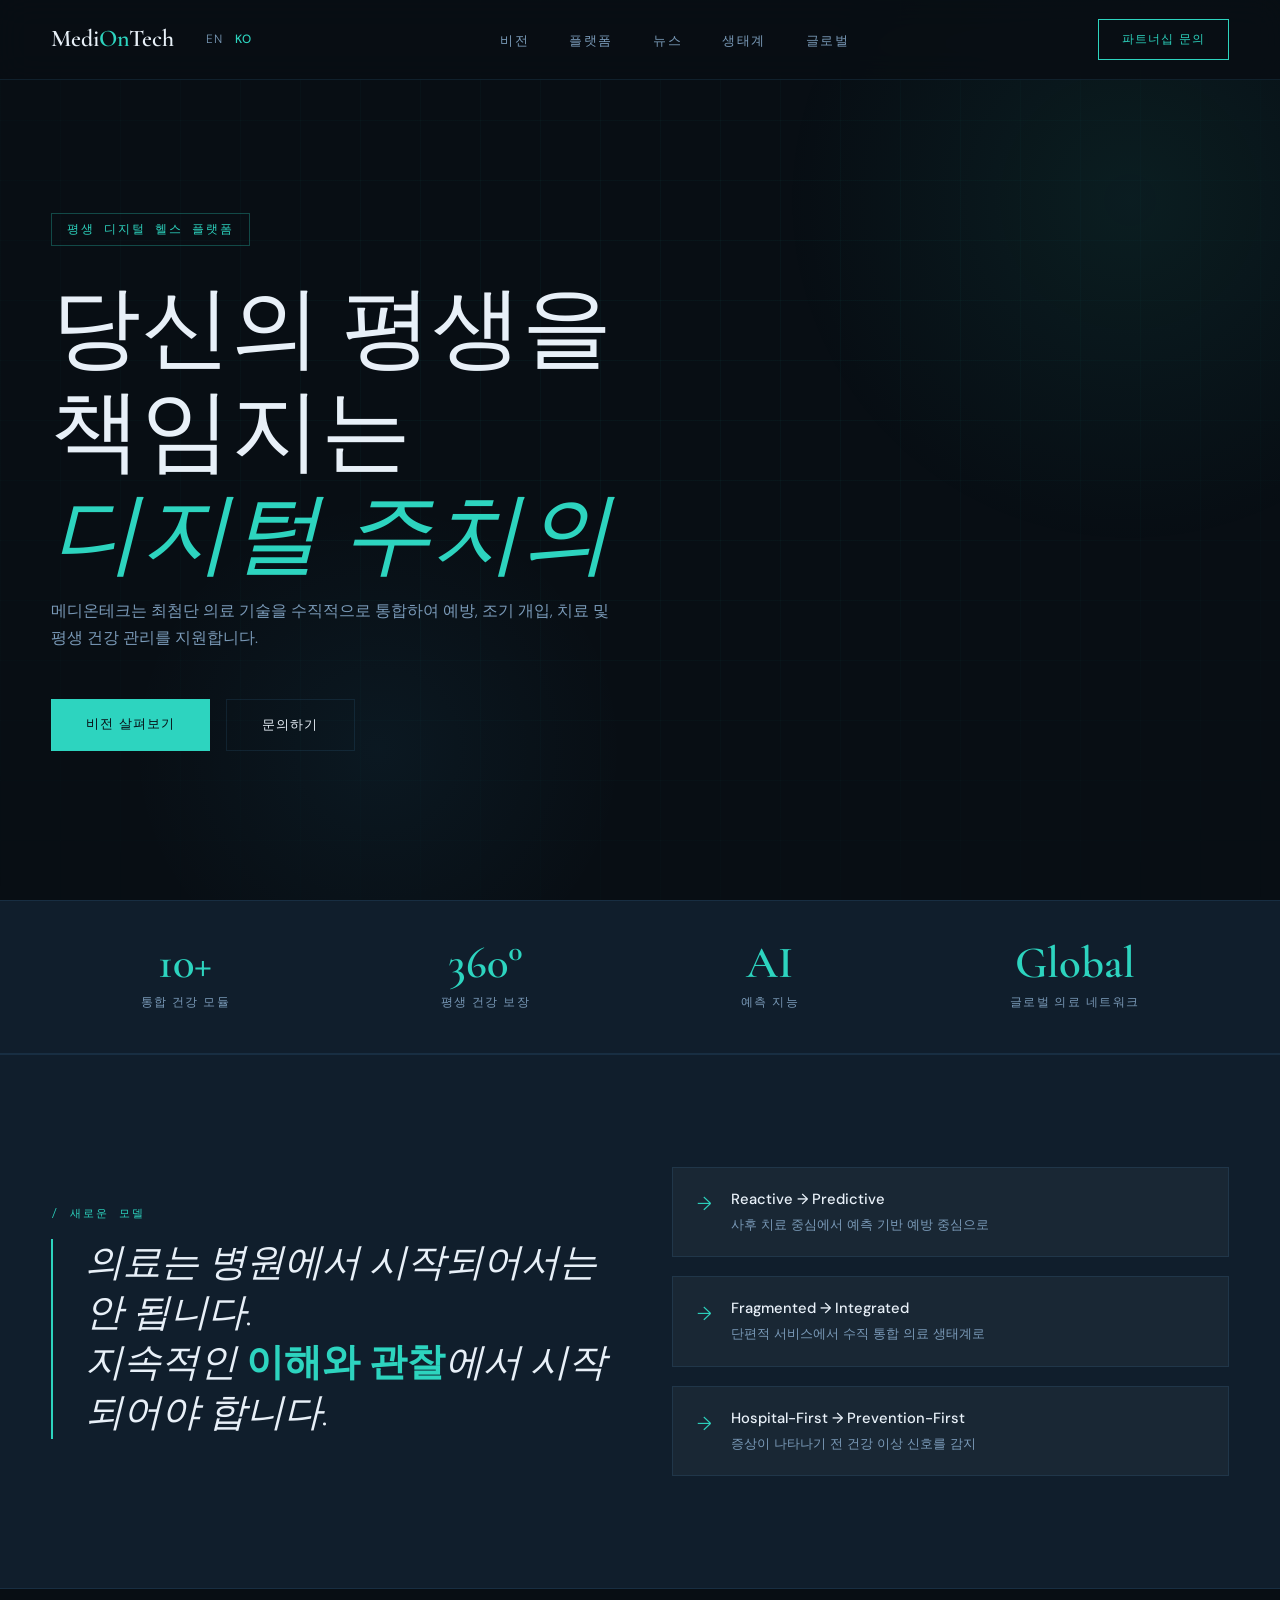
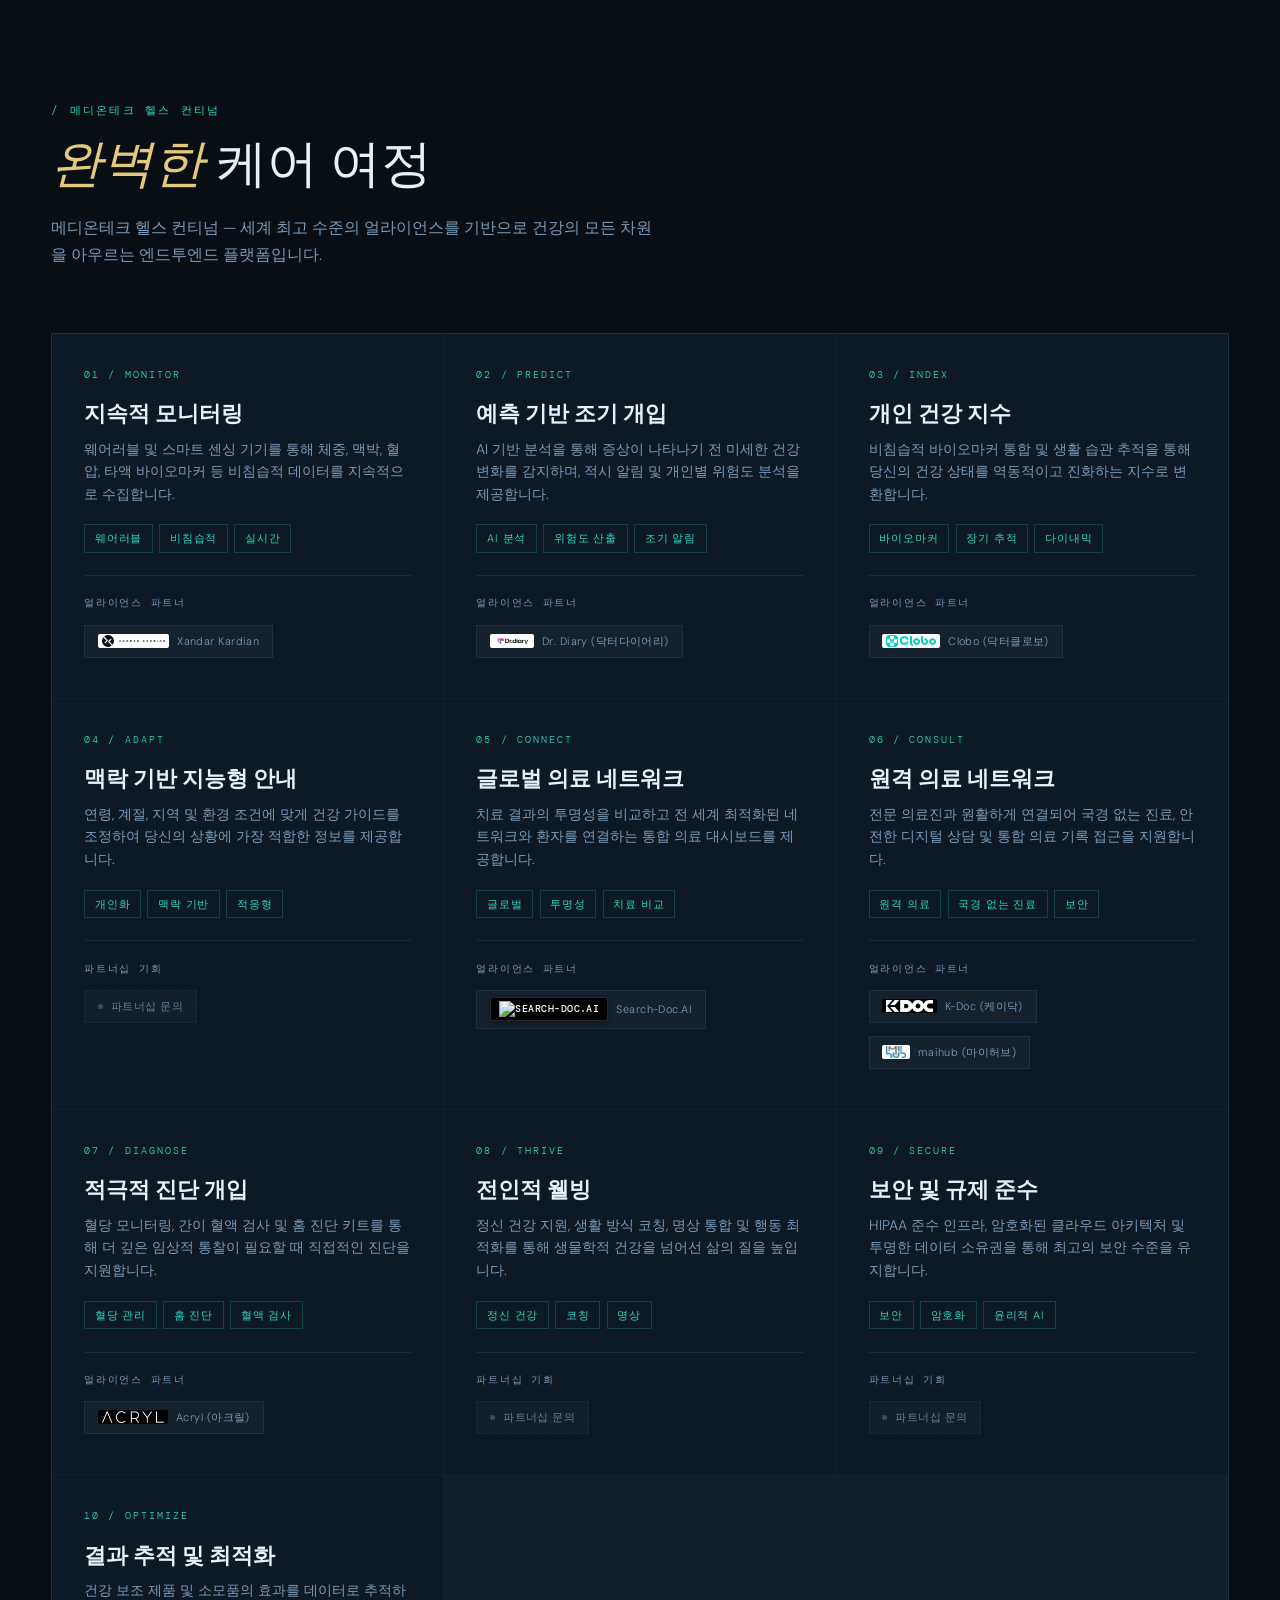
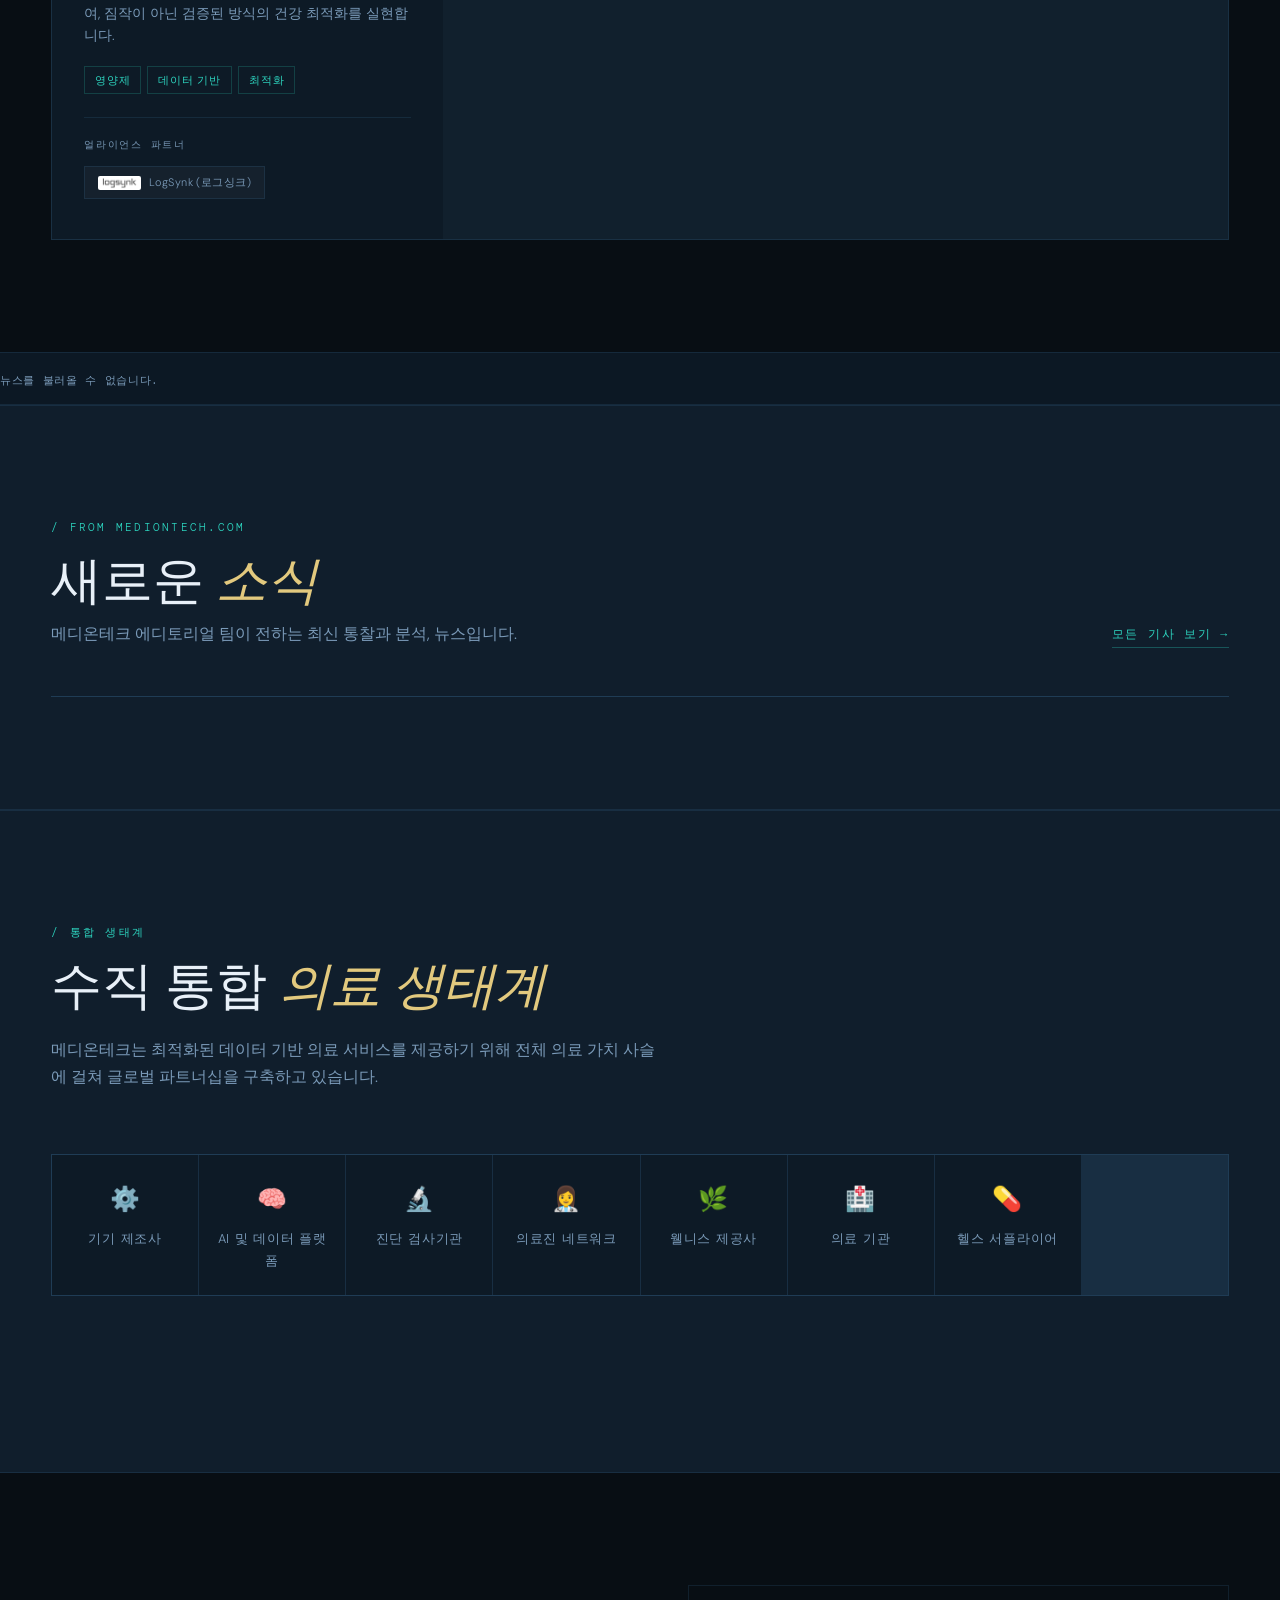
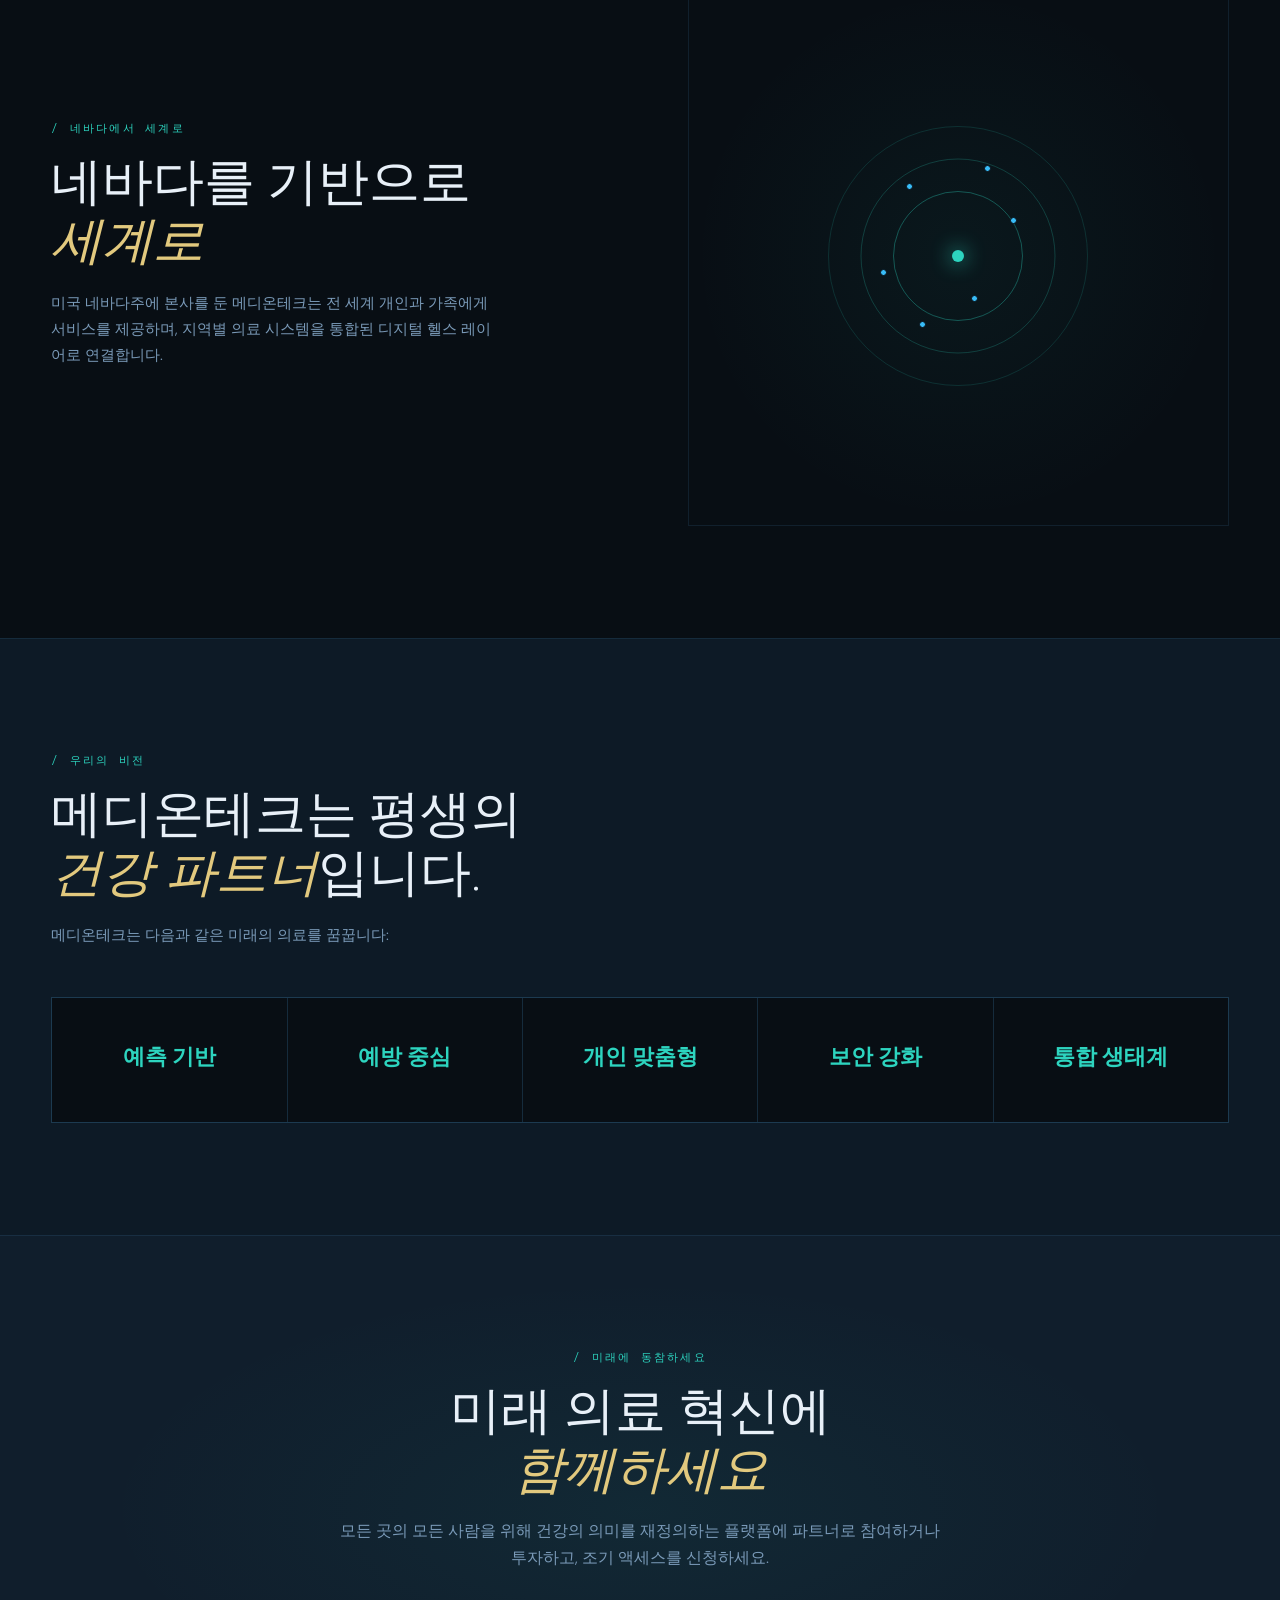
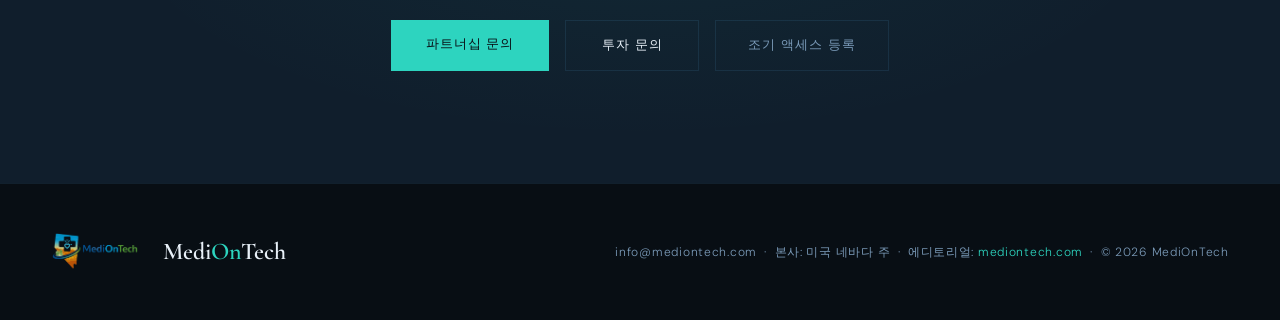
==== ko/index.html @ c4b781fd "major changes for langes and look and feel" ====
<!DOCTYPE html>
<html lang="ko">
<head>
<meta charset="UTF-8">
<meta name="viewport" content="width=device-width, initial-scale=1.0">
<title>메디온테크 — 당신의 평생 디지털 주치의</title>
<link rel="preconnect" href="https://fonts.googleapis.com">
<link href="https://fonts.googleapis.com/css2?family=Cormorant+Garamond:ital,wght@0,300;0,400;0,600;1,300;1,400&family=DM+Sans:wght@300;400;500&family=DM+Mono:wght@300;400&display=swap" rel="stylesheet">
<link rel="stylesheet" href="../style.css">
</head>
<body>

<!-- NAV -->
<nav>
  <div class="nav-left">
    <a href="/" class="nav-logo">Medi<span>On</span>Tech</a>
    <div class="nav-lang">
      <a href="/">EN</a>
      <a href="/ko/" class="active">KO</a>
    </div>
  </div>
  <ul class="nav-links">
    <li><a href="#paradigm">비전</a></li>
    <li><a href="#continuum">플랫폼</a></li>
    <li><a href="#news">뉴스</a></li>
    <li><a href="#ecosystem">생태계</a></li>
    <li><a href="#global">글로벌</a></li>
  </ul>
  <div class="nav-right">
    <a href="#cta" class="nav-cta">파트너십 문의</a>
  </div>
</nav>

<!-- HERO -->
<section class="hero">
  <div class="hero-orb2"></div>
  <div class="hero-tag">평생 디지털 헬스 플랫폼</div>
  <h1>당신의 평생을 책임지는<br><em>디지털 주치의</em></h1>
  <p class="hero-desc">메디온테크는 최첨단 의료 기술을 수직적으로 통합하여 예방, 조기 개입, 치료 및 평생 건강 관리를 지원합니다.</p>
  <div class="hero-btns">
    <a href="#continuum" class="btn-primary">비전 살펴보기</a>
    <a href="#cta" class="btn-secondary">문의하기</a>
  </div>
</section>

<!-- STATS -->
<div class="stats-bar">
  <div class="stat reveal"><div class="stat-num">10+</div><div class="stat-label">통합 건강 모듈</div></div>
  <div class="stat reveal"><div class="stat-num">360°</div><div class="stat-label">평생 건강 보장</div></div>
  <div class="stat reveal"><div class="stat-num">AI</div><div class="stat-label">예측 지능</div></div>
  <div class="stat reveal"><div class="stat-num">Global</div><div class="stat-label">글로벌 의료 네트워크</div></div>
</div>

<!-- PARADIGM -->
<section id="paradigm" class="paradigm">
  <div class="paradigm-grid">
    <div>
      <div class="section-tag">/ 새로운 모델</div>
      <blockquote class="paradigm-quote">
        의료는 병원에서 시작되어서는 안 됩니다.<br>
        지속적인 <span>이해와 관찰</span>에서 시작되어야 합니다.
      </blockquote>
    </div>
    <ul class="shift-list reveal">
      <li class="shift-item">
        <span class="shift-arrow">→</span>
        <div class="shift-text"><strong>Reactive → Predictive</strong><span>사후 치료 중심에서 예측 기반 예방 중심으로</span></div>
      </li>
      <li class="shift-item">
        <span class="shift-arrow">→</span>
        <div class="shift-text"><strong>Fragmented → Integrated</strong><span>단편적 서비스에서 수직 통합 의료 생태계로</span></div>
      </li>
      <li class="shift-item">
        <span class="shift-arrow">→</span>
        <div class="shift-text"><strong>Hospital-First → Prevention-First</strong><span>증상이 나타나기 전 건강 이상 신호를 감지</span></div>
      </li>
    </ul>
  </div>
</section>

<!-- CONTINUUM -->
<section id="continuum">
  <div class="section-tag">/ 메디온테크 헬스 컨티넘</div>
  <h2 class="section-title"><em>완벽한</em> 케어 여정</h2>
  <p class="section-sub">메디온테크 헬스 컨티넘 — 세계 최고 수준의 얼라이언스를 기반으로 건강의 모든 차원을 아우르는 엔드투엔드 플랫폼입니다.</p>

  <div class="continuum-grid">

    <div class="cont-card reveal">
      <div class="cont-num">01 / MONITOR</div>
      <div class="cont-title">지속적 모니터링</div>
      <div class="cont-desc">웨어러블 및 스마트 센싱 기기를 통해 체중, 맥박, 혈압, 타액 바이오마커 등 비침습적 데이터를 지속적으로 수집합니다.</div>
      <div class="cont-tags"><span class="cont-tag">웨어러블</span><span class="cont-tag">비침습적</span><span class="cont-tag">실시간</span></div>
      <div class="cont-alliance">
        <div class="cont-alliance-label">얼라이언스 파트너</div>
        <div class="alliance-logos">
          <a href="https://xkcorp.com/" target="_blank" class="alliance-link">
            <span class="alliance-badge"><img src="../images/xandar-kardian.svg" alt="Xandar Kardian">Xandar Kardian</span>
          </a>
        </div>
      </div>
    </div>

    <div class="cont-card reveal">
      <div class="cont-num">02 / PREDICT</div>
      <div class="cont-title">예측 기반 조기 개입</div>
      <div class="cont-desc">AI 기반 분석을 통해 증상이 나타나기 전 미세한 건강 변화를 감지하며, 적시 알림 및 개인별 위험도 분석을 제공합니다.</div>
      <div class="cont-tags"><span class="cont-tag">AI 분석</span><span class="cont-tag">위험도 산출</span><span class="cont-tag">조기 알림</span></div>
      <div class="cont-alliance">
        <div class="cont-alliance-label">얼라이언스 파트너</div>
        <div class="alliance-logos">
          <a href="https://drdiary.co.kr/" target="_blank" class="alliance-link">
            <span class="alliance-badge"><img src="../images/dr-diary.png" alt="Dr.Diary">Dr. Diary (닥터다이어리)</span>
          </a>
        </div>
      </div>
    </div>

    <div class="cont-card reveal">
      <div class="cont-num">03 / INDEX</div>
      <div class="cont-title">개인 건강 지수</div>
      <div class="cont-desc">비침습적 바이오마커 통합 및 생활 습관 추적을 통해 당신의 건강 상태를 역동적이고 진화하는 지수로 변환합니다.</div>
      <div class="cont-tags"><span class="cont-tag">바이오마커</span><span class="cont-tag">장기 추적</span><span class="cont-tag">다이내믹</span></div>
      <div class="cont-alliance">
        <div class="cont-alliance-label">얼라이언스 파트너</div>
        <div class="alliance-logos">
          <a href="https://www.drclobo.com/" target="_blank" class="alliance-link">
            <span class="alliance-badge"><img src="../images/dr-clobo.png" alt="Clobo">Clobo (닥터클로보)</span>
          </a>
        </div>
      </div>
    </div>

    <div class="cont-card reveal">
      <div class="cont-num">04 / ADAPT</div>
      <div class="cont-title">맥락 기반 지능형 안내</div>
      <div class="cont-desc">연령, 계절, 지역 및 환경 조건에 맞게 건강 가이드를 조정하여 당신의 상황에 가장 적합한 정보를 제공합니다.</div>
      <div class="cont-tags"><span class="cont-tag">개인화</span><span class="cont-tag">맥락 기반</span><span class="cont-tag">적응형</span></div>
      <div class="cont-alliance">
        <div class="cont-alliance-label">파트너십 기회</div>
        <div class="alliance-logos">
          <a href="#cta" class="alliance-link">
            <span class="alliance-badge" style="border-style: dashed; opacity: 0.8;"><span class="dot"></span>파트너십 문의</span>
          </a>
        </div>
      </div>
    </div>

    <div class="cont-card reveal">
      <div class="cont-num">05 / CONNECT</div>
      <div class="cont-title">글로벌 의료 네트워크</div>
      <div class="cont-desc">치료 결과의 투명성을 비교하고 전 세계 최적화된 네트워크와 환자를 연결하는 통합 의료 대시보드를 제공합니다.</div>
      <div class="cont-tags"><span class="cont-tag">글로벌</span><span class="cont-tag">투명성</span><span class="cont-tag">치료 비교</span></div>
      <div class="cont-alliance">
        <div class="cont-alliance-label">얼라이언스 파트너</div>
        <div class="alliance-logos">
          <a href="https://search-doc.ai" target="_blank" class="alliance-link">
            <span class="alliance-badge"><img src="../images/search-doc.png" alt="Search-Doc.AI">Search-Doc.AI</span>
          </a>
        </div>
      </div>
    </div>

    <div class="cont-card reveal">
      <div class="cont-num">06 / CONSULT</div>
      <div class="cont-title">원격 의료 네트워크</div>
      <div class="cont-desc">전문 의료진과 원활하게 연결되어 국경 없는 진료, 안전한 디지털 상담 및 통합 의료 기록 접근을 지원합니다.</div>
      <div class="cont-tags"><span class="cont-tag">원격 의료</span><span class="cont-tag">국경 없는 진료</span><span class="cont-tag">보안</span></div>
      <div class="cont-alliance">
        <div class="cont-alliance-label">얼라이언스 파트너</div>
        <div class="alliance-logos">
          <a href="https://us.kdocinc.com/" target="_blank" class="alliance-link">
            <span class="alliance-badge"><img src="../images/k-doc_b.png" alt="K-Doc">K-Doc (케이닥)</span>
          </a>
          <a href="https://maihub.ai" target="_blank" class="alliance-link">
            <span class="alliance-badge"><img src="../images/maihub.png" alt="maihub">maihub (마이허브)</span>
          </a>
        </div>
      </div>
    </div>

    <div class="cont-card reveal">
      <div class="cont-num">07 / DIAGNOSE</div>
      <div class="cont-title">적극적 진단 개입</div>
      <div class="cont-desc">혈당 모니터링, 간이 혈액 검사 및 홈 진단 키트를 통해 더 깊은 임상적 통찰이 필요할 때 직접적인 진단을 지원합니다.</div>
      <div class="cont-tags"><span class="cont-tag">혈당 관리</span><span class="cont-tag">홈 진단</span><span class="cont-tag">혈액 검사</span></div>
      <div class="cont-alliance">
        <div class="cont-alliance-label">얼라이언스 파트너</div>
        <div class="alliance-logos">
          <a href="https://www.acryl.ai" target="_blank" class="alliance-link">
            <span class="alliance-badge"><img src="../images/acryl_b.png" alt="Acryl">Acryl (아크릴)</span>
          </a>
        </div>
      </div>
    </div>

    <div class="cont-card reveal">
      <div class="cont-num">08 / THRIVE</div>
      <div class="cont-title">전인적 웰빙</div>
      <div class="cont-desc">정신 건강 지원, 생활 방식 코칭, 명상 통합 및 행동 최적화를 통해 생물학적 건강을 넘어선 삶의 질을 높입니다.</div>
      <div class="cont-tags"><span class="cont-tag">정신 건강</span><span class="cont-tag">코칭</span><span class="cont-tag">명상</span></div>
      <div class="cont-alliance">
        <div class="cont-alliance-label">파트너십 기회</div>
        <div class="alliance-logos">
          <a href="#cta" class="alliance-link">
            <span class="alliance-badge" style="border-style: dashed; opacity: 0.8;"><span class="dot"></span>파트너십 문의</span>
          </a>
        </div>
      </div>
    </div>

    <div class="cont-card reveal">
      <div class="cont-num">09 / SECURE</div>
      <div class="cont-title">보안 및 규제 준수</div>
      <div class="cont-desc">HIPAA 준수 인프라, 암호화된 클라우드 아키텍처 및 투명한 데이터 소유권을 통해 최고의 보안 수준을 유지합니다.</div>
      <div class="cont-tags"><span class="cont-tag">보안</span><span class="cont-tag">암호화</span><span class="cont-tag">윤리적 AI</span></div>
      <div class="cont-alliance">
        <div class="cont-alliance-label">파트너십 기회</div>
        <div class="alliance-logos">
          <a href="#cta" class="alliance-link">
            <span class="alliance-badge" style="border-style: dashed; opacity: 0.8;"><span class="dot"></span>파트너십 문의</span>
          </a>
        </div>
      </div>
    </div>

    <div class="cont-card reveal">
      <div class="cont-num">10 / OPTIMIZE</div>
      <div class="cont-title">결과 추적 및 최적화</div>
      <div class="cont-desc">건강 보조 제품 및 소모품의 효과를 데이터로 추적하여, 짐작이 아닌 검증된 방식의 건강 최적화를 실현합니다.</div>
      <div class="cont-tags"><span class="cont-tag">영양제</span><span class="cont-tag">데이터 기반</span><span class="cont-tag">최적화</span></div>
      <div class="cont-alliance">
        <div class="cont-alliance-label">얼라이언스 파트너</div>
        <div class="alliance-logos">
          <a href="http://logsynk.com" target="_blank" class="alliance-link">
            <span class="alliance-badge"><img src="../images/logsynk.png" alt="LogSynk">LogSynk (로그싱크)</span>
          </a>
        </div>
      </div>
    </div>

  </div>
</section>

<!-- NEWS TICKER -->
<div class="news-ticker">
  <div class="ticker-inner" id="ticker-content">
    <span class="ticker-item">최신 뉴스를 불러오는 중...</span>
  </div>
</div>

<!-- WHAT'S NEW -->
<section id="news" class="news-section">
  <div class="news-header">
    <div class="news-header-left">
      <div class="section-tag">/ From mediontech.com</div>
      <h2 class="section-title" style="margin-bottom:0.5rem;">새로운 <em>소식</em></h2>
      <p class="section-sub" style="margin-bottom:0;">메디온테크 에디토리얼 팀이 전하는 최신 통찰과 분석, 뉴스입니다.</p>
    </div>
    <a href="https://www.mediontech.com" target="_blank" class="news-view-all">모든 기사 보기 →</a>
  </div>

  <div id="featured-news-container"></div>
  <div class="news-grid reveal" id="news-grid-container"></div>
</section>

<!-- ECOSYSTEM -->
<section id="ecosystem" class="ecosystem">
  <div class="section-tag">/ 통합 생태계</div>
  <h2 class="section-title reveal">수직 통합 <em>의료 생태계</em></h2>
  <p class="section-sub reveal">메디온테크는 최적화된 데이터 기반 의료 서비스를 제공하기 위해 전체 의료 가치 사슬에 걸쳐 글로벌 파트너십을 구축하고 있습니다.</p>
  <div class="eco-grid reveal">
    <div class="eco-item"><span class="eco-icon">⚙️</span>기기 제조사</div>
    <div class="eco-item"><span class="eco-icon">🧠</span>AI 및 데이터 플랫폼</div>
    <div class="eco-item"><span class="eco-icon">🔬</span>진단 검사기관</div>
    <div class="eco-item"><span class="eco-icon">👩‍⚕️</span>의료진 네트워크</div>
    <div class="eco-item"><span class="eco-icon">🌿</span>웰니스 제공사</div>
    <div class="eco-item"><span class="eco-icon">🏥</span>의료 기관</div>
    <div class="eco-item"><span class="eco-icon">💊</span>헬스 서플라이어</div>
  </div>
</section>

<!-- GLOBAL -->
<section id="global">
  <div class="global-inner">
    <div>
      <div class="section-tag">/ 네바다에서 세계로</div>
      <h2 class="section-title reveal">네바다를 기반으로<br><em>세계로</em></h2>
      <p class="reveal" style="color:var(--muted);font-size:0.95rem;max-width:44ch;margin-bottom:1.5rem;">미국 네바다주에 본사를 둔 메디온테크는 전 세계 개인과 가족에게 서비스를 제공하며, 지역별 의료 시스템을 통합된 디지털 헬스 레이어로 연결합니다.</p>
    </div>
    <div class="global-visual reveal">
      <div class="globe-rings">
        <div class="ring ring-1"></div>
        <div class="ring ring-2"></div>
        <div class="ring ring-3"></div>
        <div class="globe-dot"></div>
        <div class="globe-node" style="top:22%;left:30%;"></div>
        <div class="globe-node" style="top:35%;left:70%;"></div>
        <div class="globe-node" style="top:65%;left:55%;"></div>
        <div class="globe-node" style="top:55%;left:20%;"></div>
        <div class="globe-node" style="top:15%;left:60%;"></div>
        <div class="globe-node" style="top:75%;left:35%;"></div>
      </div>
    </div>
  </div>
</section>

<!-- VISION -->
<section class="vision" id="vision">
  <div class="section-tag">/ 우리의 비전</div>
  <h2 class="section-title reveal">메디온테크는 평생의<br><em>건강 파트너</em>입니다.</h2>
  <p class="reveal" style="color:var(--muted);font-size:0.95rem;max-width:55ch;margin-bottom:1rem;">메디온테크는 다음과 같은 미래의 의료를 꿈꿉니다:</p>
  <div class="vision-pillars reveal">
    <div class="pillar"><span class="pillar-word">예측 기반</span></div>
    <div class="pillar"><span class="pillar-word">예방 중심</span></div>
    <div class="pillar"><span class="pillar-word">개인 맞춤형</span></div>
    <div class="pillar"><span class="pillar-word">보안 강화</span></div>
    <div class="pillar"><span class="pillar-word">통합 생태계</span></div>
  </div>
</section>

<!-- CTA -->
<section id="cta" class="cta-section">
  <div class="section-tag" style="justify-content:center;display:flex;">/ 미래에 동참하세요</div>
  <h2 class="section-title reveal">미래 의료 혁신에<br><em>함께하세요</em></h2>
  <p class="section-sub reveal">모든 곳의 모든 사람을 위해 건강의 의미를 재정의하는 플랫폼에 파트너로 참여하거나 투자하고, 조기 액세스를 신청하세요.</p>
  <div class="cta-btns reveal">
    <a href="#" class="btn-primary">파트너십 문의</a>
    <a href="#" class="btn-secondary">투자 문의</a>
    <a href="#" class="btn-outline">조기 액세스 등록</a>
  </div>
</section>

<!-- FOOTER -->
<footer>
  <div class="footer-logo" style="display: flex; align-items: center; gap: 1.5rem;">
    <img src="../images/mediontech-nv-logo.png" alt="메디온테크 로고" style="height: 40px; width: auto; opacity: 0.9;">
    <div style="font-family: 'Cormorant Garamond', serif; font-size: 1.5rem; font-weight: 600; color: var(--text); line-height: 1;">Medi<span style="color: var(--teal);">On</span>Tech</div>
  </div>
  <div class="footer-note">
    info@mediontech.com &nbsp;·&nbsp; 본사: 미국 네바다 주 &nbsp;·&nbsp; 에디토리얼: <a href="https://www.mediontech.com" target="_blank" style="color:var(--teal);text-decoration:none;">mediontech.com</a> &nbsp;·&nbsp; © 2026 MediOnTech
  </div>
</footer>

<script src="../script.js"></script>
<script>
  MediOnTech.init({
    locale: 'ko-KR',
    errorMsg: '뉴스를 불러올 수 없습니다.',
    defaultCatFeatured: '인사이트',
    defaultCatGrid: '뉴스',
    freeTag: '무료'
  });
</script>
</body>
</html>
---- style.css ----
:root {
  --deep: #080e14;
  --ink: #0d1a26;
  --surface: #101e2c;
  --card: #132236;
  --border: rgba(80,160,220,0.12);
  --teal: #2dd4bf;
  --sky: #38bdf8;
  --gold: #e2c97e;
  --text: #e8f0f8;
  --muted: #7a9ab8;
  --faint: rgba(255,255,255,0.04);
}

*, *::before, *::after { box-sizing: border-box; margin: 0; padding: 0; }
html { scroll-behavior: smooth; }
body {
  background: var(--deep);
  color: var(--text);
  font-family: 'DM Sans', sans-serif;
  font-weight: 300;
  line-height: 1.7;
  overflow-x: hidden;
}

.nav-lang { display: flex; gap: 0.8rem; font-size: 0.75rem; letter-spacing: 0.05em; text-transform: uppercase; margin-left: 2rem; }
.nav-lang a { color: var(--muted); text-decoration: none; transition: color 0.2s; }
.nav-lang a.active { color: var(--teal); font-weight: 500; }
.nav-lang a:hover { color: var(--text); }

/* NAV */
nav {
  position: fixed; top: 0; left: 0; right: 0; z-index: 100;
  display: flex; align-items: center; justify-content: space-between;
  padding: 1.2rem 4vw;
  background: rgba(8,14,20,0.88);
  backdrop-filter: blur(16px);
  border-bottom: 1px solid var(--border);
}
.nav-logo { font-family: 'Cormorant Garamond', serif; font-size: 1.5rem; font-weight: 600; color: var(--text); text-decoration: none; }
.nav-logo span { color: var(--teal); }

.nav-left { display: flex; align-items: center; }
.nav-links { display: flex; gap: 2.5rem; list-style: none; }
.nav-links a { font-size: 0.8rem; letter-spacing: 0.12em; text-transform: uppercase; color: var(--muted); text-decoration: none; transition: color 0.2s; }
.nav-links a:hover { color: var(--text); }
.nav-right { display: flex; align-items: center; gap: 2rem; }
.nav-cta { padding: 0.55rem 1.4rem; background: transparent; border: 1px solid var(--teal); color: var(--teal); font-family: 'DM Sans', sans-serif; font-size: 0.78rem; letter-spacing: 0.1em; text-transform: uppercase; cursor: pointer; transition: all 0.25s; text-decoration: none; }
.nav-cta:hover { background: var(--teal); color: var(--deep); }

/* HERO */
.hero { min-height: 100vh; display: flex; flex-direction: column; justify-content: center; align-items: flex-start; padding: 10rem 4vw 6rem; position: relative; overflow: hidden; }
.hero::before { content: ''; position: absolute; inset: 0; background-image: linear-gradient(rgba(45,212,191,0.04) 1px, transparent 1px), linear-gradient(90deg, rgba(45,212,191,0.04) 1px, transparent 1px); background-size: 60px 60px; mask-image: radial-gradient(ellipse 80% 80% at 50% 40%, black 20%, transparent 100%); }
.hero::after { content: ''; position: absolute; width: 700px; height: 700px; top: -150px; right: -200px; background: radial-gradient(circle, rgba(45,212,191,0.08) 0%, transparent 70%); pointer-events: none; }
.hero-orb2 { position: absolute; width: 500px; height: 500px; bottom: -100px; left: 10%; background: radial-gradient(circle, rgba(56,189,248,0.06) 0%, transparent 70%); pointer-events: none; }
.hero-tag { font-family: 'DM Mono', monospace; font-size: 0.72rem; letter-spacing: 0.18em; text-transform: uppercase; color: var(--teal); border: 1px solid rgba(45,212,191,0.3); padding: 0.35rem 0.9rem; margin-bottom: 2rem; opacity: 0; animation: fadeUp 0.8s 0.2s forwards; }
.hero h1 { font-family: 'Cormorant Garamond', serif; font-size: clamp(3rem, 7vw, 7rem); font-weight: 300; line-height: 1.05; max-width: 14ch; margin-bottom: 0.6rem; opacity: 0; animation: fadeUp 0.9s 0.4s forwards; }
.hero h1 em { font-style: italic; color: var(--teal); }
.hero-desc { max-width: 52ch; font-size: 1rem; color: var(--muted); margin-bottom: 3rem; opacity: 0; animation: fadeUp 0.9s 0.7s forwards; }
.hero-btns { display: flex; gap: 1rem; flex-wrap: wrap; opacity: 0; animation: fadeUp 0.9s 0.85s forwards; }

.btn-primary { padding: 0.85rem 2.2rem; background: var(--teal); color: var(--deep); font-family: 'DM Sans', sans-serif; font-size: 0.82rem; font-weight: 500; letter-spacing: 0.08em; text-transform: uppercase; border: none; cursor: pointer; text-decoration: none; transition: all 0.25s; position: relative; overflow: hidden; }
.btn-primary::after { content: ''; position: absolute; inset: 0; background: rgba(255,255,255,0.15); transform: translateX(-100%); transition: transform 0.3s; }
.btn-primary:hover::after { transform: translateX(0); }
.btn-secondary { padding: 0.85rem 2.2rem; background: transparent; color: var(--text); font-family: 'DM Sans', sans-serif; font-size: 0.82rem; font-weight: 400; letter-spacing: 0.08em; text-transform: uppercase; border: 1px solid var(--border); cursor: pointer; text-decoration: none; transition: all 0.25s; }
.btn-secondary:hover { border-color: var(--muted); }
.btn-outline { padding: 0.85rem 2rem; background: transparent; color: var(--muted); font-family: 'DM Sans', sans-serif; font-size: 0.82rem; letter-spacing: 0.08em; text-transform: uppercase; border: 1px solid var(--border); cursor: pointer; text-decoration: none; transition: all 0.25s; }
.btn-outline:hover { color: var(--text); border-color: var(--muted); }

/* STATS */
.stats-bar { background: var(--surface); border-top: 1px solid var(--border); border-bottom: 1px solid var(--border); padding: 2.5rem 4vw; display: flex; justify-content: space-around; flex-wrap: wrap; gap: 2rem; }
.stat { text-align: center; }
.stat-num { font-family: 'Cormorant Garamond', serif; font-size: 2.8rem; font-weight: 600; color: var(--teal); line-height: 1; }
.stat-label { font-size: 0.75rem; letter-spacing: 0.12em; text-transform: uppercase; color: var(--muted); margin-top: 0.4rem; }

/* SECTIONS */
section { padding: 7rem 4vw; }
.section-tag { font-family: 'DM Mono', monospace; font-size: 0.7rem; letter-spacing: 0.2em; text-transform: uppercase; color: var(--teal); margin-bottom: 1rem; }
.section-title { font-family: 'Cormorant Garamond', serif; font-size: clamp(2rem, 4vw, 3.5rem); font-weight: 300; line-height: 1.15; margin-bottom: 1.2rem; }
.section-title em { font-style: italic; color: var(--gold); }
.section-sub { max-width: 55ch; color: var(--muted); font-size: 1rem; margin-bottom: 4rem; }

/* PARADIGM */
.paradigm { background: var(--surface); border-top: 1px solid var(--border); border-bottom: 1px solid var(--border); }
.paradigm-grid { display: grid; grid-template-columns: 1fr 1fr; gap: 4rem; align-items: center; }
.paradigm-quote { font-family: 'Cormorant Garamond', serif; font-size: clamp(1.6rem, 3vw, 2.4rem); font-weight: 300; line-height: 1.3; font-style: italic; border-left: 2px solid var(--teal); padding-left: 2rem; color: var(--text); }
.paradigm-quote span { color: var(--teal); font-style: normal; font-weight: 600; }
.shift-list { list-style: none; display: flex; flex-direction: column; gap: 1.2rem; }
.shift-item { display: flex; gap: 1.2rem; align-items: flex-start; padding: 1.2rem 1.5rem; background: var(--faint); border: 1px solid var(--border); }
.shift-arrow { font-size: 1.2rem; color: var(--teal); margin-top: 0.1rem; flex-shrink: 0; }
.shift-text { font-size: 0.92rem; }
.shift-text strong { color: var(--text); font-weight: 500; display: block; }
.shift-text span { color: var(--muted); font-size: 0.82rem; }

/* CONTINUUM */
.continuum-grid { display: grid; grid-template-columns: repeat(auto-fill, minmax(320px, 1fr)); gap: 1px; background: var(--border); border: 1px solid var(--border); }
.cont-card { background: var(--ink); padding: 2rem 2rem 2.5rem; position: relative; overflow: hidden; transition: background 0.3s; }
.cont-card:hover { background: var(--card); }
.cont-card::before { content: ''; position: absolute; top: 0; left: 0; right: 0; height: 2px; background: linear-gradient(90deg, transparent, var(--teal), transparent); opacity: 0; transition: opacity 0.3s; }
.cont-card:hover::before { opacity: 1; }
.cont-num { font-family: 'DM Mono', monospace; font-size: 0.65rem; letter-spacing: 0.2em; color: var(--teal); margin-bottom: 0.8rem; }
.cont-title { font-family: 'Cormorant Garamond', serif; font-size: 1.35rem; font-weight: 600; color: var(--text); margin-bottom: 0.3rem; }
.cont-desc { font-size: 0.88rem; color: var(--muted); line-height: 1.6; }
.cont-tags { display: flex; flex-wrap: wrap; gap: 0.4rem; margin-top: 1.2rem; }
.cont-tag { font-size: 0.68rem; letter-spacing: 0.08em; padding: 0.25rem 0.6rem; border: 1px solid rgba(45,212,191,0.2); color: var(--teal); }

/* ALLIANCE BADGES */
.cont-alliance { margin-top: 1.4rem; padding-top: 1.2rem; border-top: 1px solid var(--border); }
.cont-alliance-label { font-family: 'DM Mono', monospace; font-size: 0.6rem; letter-spacing: 0.18em; text-transform: uppercase; color: var(--muted); margin-bottom: 0.8rem; }
.alliance-logos { display: flex; flex-wrap: wrap; gap: 0.8rem; align-items: center; }
.alliance-link { text-decoration: none; display: inline-flex; }
.alliance-badge { display: inline-flex; align-items: center; gap: 0.5rem; padding: 0.4rem 0.8rem; background: rgba(255,255,255,0.03); border: 1px solid var(--border); font-size: 0.68rem; color: var(--muted); letter-spacing: 0.04em; transition: all 0.2s; cursor: pointer; }
.alliance-badge:hover { border-color: rgba(45,212,191,0.4); color: var(--teal); background: rgba(45,212,191,0.05); }
.alliance-badge img { height: 14px; width: auto; background: #ffffff; padding: 1px 4px; border-radius: 2px; filter: none; transition: all 0.2s; }
.alliance-badge img[src*="_b."] { background: #000000; }
.alliance-badge img.img-error {
  background: #000000 !important;
  color: #ffffff !important;
  font-family: 'DM Mono', monospace;
  font-size: 0.6rem;
  font-weight: 500;
  letter-spacing: 0.05em;
  text-transform: uppercase;
  display: inline-flex;
  align-items: center;
  justify-content: center;
  padding: 3px 8px;
  min-width: fit-content;
  height: auto;
  border-radius: 3px;
  border: 1px solid rgba(255,255,255,0.15);
  box-shadow: 0 2px 4px rgba(0,0,0,0.3);
}
.alliance-badge .dot { width: 5px; height: 5px; border-radius: 50%; background: currentColor; opacity: 0.5; flex-shrink: 0; }

/* NEWS TICKER */
.news-ticker { background: rgba(13,26,38,0.9); border-top: 1px solid var(--border); border-bottom: 1px solid var(--border); padding: 0.75rem 0; overflow: hidden; white-space: nowrap; }
.ticker-inner { display: inline-flex; gap: 3rem; animation: tickerScroll 40s linear infinite; }
.ticker-item { font-family: 'DM Mono', monospace; font-size: 0.7rem; letter-spacing: 0.06em; color: var(--muted); text-decoration: none; transition: color 0.2s; flex-shrink: 0; }
.ticker-item:hover { color: var(--teal); }
.ticker-sep { color: rgba(45,212,191,0.35); font-size: 0.6rem; }
@keyframes tickerScroll { 0% { transform: translateX(0); } 100% { transform: translateX(-50%); } }

/* NEWS SECTION */
.news-section { background: var(--surface); border-top: 1px solid var(--border); border-bottom: 1px solid var(--border); }
.news-header { display: flex; justify-content: space-between; align-items: flex-end; margin-bottom: 3rem; flex-wrap: wrap; gap: 1rem; }
.news-view-all { font-family: 'DM Mono', monospace; font-size: 0.72rem; letter-spacing: 0.15em; text-transform: uppercase; color: var(--teal); text-decoration: none; border-bottom: 1px solid rgba(45,212,191,0.3); padding-bottom: 2px; white-space: nowrap; transition: border-color 0.2s; }
.news-view-all:hover { border-color: var(--teal); }

/* Featured */
.news-featured { display: grid; grid-template-columns: 1fr 1fr; gap: 1px; background: var(--border); border: 1px solid var(--border); margin-bottom: 1px; }
.news-featured-img { position: relative; overflow: hidden; aspect-ratio: 16/10; }
.news-featured-img img { width: 100%; height: 100%; object-fit: cover; transition: transform 0.5s ease; display: block; }
.news-featured:hover .news-featured-img img { transform: scale(1.03); }
.news-featured-body { background: var(--ink); padding: 3rem; display: flex; flex-direction: column; justify-content: space-between; transition: background 0.3s; }
.news-featured:hover .news-featured-body { background: var(--card); }
.news-cat { font-family: 'DM Mono', monospace; font-size: 0.65rem; letter-spacing: 0.18em; text-transform: uppercase; color: var(--teal); margin-bottom: 1rem; }
.news-featured-title { font-family: 'Cormorant Garamond', serif; font-size: clamp(1.4rem, 2.5vw, 2rem); font-weight: 400; line-height: 1.25; color: var(--text); margin-bottom: 1rem; text-decoration: none; display: block; transition: color 0.2s; }
.news-featured-title:hover { color: var(--teal); }
.news-featured-excerpt { font-size: 0.88rem; color: var(--muted); line-height: 1.65; margin-bottom: 2rem; flex: 1; }
.news-meta { display: flex; gap: 1.2rem; align-items: center; font-family: 'DM Mono', monospace; font-size: 0.65rem; letter-spacing: 0.1em; color: var(--muted); }
.news-meta-dot { width: 3px; height: 3px; border-radius: 50%; background: var(--muted); }

/* Grid */
.news-grid { display: grid; grid-template-columns: repeat(3, 1fr); gap: 1px; background: var(--border); border: 1px solid var(--border); border-top: none; }
.news-card { background: var(--ink); text-decoration: none; display: flex; flex-direction: column; overflow: hidden; transition: background 0.3s; }
.news-card:hover { background: var(--card); }
.news-card-img { width: 100%; aspect-ratio: 16/9; overflow: hidden; }
.news-card-img img { width: 100%; height: 100%; object-fit: cover; transition: transform 0.4s ease; display: block; }
.news-card:hover .news-card-img img { transform: scale(1.04); }
.news-card-body { padding: 1.5rem; flex: 1; display: flex; flex-direction: column; }
.news-card-cat { font-family: 'DM Mono', monospace; font-size: 0.6rem; letter-spacing: 0.18em; text-transform: uppercase; color: var(--teal); margin-bottom: 0.6rem; }
.news-card-title { font-family: 'Cormorant Garamond', serif; font-size: 1.1rem; font-weight: 400; line-height: 1.35; color: var(--text); margin-bottom: 0.8rem; flex: 1; }
.news-card-date { font-family: 'DM Mono', monospace; font-size: 0.6rem; letter-spacing: 0.1em; color: var(--muted); margin-top: auto; }

/* ECOSYSTEM */
.ecosystem { background: var(--surface); border-top: 1px solid var(--border); border-bottom: 1px solid var(--border); }
.eco-grid { display: grid; grid-template-columns: repeat(auto-fill, minmax(140px, 1fr)); gap: 1px; background: var(--border); border: 1px solid var(--border); margin-bottom: 4rem; }
.eco-item { background: var(--ink); padding: 1.5rem 1rem; text-align: center; font-size: 0.8rem; color: var(--muted); letter-spacing: 0.06em; transition: all 0.25s; }
.eco-item:hover { background: var(--card); color: var(--text); }
.eco-icon { font-size: 1.5rem; margin-bottom: 0.5rem; display: block; }

/* GLOBAL */
.global-inner { display: grid; grid-template-columns: 1fr 1fr; gap: 6rem; align-items: center; }
.global-visual { position: relative; aspect-ratio: 1; border: 1px solid var(--border); display: flex; align-items: center; justify-content: center; overflow: hidden; }
.globe-rings { position: relative; width: 260px; height: 260px; }
.ring { position: absolute; border-radius: 50%; border: 1px solid rgba(45,212,191,0.15); top: 50%; left: 50%; transform: translate(-50%, -50%); }
.ring-1 { width: 100%; height: 100%; animation: pulse 3s ease-in-out infinite; }
.ring-2 { width: 75%; height: 75%; animation: pulse 3s ease-in-out 0.5s infinite; border-color: rgba(45,212,191,0.22); }
.ring-3 { width: 50%; height: 50%; animation: pulse 3s ease-in-out 1s infinite; border-color: rgba(45,212,191,0.35); }
.globe-dot { position: absolute; top: 50%; left: 50%; transform: translate(-50%, -50%); width: 12px; height: 12px; border-radius: 50%; background: var(--teal); box-shadow: 0 0 20px var(--teal); }
.globe-node { position: absolute; width: 7px; height: 7px; border-radius: 50%; background: var(--sky); border: 1px solid var(--deep); }
.global-visual::before { content: ''; position: absolute; inset: 0; background: radial-gradient(circle at 50% 50%, rgba(45,212,191,0.05) 0%, transparent 70%); }

/* VISION */
.vision { background: var(--ink); border-top: 1px solid var(--border); }
.vision-pillars { display: flex; gap: 1px; flex-wrap: wrap; background: var(--border); border: 1px solid var(--border); margin-top: 3rem; }
.pillar { flex: 1; min-width: 140px; background: var(--deep); padding: 2.5rem 1.5rem; text-align: center; transition: background 0.3s; }
.pillar:hover { background: var(--card); }
.pillar-word { font-family: 'Cormorant Garamond', serif; font-size: 1.6rem; font-weight: 300; font-style: italic; color: var(--teal); display: block; margin-bottom: 0.4rem; }

/* CTA */
.cta-section { text-align: center; background: var(--surface); border-top: 1px solid var(--border); position: relative; overflow: hidden; }
.cta-section::before { content: ''; position: absolute; inset: 0; background: radial-gradient(ellipse 60% 60% at 50% 50%, rgba(45,212,191,0.06) 0%, transparent 70%); }
.cta-section .section-title { margin: 0 auto 1rem; }
.cta-section .section-sub { margin: 0 auto 3rem; }
.cta-btns { display: flex; gap: 1rem; justify-content: center; flex-wrap: wrap; position: relative; }

/* FOOTER */
footer { padding: 3rem 4vw; border-top: 1px solid var(--border); display: flex; justify-content: space-between; align-items: center; flex-wrap: wrap; gap: 1rem; }
.footer-logo { font-family: 'Cormorant Garamond', serif; font-size: 1.2rem; color: var(--muted); }
.footer-logo span { color: var(--teal); }
.footer-note { font-size: 0.75rem; color: var(--muted); letter-spacing: 0.06em; }

/* ANIMATIONS */
@keyframes fadeUp { from { opacity: 0; transform: translateY(24px); } to { opacity: 1; transform: translateY(0); } }
@keyframes pulse { 0%, 100% { transform: translate(-50%, -50%) scale(1); opacity: 1; } 50% { transform: translate(-50%, -50%) scale(1.06); opacity: 0.6; } }
.reveal { opacity: 0; transform: translateY(28px); transition: opacity 0.7s ease, transform 0.7s ease; }
.reveal.visible { opacity: 1; transform: translateY(0); }

/* RESPONSIVE */
@media (max-width: 900px) {
  .nav-links { display: none; }
  .paradigm-grid, .global-inner, .news-featured { grid-template-columns: 1fr; }
  .news-grid { grid-template-columns: 1fr 1fr; }
}
@media (max-width: 600px) {
  .news-grid { grid-template-columns: 1fr; }
  .hero h1 { font-size: 2.8rem; }
}

/* Language specific overrides */
[lang="ko"] .pillar-word { font-style: normal; font-weight: 600; font-size: 1.4rem; }
[lang="ko"] .hero h1 { line-height: 1.15; }
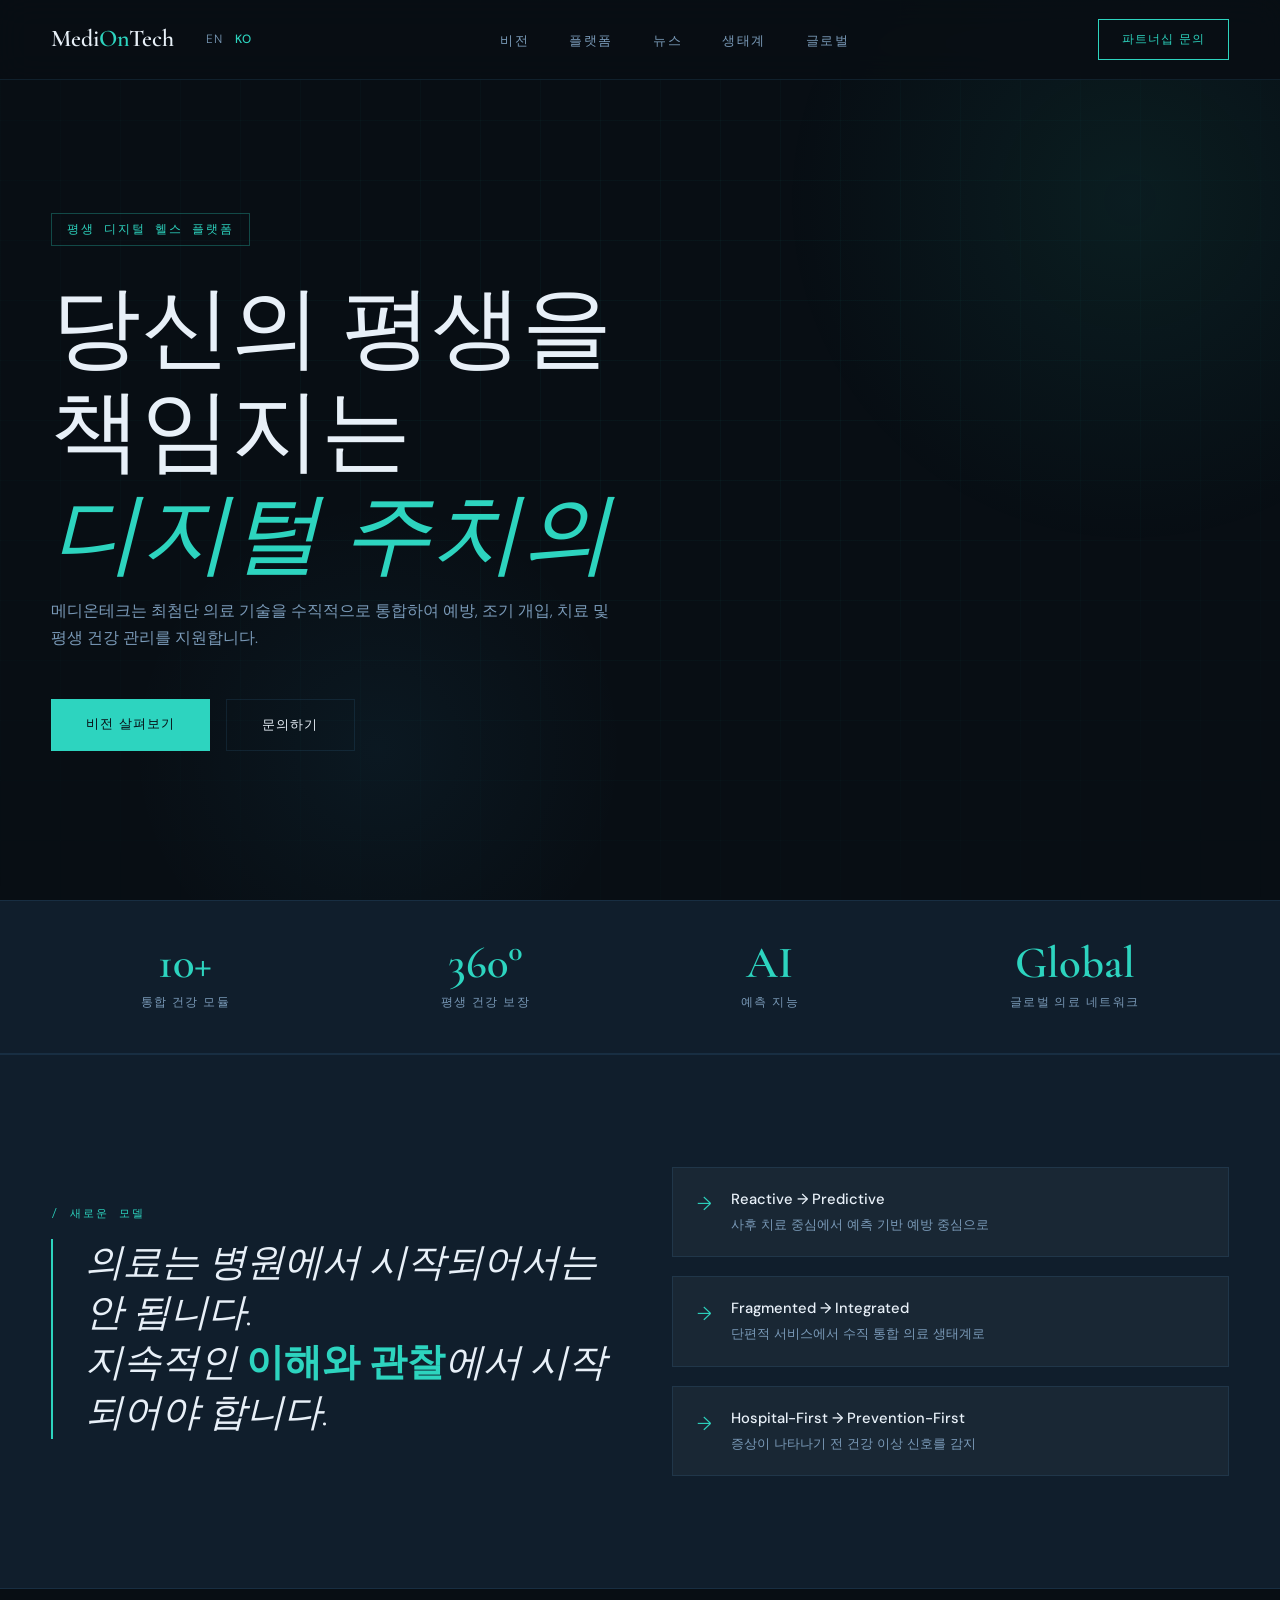
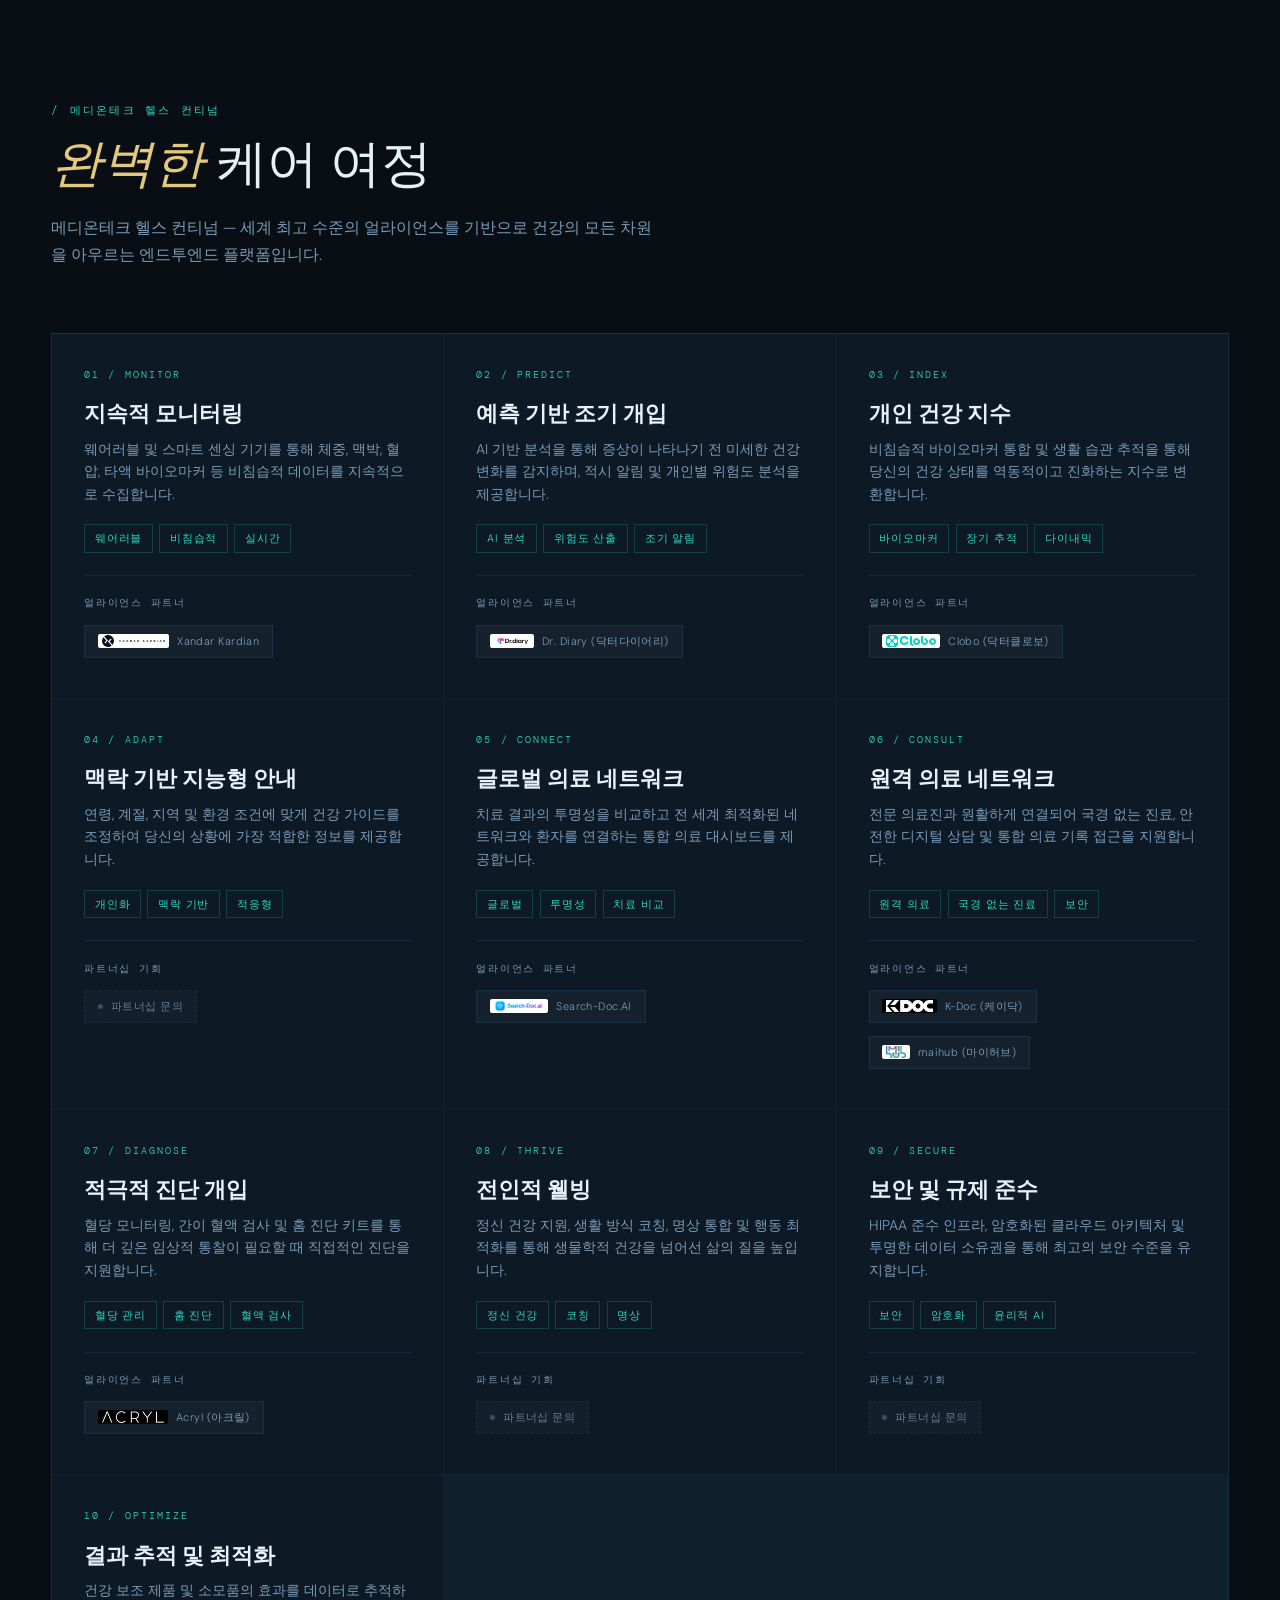
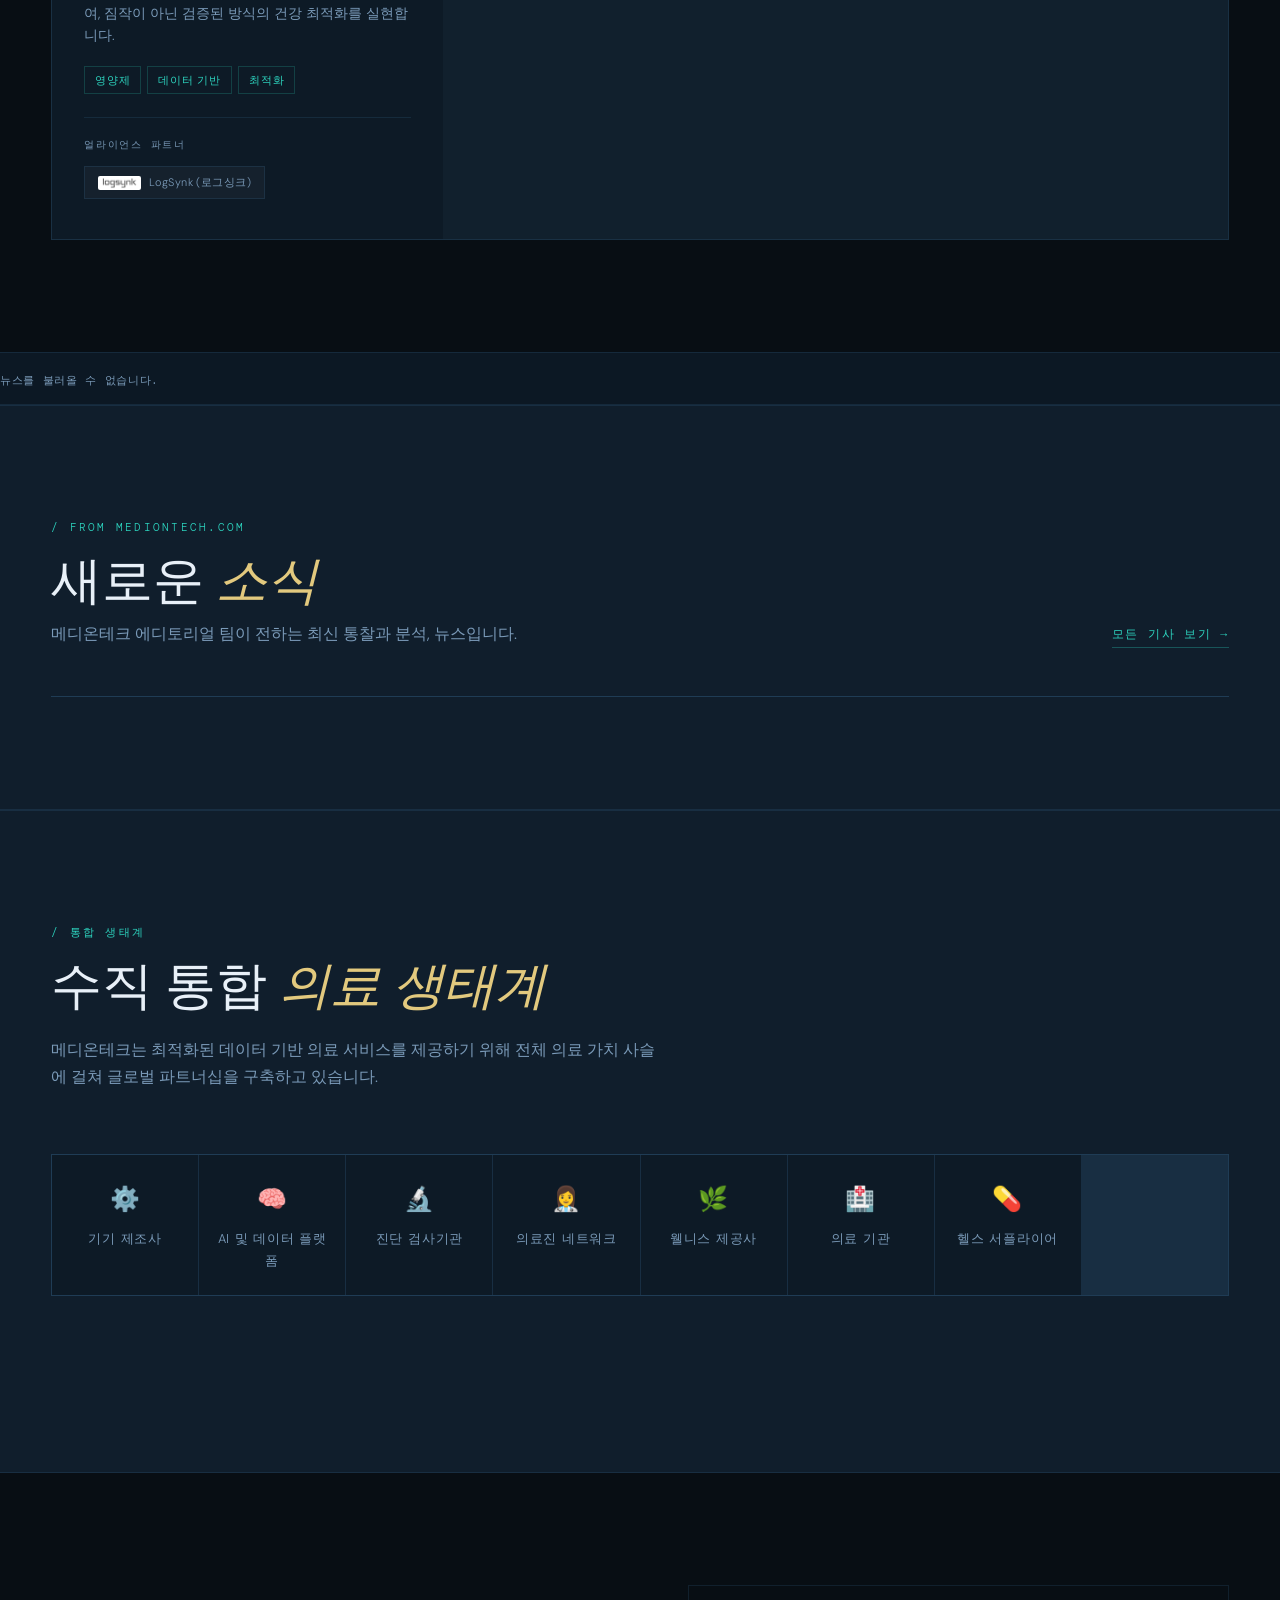
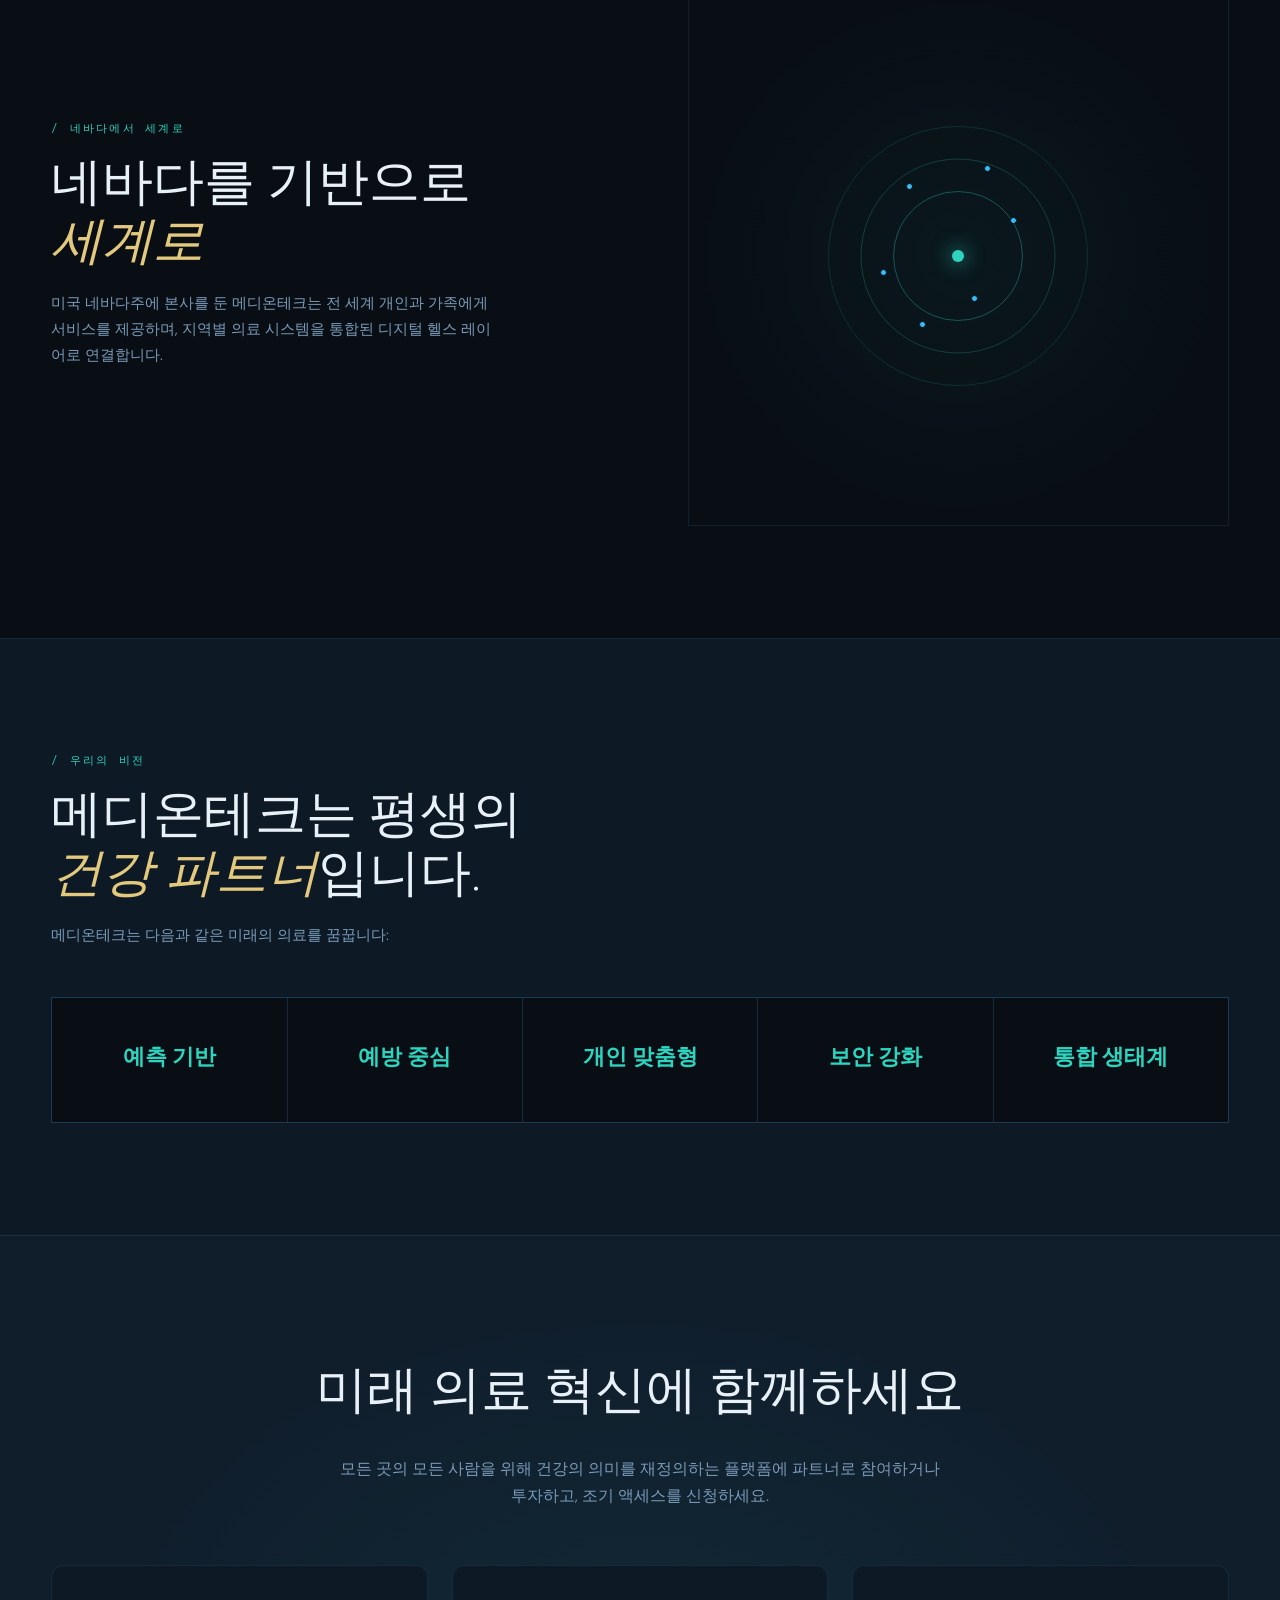
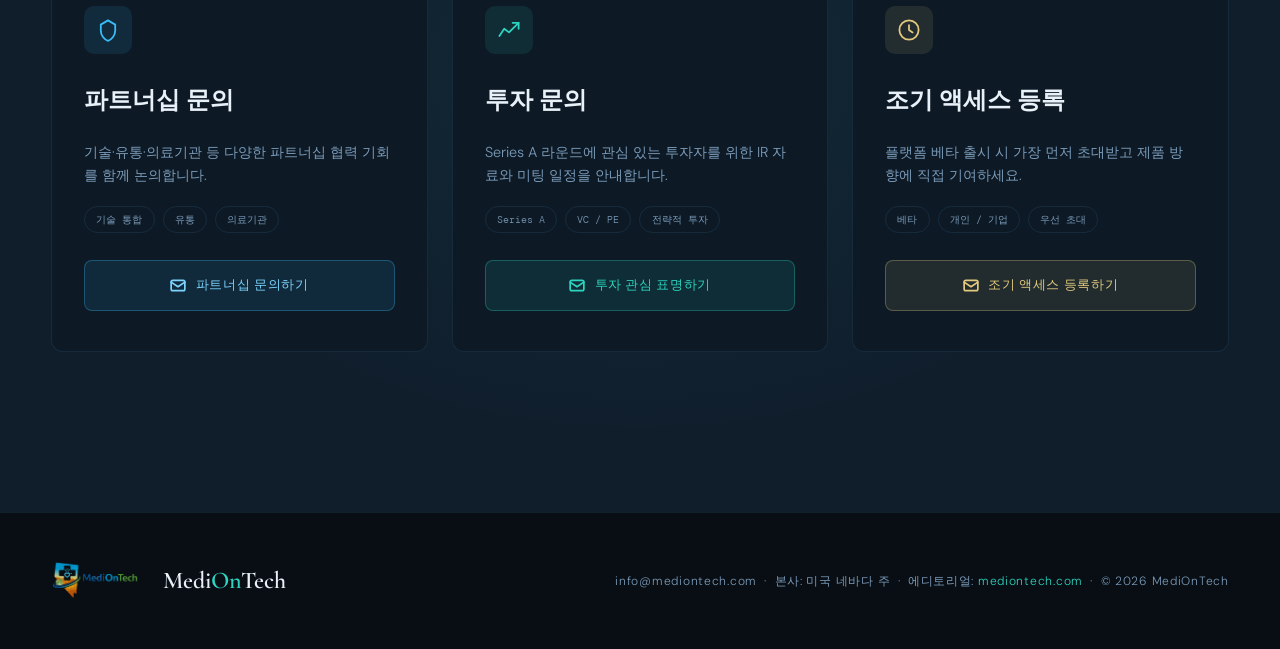
==== commit adae1dbc: "update actionable bottom buttons" ====
--- a/ko/index.html
+++ b/ko/index.html
@@ -321,13 +321,82 @@
 
 <!-- CTA -->
 <section id="cta" class="cta-section">
-  <div class="section-tag" style="justify-content:center;display:flex;">/ 미래에 동참하세요</div>
-  <h2 class="section-title reveal">미래 의료 혁신에<br><em>함께하세요</em></h2>
-  <p class="section-sub reveal">모든 곳의 모든 사람을 위해 건강의 의미를 재정의하는 플랫폼에 파트너로 참여하거나 투자하고, 조기 액세스를 신청하세요.</p>
-  <div class="cta-btns reveal">
-    <a href="#" class="btn-primary">파트너십 문의</a>
-    <a href="#" class="btn-secondary">투자 문의</a>
-    <a href="#" class="btn-outline">조기 액세스 등록</a>
+  <div class="cta">
+    <div class="cta-header">
+      <h2 class="reveal">미래 의료 혁신에 함께하세요</h2>
+      <p class="reveal">모든 곳의 모든 사람을 위해 건강의 의미를 재정의하는 플랫폼에 파트너로 참여하거나 투자하고, 조기 액세스를 신청하세요.</p>
+    </div>
+
+    <div class="cta-cards reveal">
+      <div class="cta-card">
+        <div class="cta-card-icon" style="background:rgba(56, 189, 248, 0.1);">
+          <svg viewBox="0 0 20 20" fill="none" stroke="#38bdf8" stroke-width="1.5" stroke-linecap="round" stroke-linejoin="round">
+            <path d="M10 2L4 5.5v5c0 4 2.8 7.5 6 8.5 3.2-1 6-4.5 6-8.5v-5L10 2z"/>
+          </svg>
+        </div>
+        <h3>파트너십 문의</h3>
+        <p>기술·유통·의료기관 등 다양한 파트너십 협력 기회를 함께 논의합니다.</p>
+        <div class="cta-card-tags">
+          <span class="cta-tag">기술 통합</span>
+          <span class="cta-tag">유통</span>
+          <span class="cta-tag">의료기관</span>
+        </div>
+        <a class="mailto-btn btn-blue" href="#" onclick="openMail('partner'); return false;">
+          <svg viewBox="0 0 14 14" fill="none" stroke="currentColor" stroke-width="1.5" stroke-linecap="round" stroke-linejoin="round">
+            <rect x="1" y="3" width="12" height="9" rx="1.5"/>
+            <path d="M1 4.5l6 4 6-4"/>
+          </svg>
+          파트너십 문의하기
+        </a>
+      </div>
+
+      <div class="cta-card">
+        <div class="cta-card-icon" style="background:rgba(45, 212, 191, 0.1);">
+          <svg viewBox="0 0 20 20" fill="none" stroke="#2dd4bf" stroke-width="1.5" stroke-linecap="round" stroke-linejoin="round">
+            <polyline points="2,15 6,9 10,12 18,4"/>
+            <polyline points="13,4 18,4 18,9"/>
+          </svg>
+        </div>
+        <h3>투자 문의</h3>
+        <p>Series A 라운드에 관심 있는 투자자를 위한 IR 자료와 미팅 일정을 안내합니다.</p>
+        <div class="cta-card-tags">
+          <span class="cta-tag">Series A</span>
+          <span class="cta-tag">VC / PE</span>
+          <span class="cta-tag">전략적 투자</span>
+        </div>
+        <a class="mailto-btn btn-green" href="#" onclick="openMail('investor'); return false;">
+          <svg viewBox="0 0 14 14" fill="none" stroke="currentColor" stroke-width="1.5" stroke-linecap="round" stroke-linejoin="round">
+            <rect x="1" y="3" width="12" height="9" rx="1.5"/>
+            <path d="M1 4.5l6 4 6-4"/>
+          </svg>
+          투자 관심 표명하기
+        </a>
+      </div>
+
+      <div class="cta-card">
+        <div class="cta-card-icon" style="background:rgba(226, 201, 126, 0.1);">
+          <svg viewBox="0 0 20 20" fill="none" stroke="#e2c97e" stroke-width="1.5" stroke-linecap="round" stroke-linejoin="round">
+            <circle cx="10" cy="10" r="8"/>
+            <polyline points="10,6 10,10 13,12"/>
+          </svg>
+        </div>
+        <h3>조기 액세스 등록</h3>
+        <p>플랫폼 베타 출시 시 가장 먼저 초대받고 제품 방향에 직접 기여하세요.</p>
+        <div class="cta-card-tags">
+          <span class="cta-tag">베타</span>
+          <span class="cta-tag">개인 / 기업</span>
+          <span class="cta-tag">우선 초대</span>
+        </div>
+        <a class="mailto-btn btn-amber" href="#" onclick="openMail('early'); return false;">
+          <svg viewBox="0 0 14 14" fill="none" stroke="currentColor" stroke-width="1.5" stroke-linecap="round" stroke-linejoin="round">
+            <rect x="1" y="3" width="12" height="9" rx="1.5"/>
+            <path d="M1 4.5l6 4 6-4"/>
+          </svg>
+          조기 액세스 등록하기
+        </a>
+      </div>
+    </div>
+
   </div>
 </section>
 
@@ -349,7 +418,60 @@
     errorMsg: '뉴스를 불러올 수 없습니다.',
     defaultCatFeatured: '인사이트',
     defaultCatGrid: '뉴스',
-    freeTag: '무료'
+    freeTag: '무료',
+    mailConfigs: {
+      partner: {
+        subject: '[파트너십 문의] MediOnTech 파트너십에 관심이 있습니다',
+        body: [
+          '안녕하세요, MediOnTech 팀,',
+          '',
+          '귀사의 플랫폼에 관심을 갖고 파트너십 문의를 드립니다.',
+          '',
+          '■ 회사명:',
+          '■ 담당자 이름:',
+          '■ 파트너십 유형 (기술 통합 / 유통 / 의료기관 / 기타):',
+          '■ 제안하시는 협력 아이디어:',
+          '',
+          '검토 후 연락 주시면 감사하겠습니다.',
+          '',
+          '감사합니다.'
+        ].join('\n')
+      },
+      investor: {
+        subject: '[투자 문의] MediOnTech Series A 투자 관심 표명',
+        body: [
+          '안녕하세요, MediOnTech 팀,',
+          '',
+          'Series A 라운드와 관련하여 투자 관심을 표명하고자 연락드립니다.',
+          '',
+          '■ 소속 기관명:',
+          '■ 담당자 이름:',
+          '■ 투자자 유형 (VC / PE / 엔젤 / CVC / 패밀리오피스 / 기타):',
+          '■ 예상 투자 규모:',
+          '■ 추가 문의 사항:',
+          '',
+          'IR 자료 및 미팅 일정을 안내해 주시면 감사하겠습니다.',
+          '',
+          '감사합니다.'
+        ].join('\n')
+      },
+      early: {
+        subject: '[조기 액세스] MediOnTech 베타 프로그램 등록 신청',
+        body: [
+          '안녕하세요, MediOnTech 팀,',
+          '',
+          '베타 출시 시 조기 액세스를 신청하고자 합니다.',
+          '',
+          '■ 이름:',
+          '■ 소속 (병원 / 기업 / 개인):',
+          '■ 관심 사용 사례 (개인 건강관리 / 가족 모니터링 / 기업 복지 / 임상 연구 / 원격진료):',
+          '■ 가장 기대되는 기능:',
+          '■ 추가 의견:',
+          '',
+          '감사합니다.'
+        ].join('\n')
+      }
+    }
   });
 </script>
 </body>
--- a/style.css
+++ b/style.css
@@ -200,11 +200,38 @@
 .pillar-word { font-family: 'Cormorant Garamond', serif; font-size: 1.6rem; font-weight: 300; font-style: italic; color: var(--teal); display: block; margin-bottom: 0.4rem; }
 
 /* CTA */
-.cta-section { text-align: center; background: var(--surface); border-top: 1px solid var(--border); position: relative; overflow: hidden; }
+.cta-section { background: var(--surface); border-top: 1px solid var(--border); position: relative; overflow: hidden; padding: 7rem 4vw; }
 .cta-section::before { content: ''; position: absolute; inset: 0; background: radial-gradient(ellipse 60% 60% at 50% 50%, rgba(45,212,191,0.06) 0%, transparent 70%); }
-.cta-section .section-title { margin: 0 auto 1rem; }
-.cta-section .section-sub { margin: 0 auto 3rem; }
-.cta-btns { display: flex; gap: 1rem; justify-content: center; flex-wrap: wrap; position: relative; }
+
+.cta { font-family: 'DM Sans', sans-serif; position: relative; z-index: 1; }
+.cta-header { text-align: center; margin-bottom: 3.5rem; }
+.cta-header h2 { font-family: 'Cormorant Garamond', serif; font-size: clamp(2rem, 4vw, 3.5rem); font-weight: 300; margin-bottom: 1.2rem; }
+.cta-header p { color: var(--muted); font-size: 1rem; max-width: 55ch; margin: 0 auto; line-height: 1.7; }
+
+.cta-cards { display: grid; grid-template-columns: repeat(3, 1fr); gap: 1.5rem; margin-bottom: 3rem; }
+.cta-card { background: var(--ink); border: 1px solid var(--border); border-radius: 12px; padding: 2.5rem 2rem; display: flex; flex-direction: column; gap: 1.2rem; transition: all 0.3s ease; }
+.cta-card:hover { border-color: var(--teal); background: var(--card); transform: translateY(-4px); }
+.cta-card-icon { width: 48px; height: 48px; border-radius: 10px; display: flex; align-items: center; justify-content: center; margin-bottom: 0.5rem; }
+.cta-card-icon svg { width: 24px; height: 24px; }
+.cta-card h3 { font-family: 'Cormorant Garamond', serif; font-size: 1.5rem; font-weight: 600; margin: 0; color: var(--text); }
+.cta-card p { font-size: 0.9rem; color: var(--muted); margin: 0; line-height: 1.6; flex: 1; }
+.cta-card-tags { display: flex; flex-wrap: wrap; gap: 0.5rem; }
+.cta-tag { font-family: 'DM Mono', monospace; font-size: 0.65rem; padding: 0.2rem 0.7rem; border-radius: 99px; border: 1px solid var(--border); color: var(--muted); }
+
+.mailto-btn { display: flex; align-items: center; justify-content: center; gap: 0.6rem; padding: 0.85rem 1.4rem; border-radius: 8px; font-size: 0.82rem; font-weight: 500; text-decoration: none; border: 1px solid; transition: all 0.25s; margin-top: 0.5rem; letter-spacing: 0.05em; text-transform: uppercase; }
+.mailto-btn:hover { opacity: 0.9; transform: scale(1.02); }
+.mailto-btn svg { width: 16px; height: 16px; flex-shrink: 0; }
+
+.btn-blue  { background: rgba(56, 189, 248, 0.1); color: #7dd3fc; border-color: rgba(56, 189, 248, 0.3); }
+.btn-green { background: rgba(45, 212, 191, 0.1); color: #2dd4bf; border-color: rgba(45, 212, 191, 0.3); }
+.btn-amber { background: rgba(226, 201, 126, 0.1); color: #e2c97e; border-color: rgba(226, 201, 126, 0.3); }
+
+@media (max-width: 1024px) {
+  .cta-cards { grid-template-columns: 1fr 1fr; }
+}
+@media (max-width: 768px) {
+  .cta-cards { grid-template-columns: 1fr; }
+}
 
 /* FOOTER */
 footer { padding: 3rem 4vw; border-top: 1px solid var(--border); display: flex; justify-content: space-between; align-items: center; flex-wrap: wrap; gap: 1rem; }
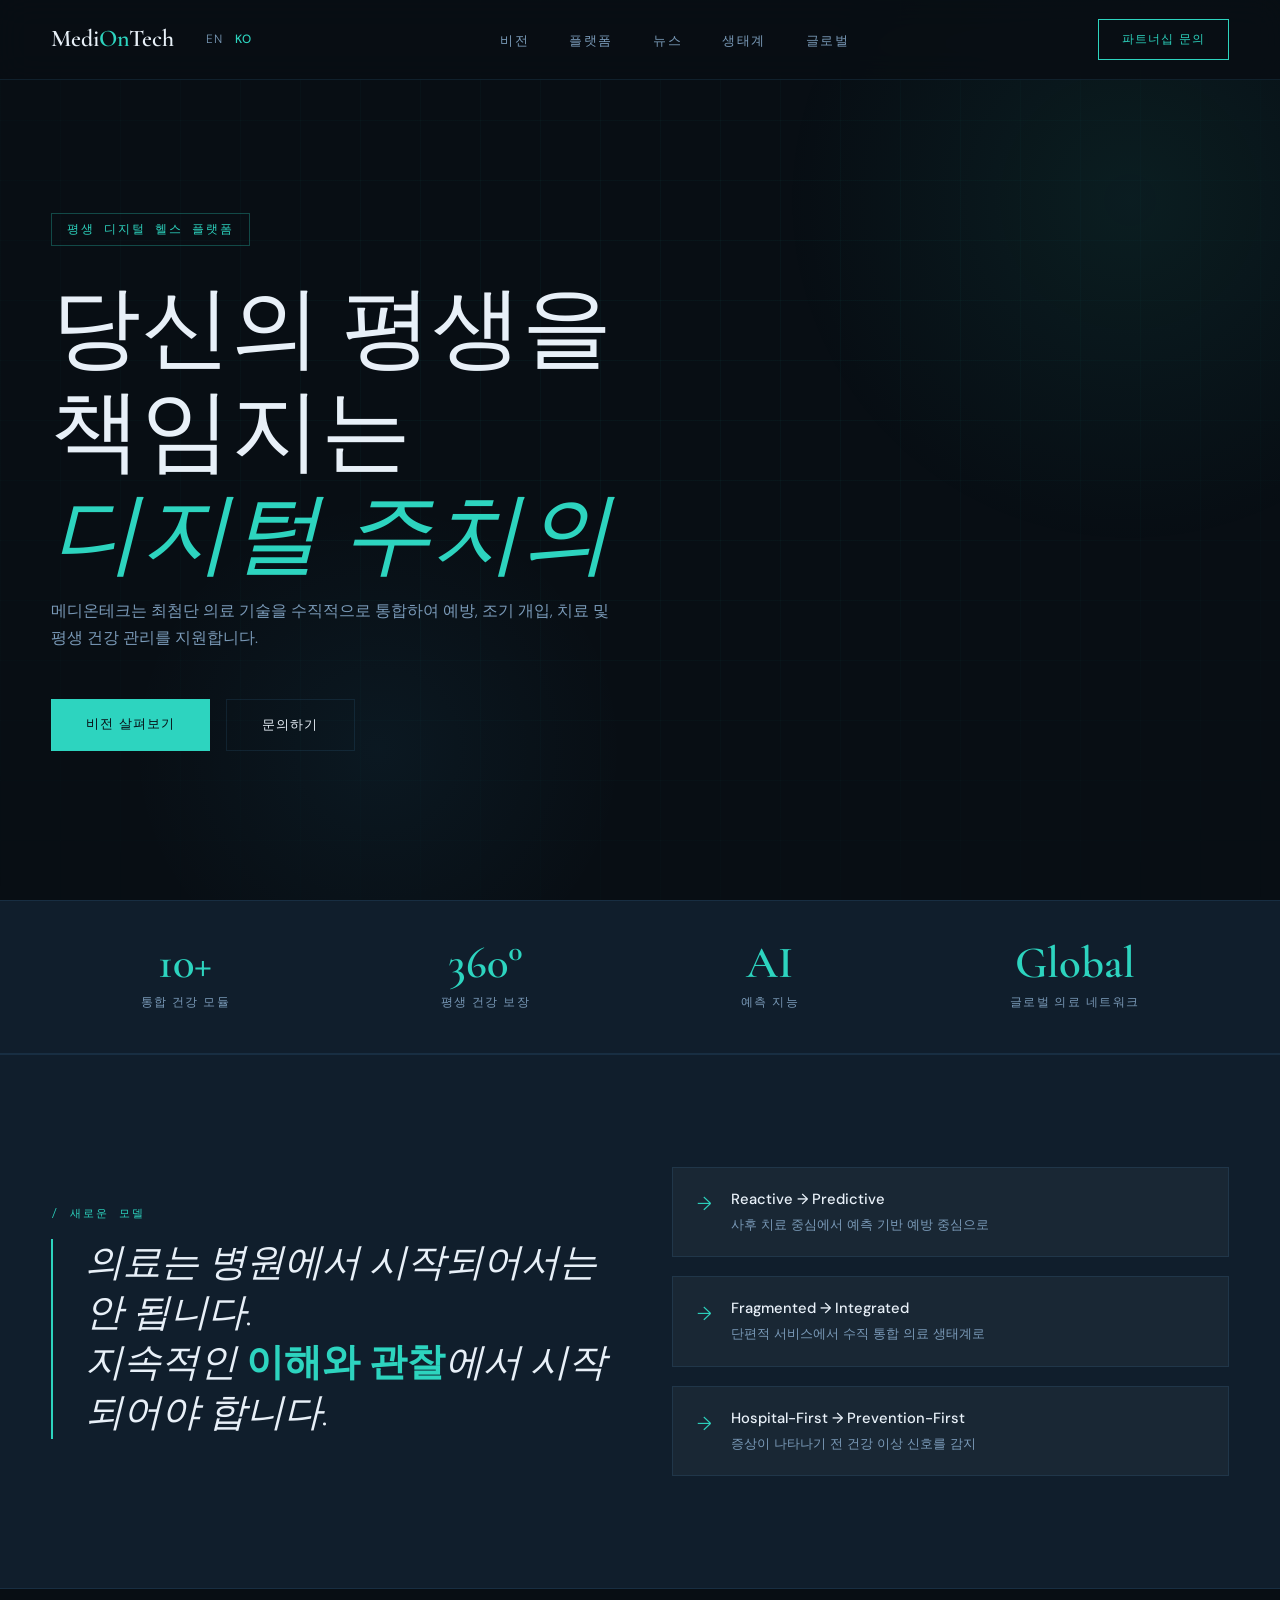
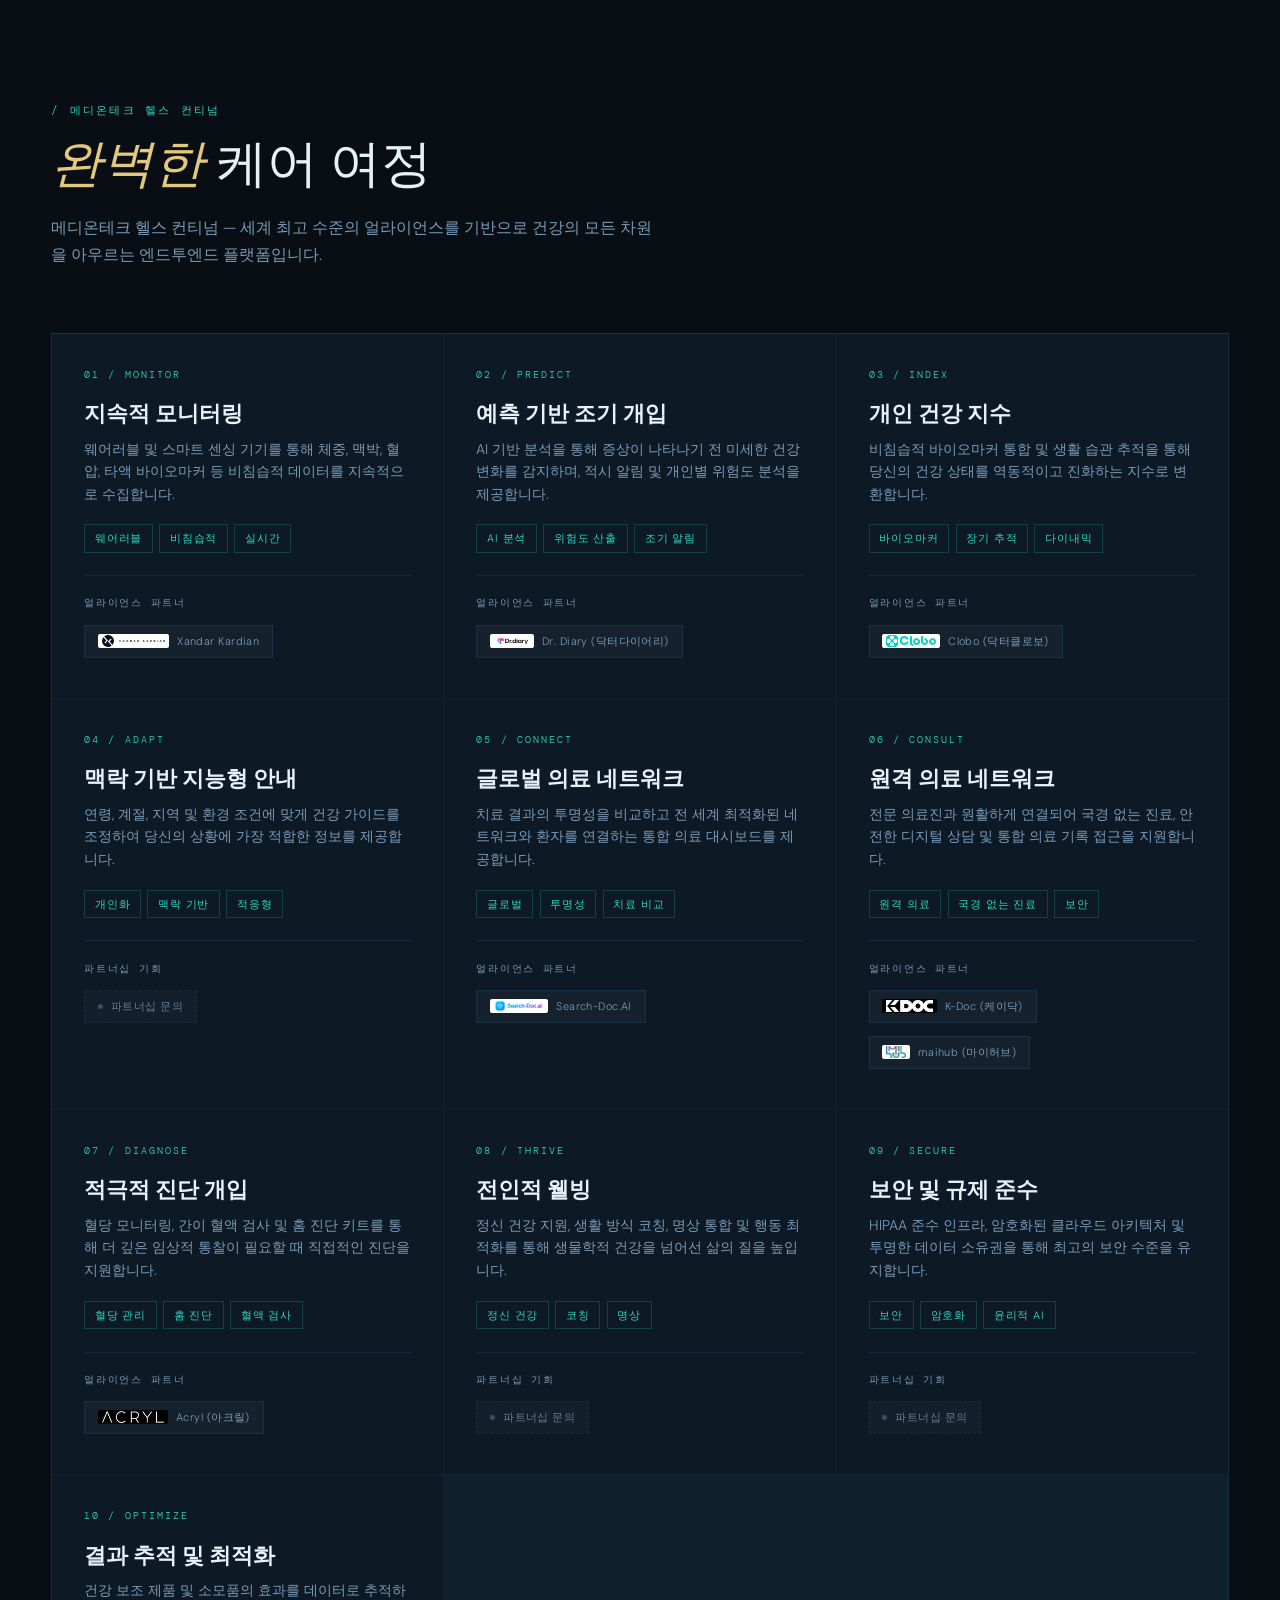
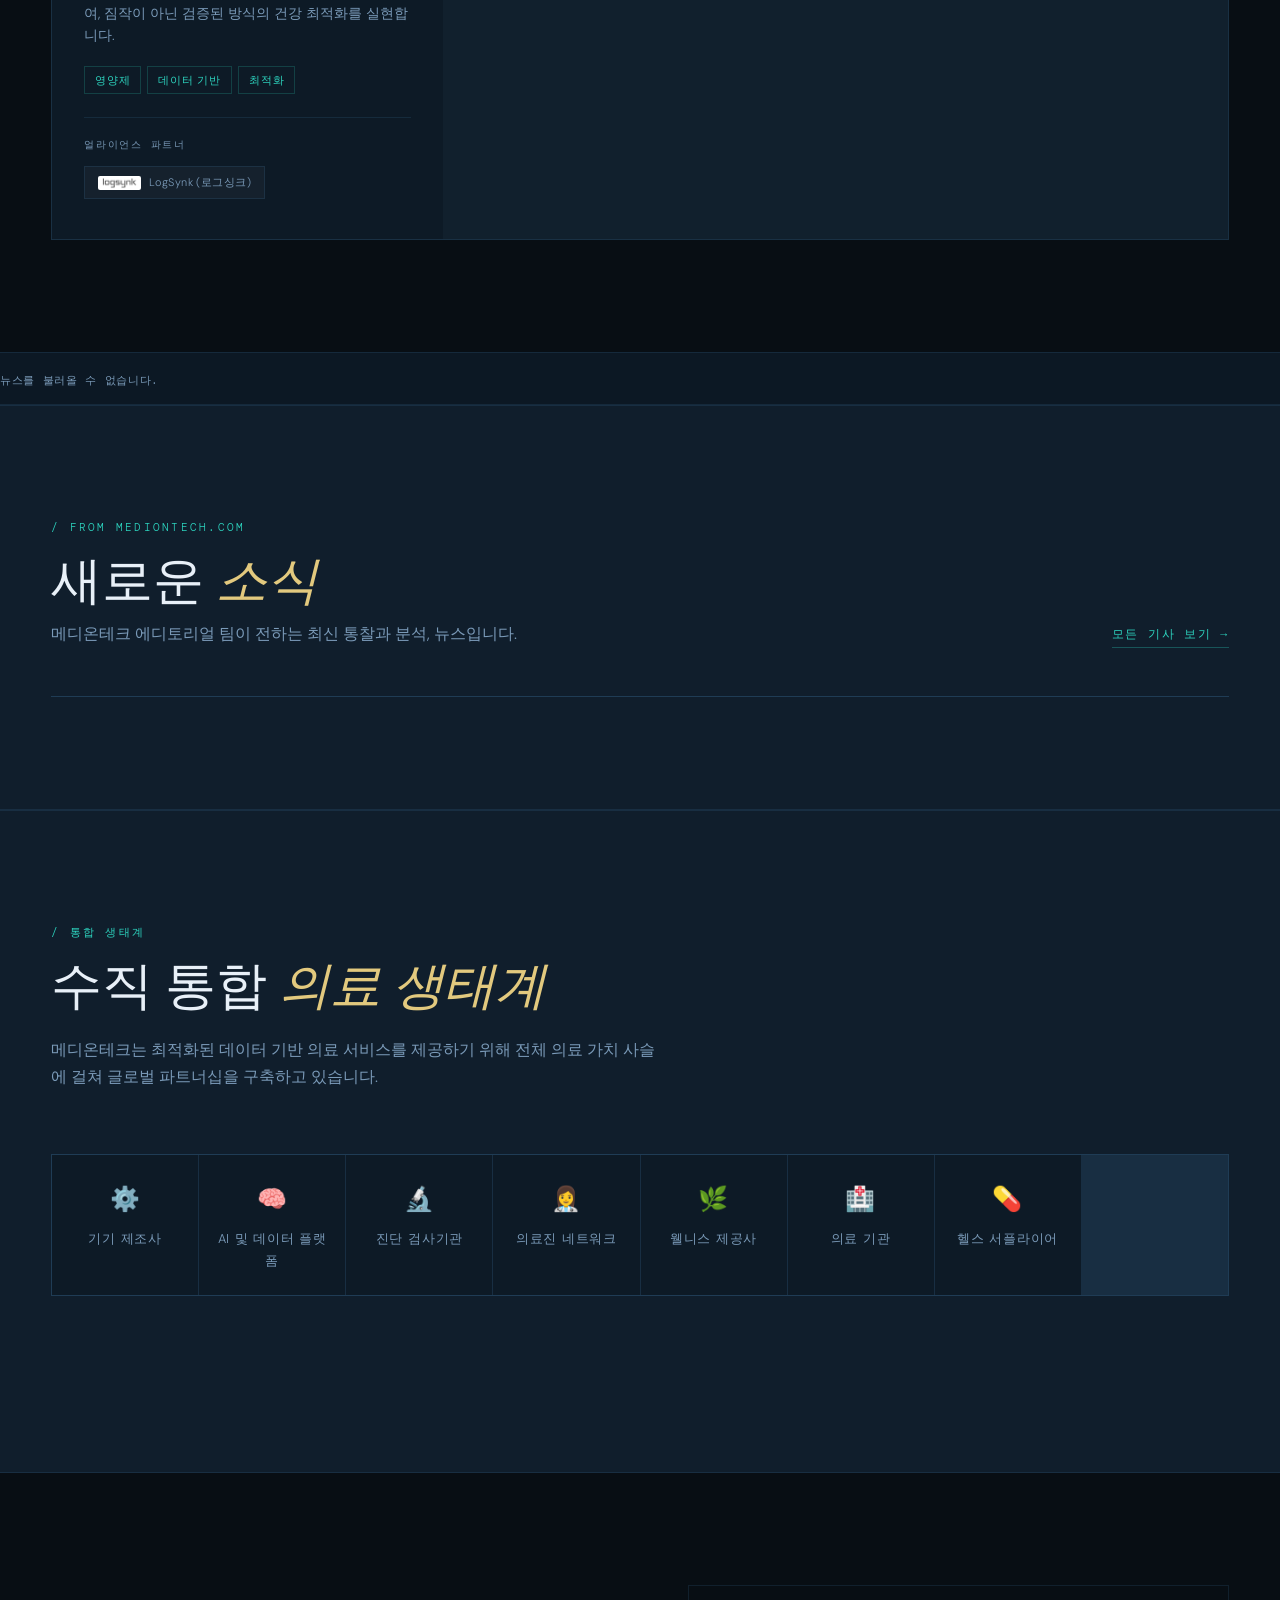
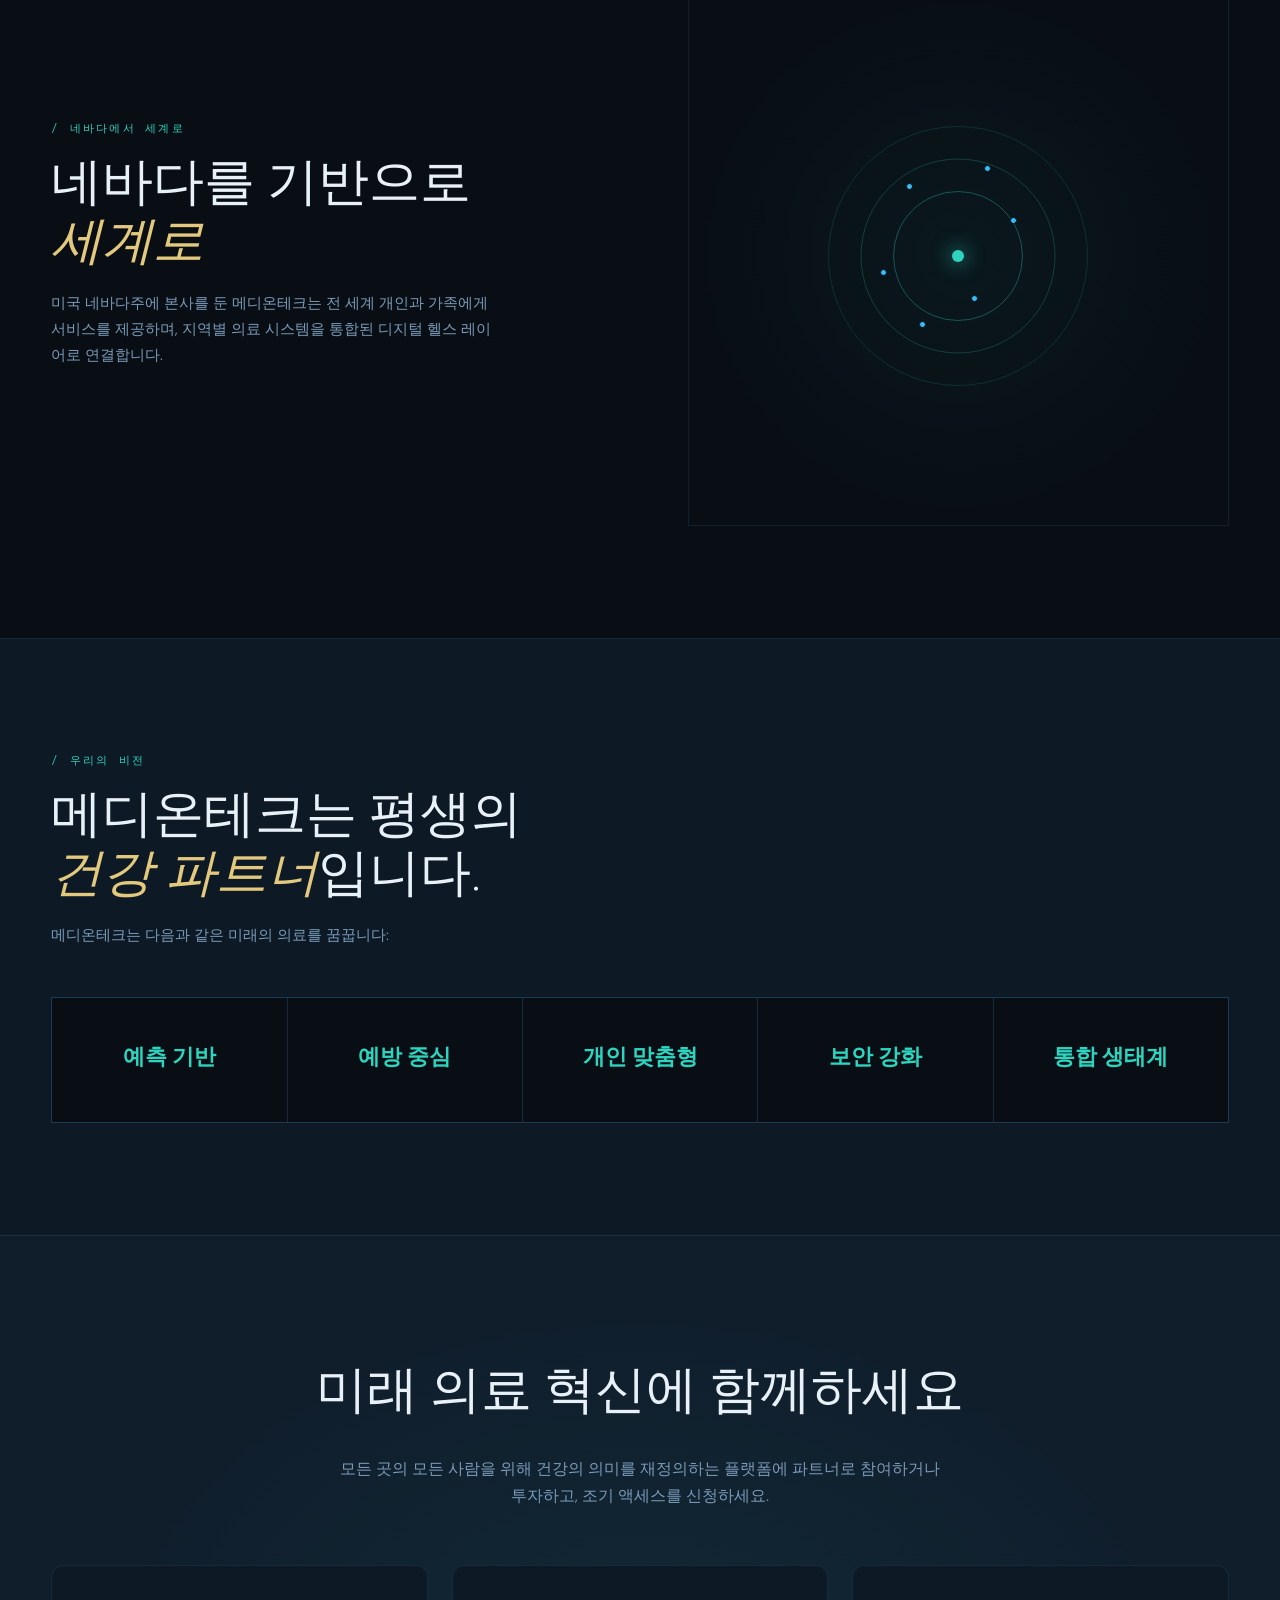
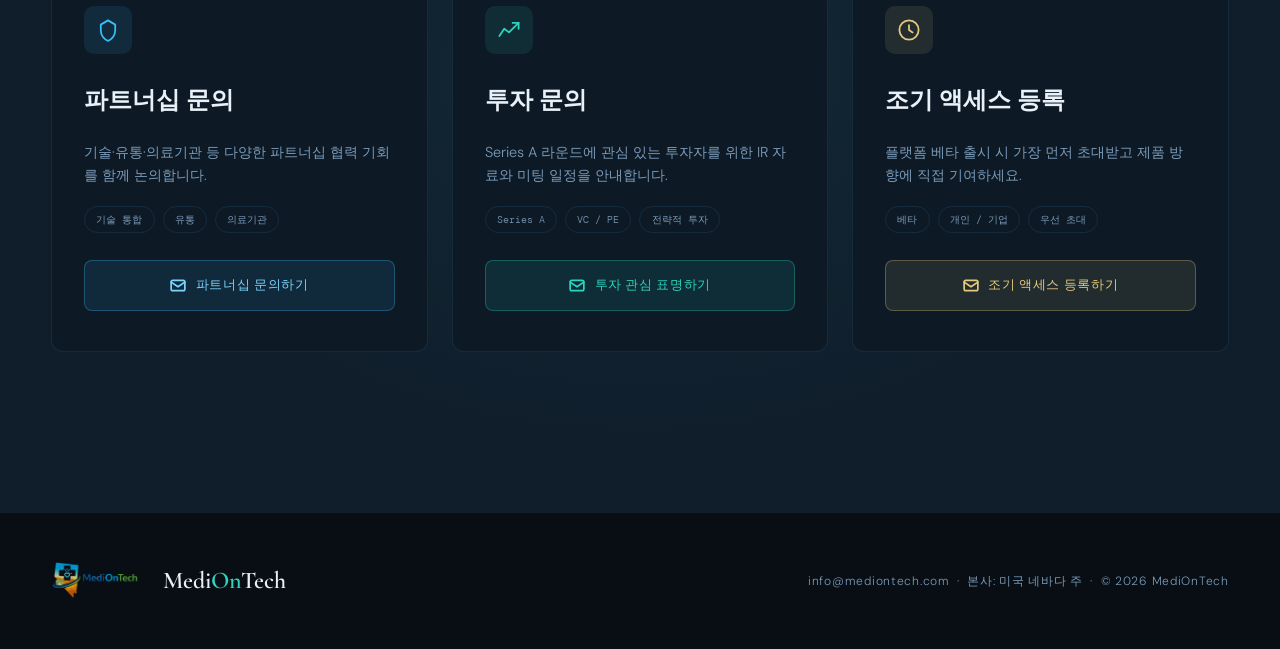
==== commit ad49443a: "I've removed the "Editorial: mediontech.com" link from the footers of both the English and Korean pa" ====
--- a/ko/index.html
+++ b/ko/index.html
@@ -407,7 +407,7 @@
     <div style="font-family: 'Cormorant Garamond', serif; font-size: 1.5rem; font-weight: 600; color: var(--text); line-height: 1;">Medi<span style="color: var(--teal);">On</span>Tech</div>
   </div>
   <div class="footer-note">
-    info@mediontech.com &nbsp;·&nbsp; 본사: 미국 네바다 주 &nbsp;·&nbsp; 에디토리얼: <a href="https://www.mediontech.com" target="_blank" style="color:var(--teal);text-decoration:none;">mediontech.com</a> &nbsp;·&nbsp; © 2026 MediOnTech
+    info@mediontech.com &nbsp;·&nbsp; 본사: 미국 네바다 주 &nbsp;·&nbsp; © 2026 MediOnTech
   </div>
 </footer>
 
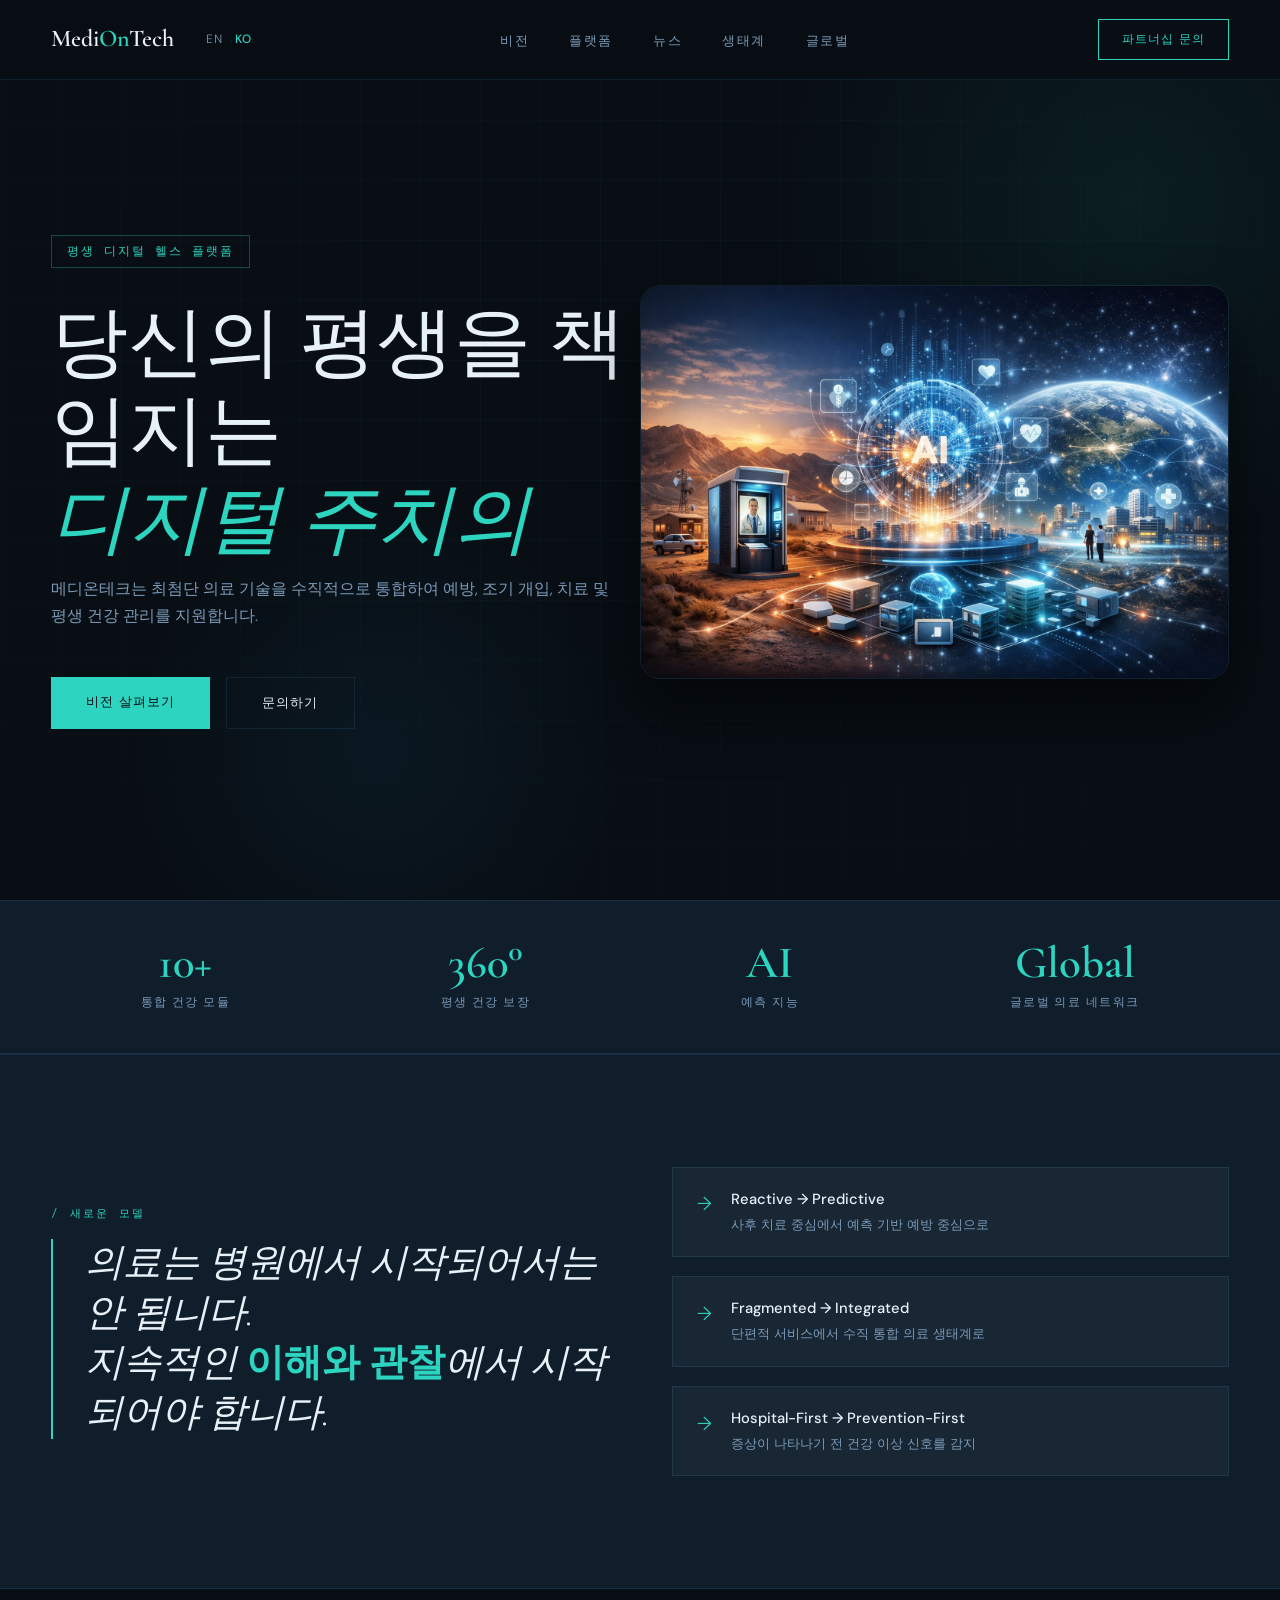
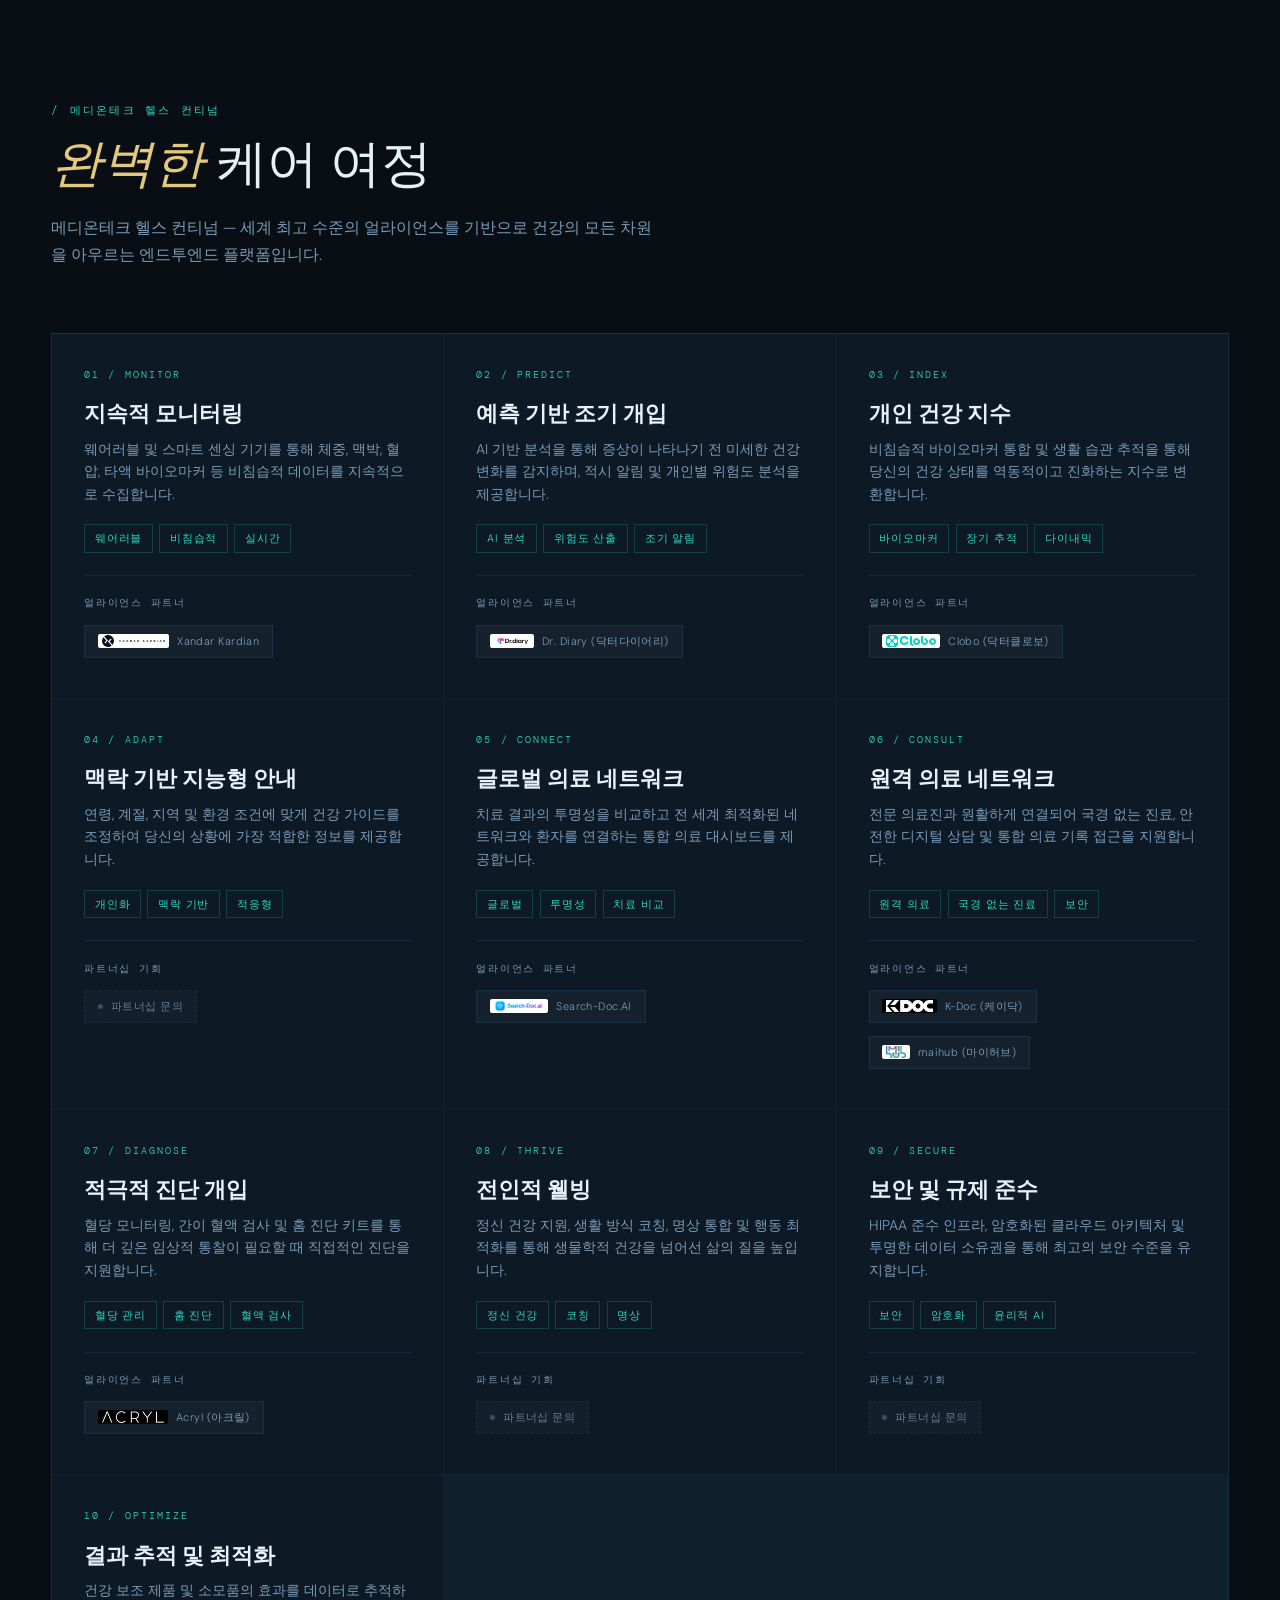
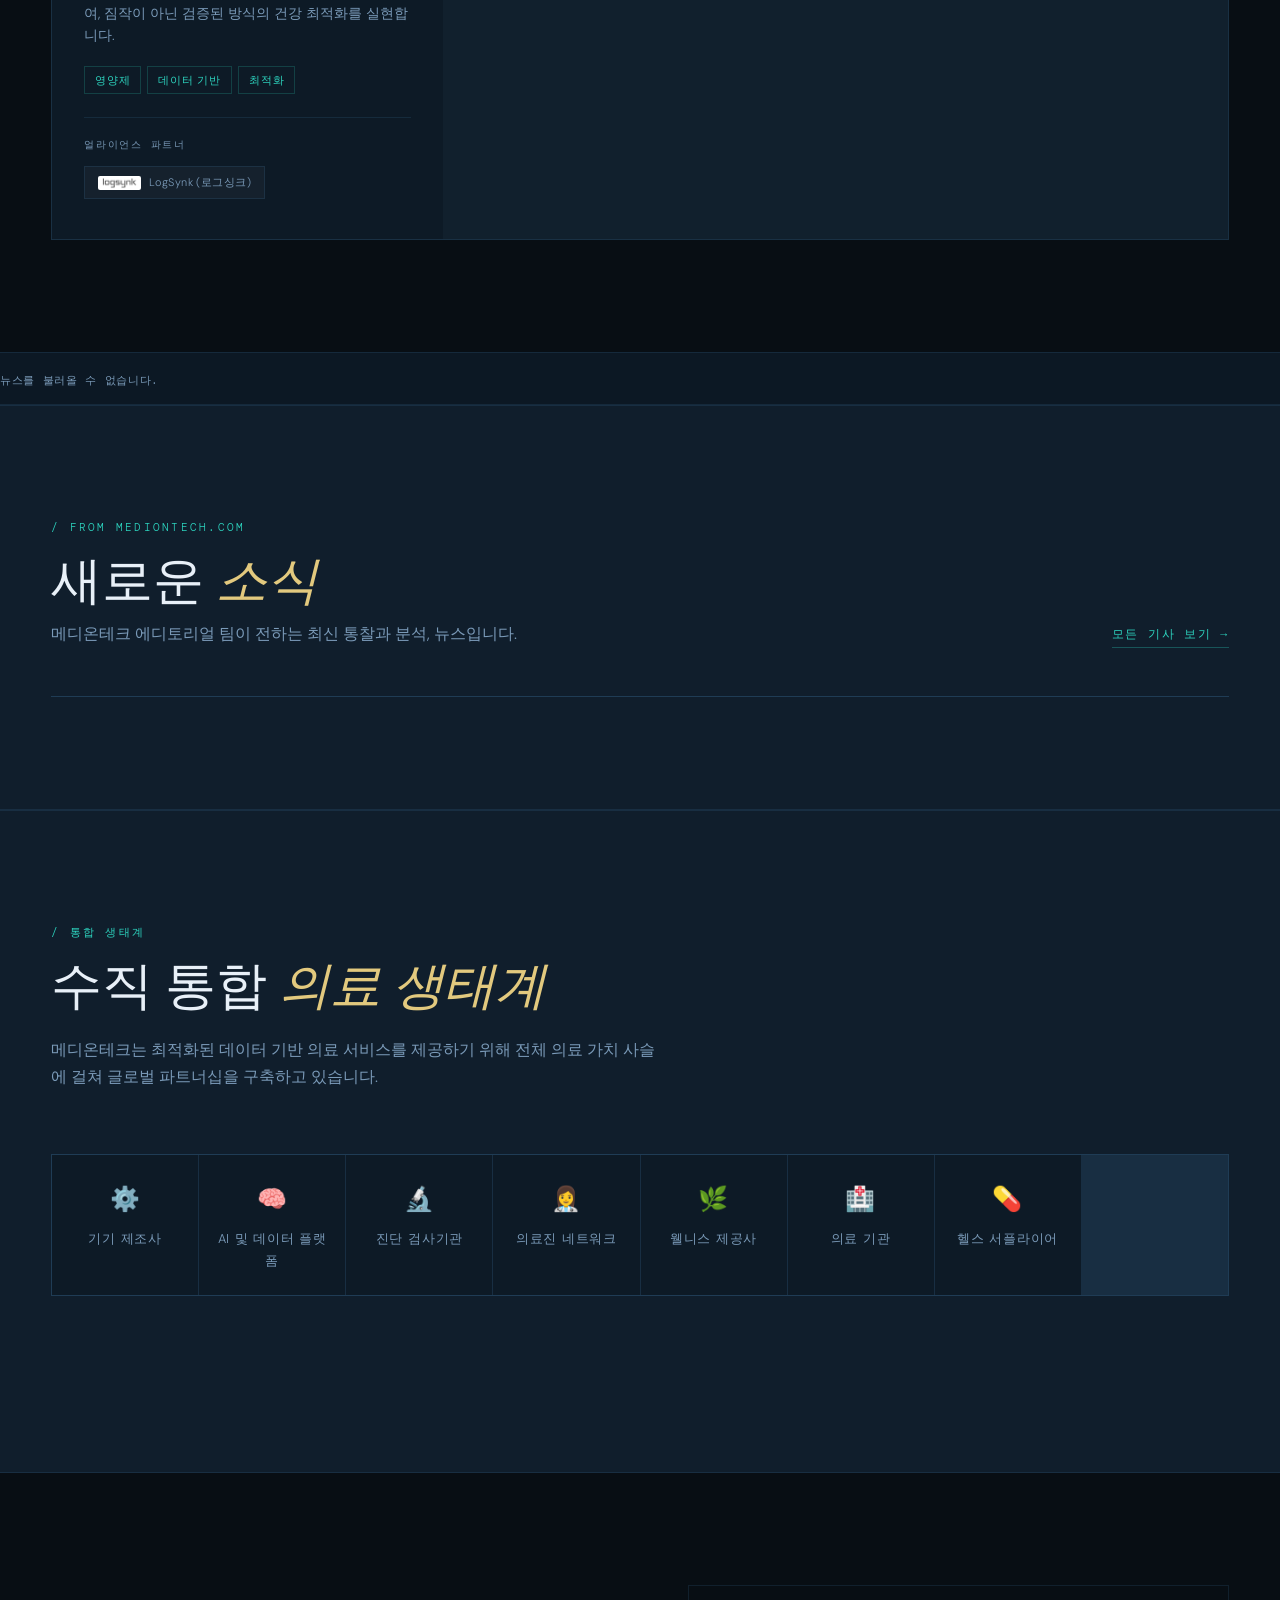
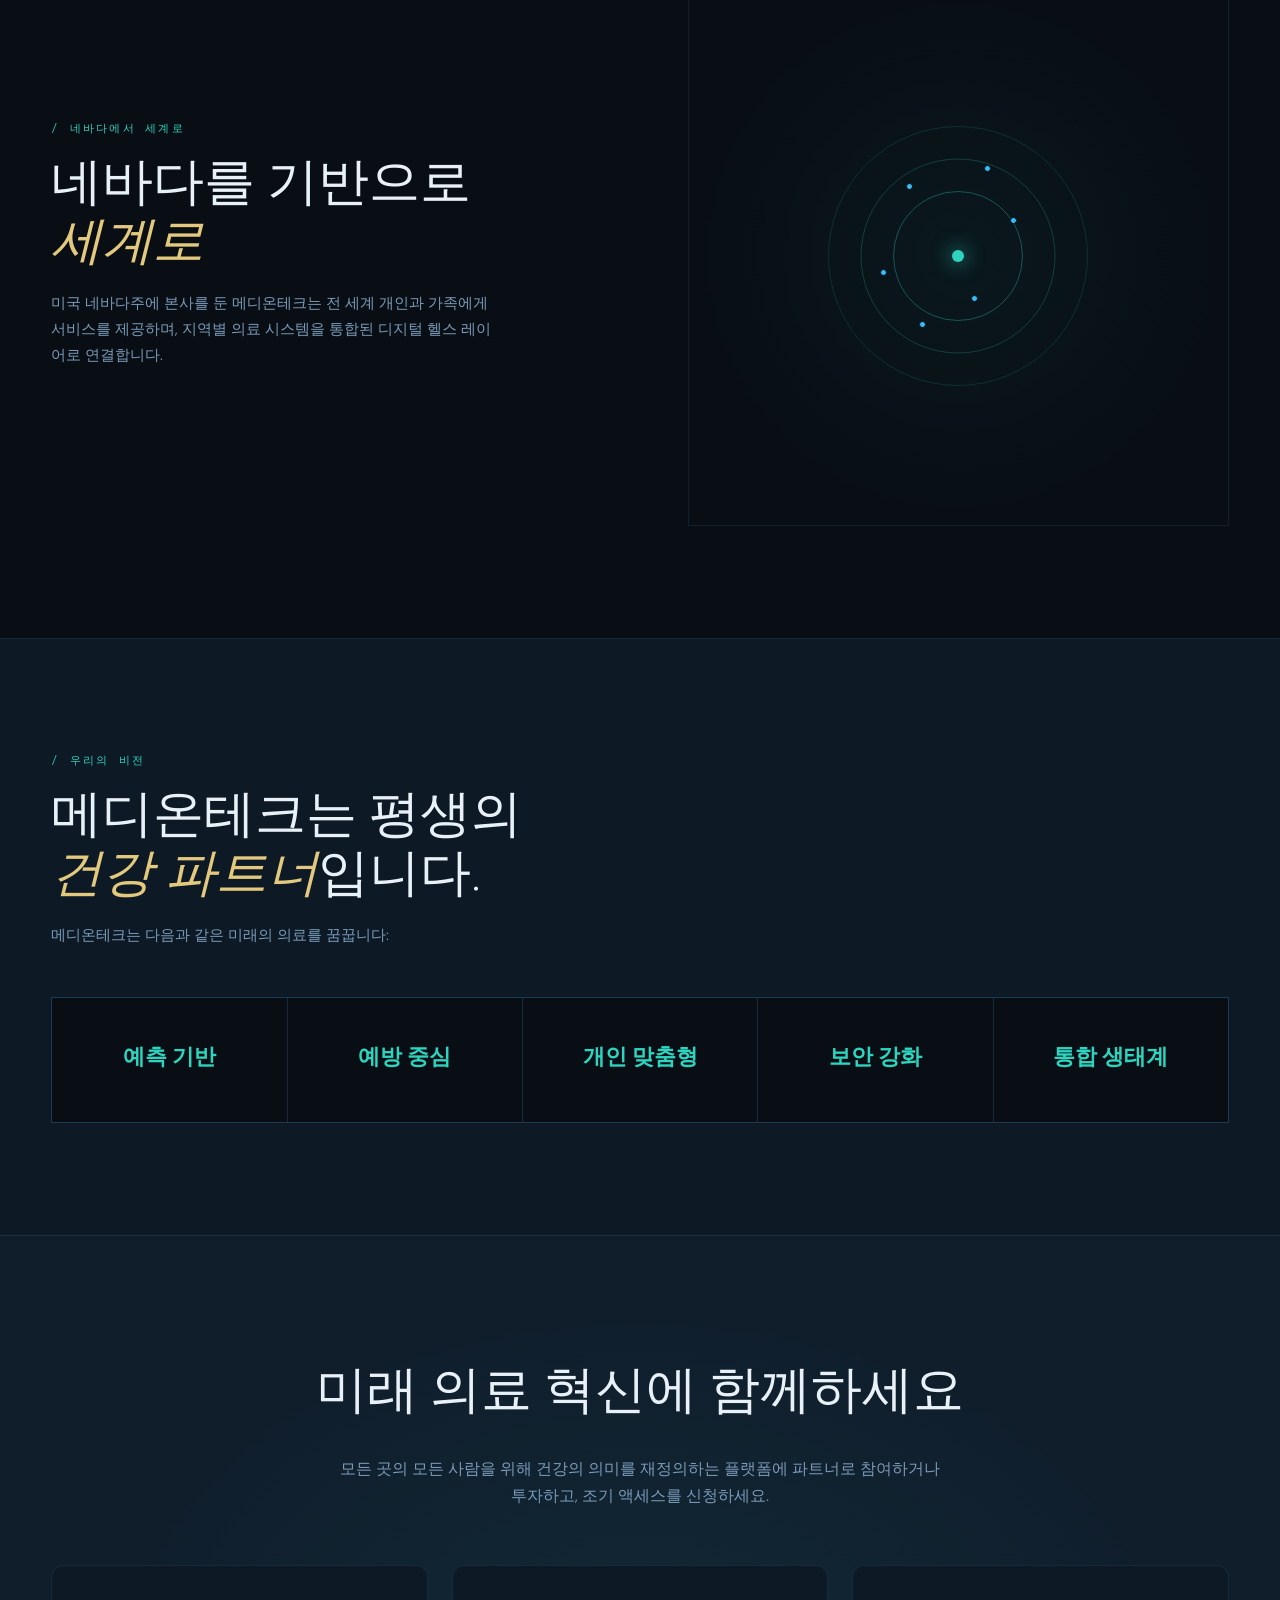
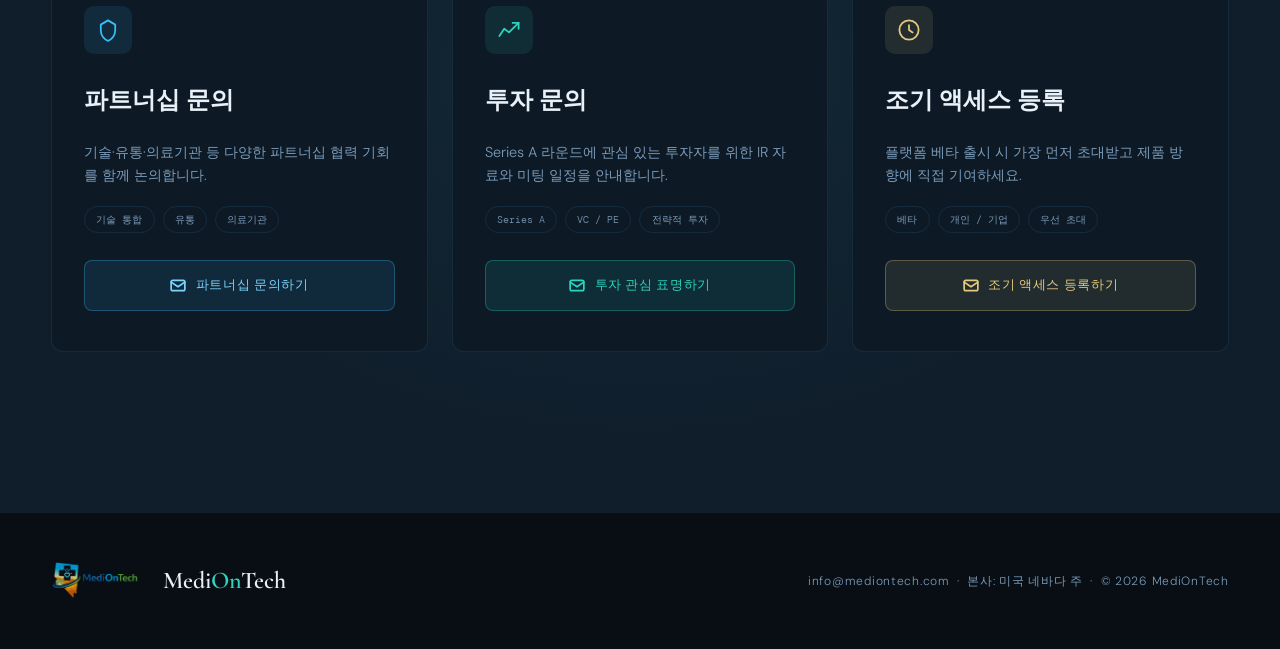
==== commit f67fc1ad: "added concept image" ====
--- a/ko/index.html
+++ b/ko/index.html
@@ -34,12 +34,17 @@
 <!-- HERO -->
 <section class="hero">
   <div class="hero-orb2"></div>
-  <div class="hero-tag">평생 디지털 헬스 플랫폼</div>
-  <h1>당신의 평생을 책임지는<br><em>디지털 주치의</em></h1>
-  <p class="hero-desc">메디온테크는 최첨단 의료 기술을 수직적으로 통합하여 예방, 조기 개입, 치료 및 평생 건강 관리를 지원합니다.</p>
-  <div class="hero-btns">
-    <a href="#continuum" class="btn-primary">비전 살펴보기</a>
-    <a href="#cta" class="btn-secondary">문의하기</a>
+  <div class="hero-content">
+    <div class="hero-tag">평생 디지털 헬스 플랫폼</div>
+    <h1>당신의 평생을 책임지는<br><em>디지털 주치의</em></h1>
+    <p class="hero-desc">메디온테크는 최첨단 의료 기술을 수직적으로 통합하여 예방, 조기 개입, 치료 및 평생 건강 관리를 지원합니다.</p>
+    <div class="hero-btns">
+      <a href="#continuum" class="btn-primary">비전 살펴보기</a>
+      <a href="#cta" class="btn-secondary">문의하기</a>
+    </div>
+  </div>
+  <div class="hero-visual">
+    <img src="../images/remote_ai_healthcare_s.png" alt="원격 AI 헬스케어" class="hero-img">
   </div>
 </section>
 
--- a/style.css
+++ b/style.css
@@ -49,15 +49,30 @@
 .nav-cta:hover { background: var(--teal); color: var(--deep); }
 
 /* HERO */
-.hero { min-height: 100vh; display: flex; flex-direction: column; justify-content: center; align-items: flex-start; padding: 10rem 4vw 6rem; position: relative; overflow: hidden; }
+.hero { min-height: 100vh; display: flex; align-items: center; padding: 10rem 4vw 6rem; position: relative; overflow: hidden; }
 .hero::before { content: ''; position: absolute; inset: 0; background-image: linear-gradient(rgba(45,212,191,0.04) 1px, transparent 1px), linear-gradient(90deg, rgba(45,212,191,0.04) 1px, transparent 1px); background-size: 60px 60px; mask-image: radial-gradient(ellipse 80% 80% at 50% 40%, black 20%, transparent 100%); }
 .hero::after { content: ''; position: absolute; width: 700px; height: 700px; top: -150px; right: -200px; background: radial-gradient(circle, rgba(45,212,191,0.08) 0%, transparent 70%); pointer-events: none; }
+
+.hero-content { flex: 1; z-index: 2; }
+.hero-visual { flex: 1; display: flex; justify-content: flex-end; align-items: center; z-index: 2; position: relative; }
+.hero-img { width: 100%; max-width: 600px; height: auto; border-radius: 20px; box-shadow: 0 30px 60px rgba(0,0,0,0.5); border: 1px solid var(--border); transition: transform 0.5s ease; animation: fadeUp 1s 1s forwards; opacity: 0; }
+.hero-img:hover { transform: translateY(-10px) scale(1.02); }
+
 .hero-orb2 { position: absolute; width: 500px; height: 500px; bottom: -100px; left: 10%; background: radial-gradient(circle, rgba(56,189,248,0.06) 0%, transparent 70%); pointer-events: none; }
-.hero-tag { font-family: 'DM Mono', monospace; font-size: 0.72rem; letter-spacing: 0.18em; text-transform: uppercase; color: var(--teal); border: 1px solid rgba(45,212,191,0.3); padding: 0.35rem 0.9rem; margin-bottom: 2rem; opacity: 0; animation: fadeUp 0.8s 0.2s forwards; }
-.hero h1 { font-family: 'Cormorant Garamond', serif; font-size: clamp(3rem, 7vw, 7rem); font-weight: 300; line-height: 1.05; max-width: 14ch; margin-bottom: 0.6rem; opacity: 0; animation: fadeUp 0.9s 0.4s forwards; }
+.hero-tag { display: inline-block; font-family: 'DM Mono', monospace; font-size: 0.72rem; letter-spacing: 0.18em; text-transform: uppercase; color: var(--teal); border: 1px solid rgba(45,212,191,0.3); padding: 0.35rem 0.9rem; margin-bottom: 2rem; opacity: 0; animation: fadeUp 0.8s 0.2s forwards; }
+.hero h1 { font-family: 'Cormorant Garamond', serif; font-size: clamp(3rem, 6vw, 6.5rem); font-weight: 300; line-height: 1.05; margin-bottom: 0.6rem; opacity: 0; animation: fadeUp 0.9s 0.4s forwards; }
 .hero h1 em { font-style: italic; color: var(--teal); }
 .hero-desc { max-width: 52ch; font-size: 1rem; color: var(--muted); margin-bottom: 3rem; opacity: 0; animation: fadeUp 0.9s 0.7s forwards; }
 .hero-btns { display: flex; gap: 1rem; flex-wrap: wrap; opacity: 0; animation: fadeUp 0.9s 0.85s forwards; }
+
+@media (max-width: 1100px) {
+  .hero { flex-direction: column; align-items: flex-start; text-align: left; padding-top: 8rem; }
+  .hero-visual { width: 100%; justify-content: center; margin-top: 4rem; }
+  .hero-img { max-width: 500px; }
+}
+@media (max-width: 600px) {
+  .hero h1 { font-size: 2.8rem; }
+}
 
 .btn-primary { padding: 0.85rem 2.2rem; background: var(--teal); color: var(--deep); font-family: 'DM Sans', sans-serif; font-size: 0.82rem; font-weight: 500; letter-spacing: 0.08em; text-transform: uppercase; border: none; cursor: pointer; text-decoration: none; transition: all 0.25s; position: relative; overflow: hidden; }
 .btn-primary::after { content: ''; position: absolute; inset: 0; background: rgba(255,255,255,0.15); transform: translateX(-100%); transition: transform 0.3s; }
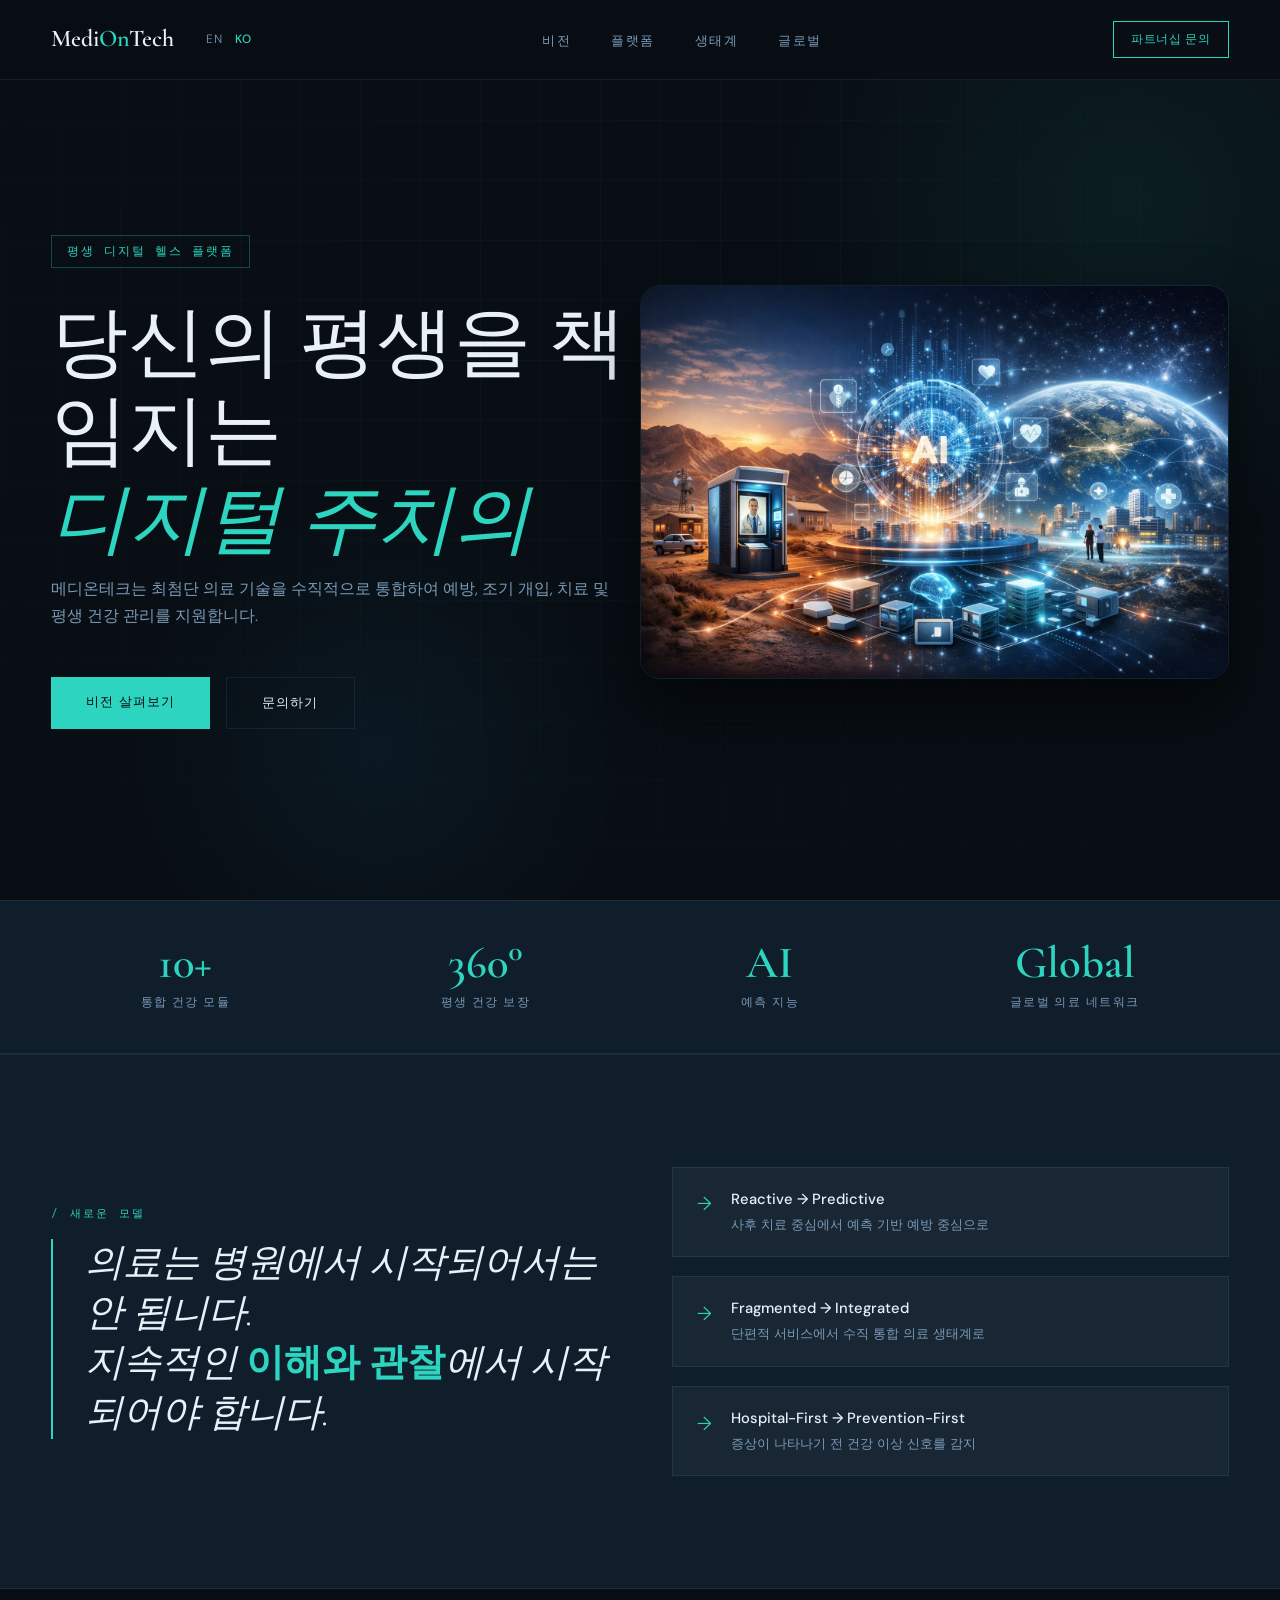
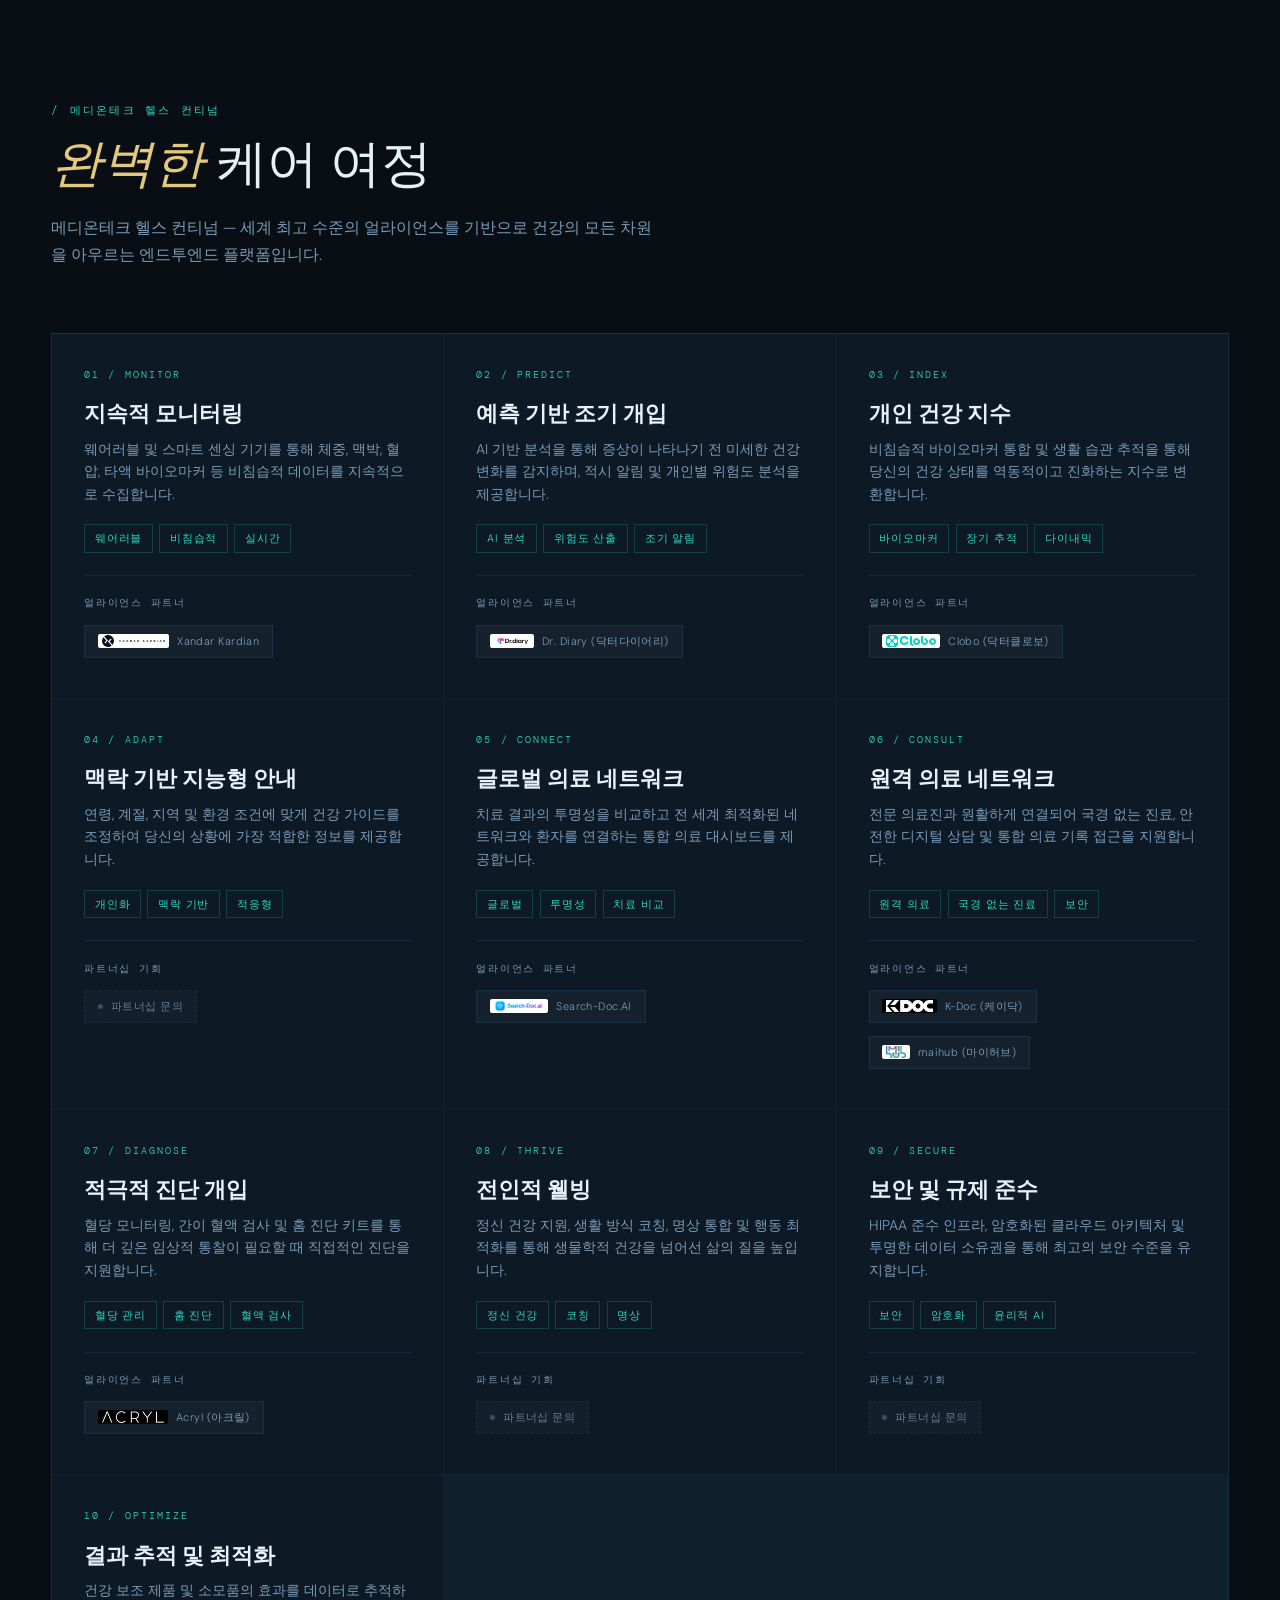
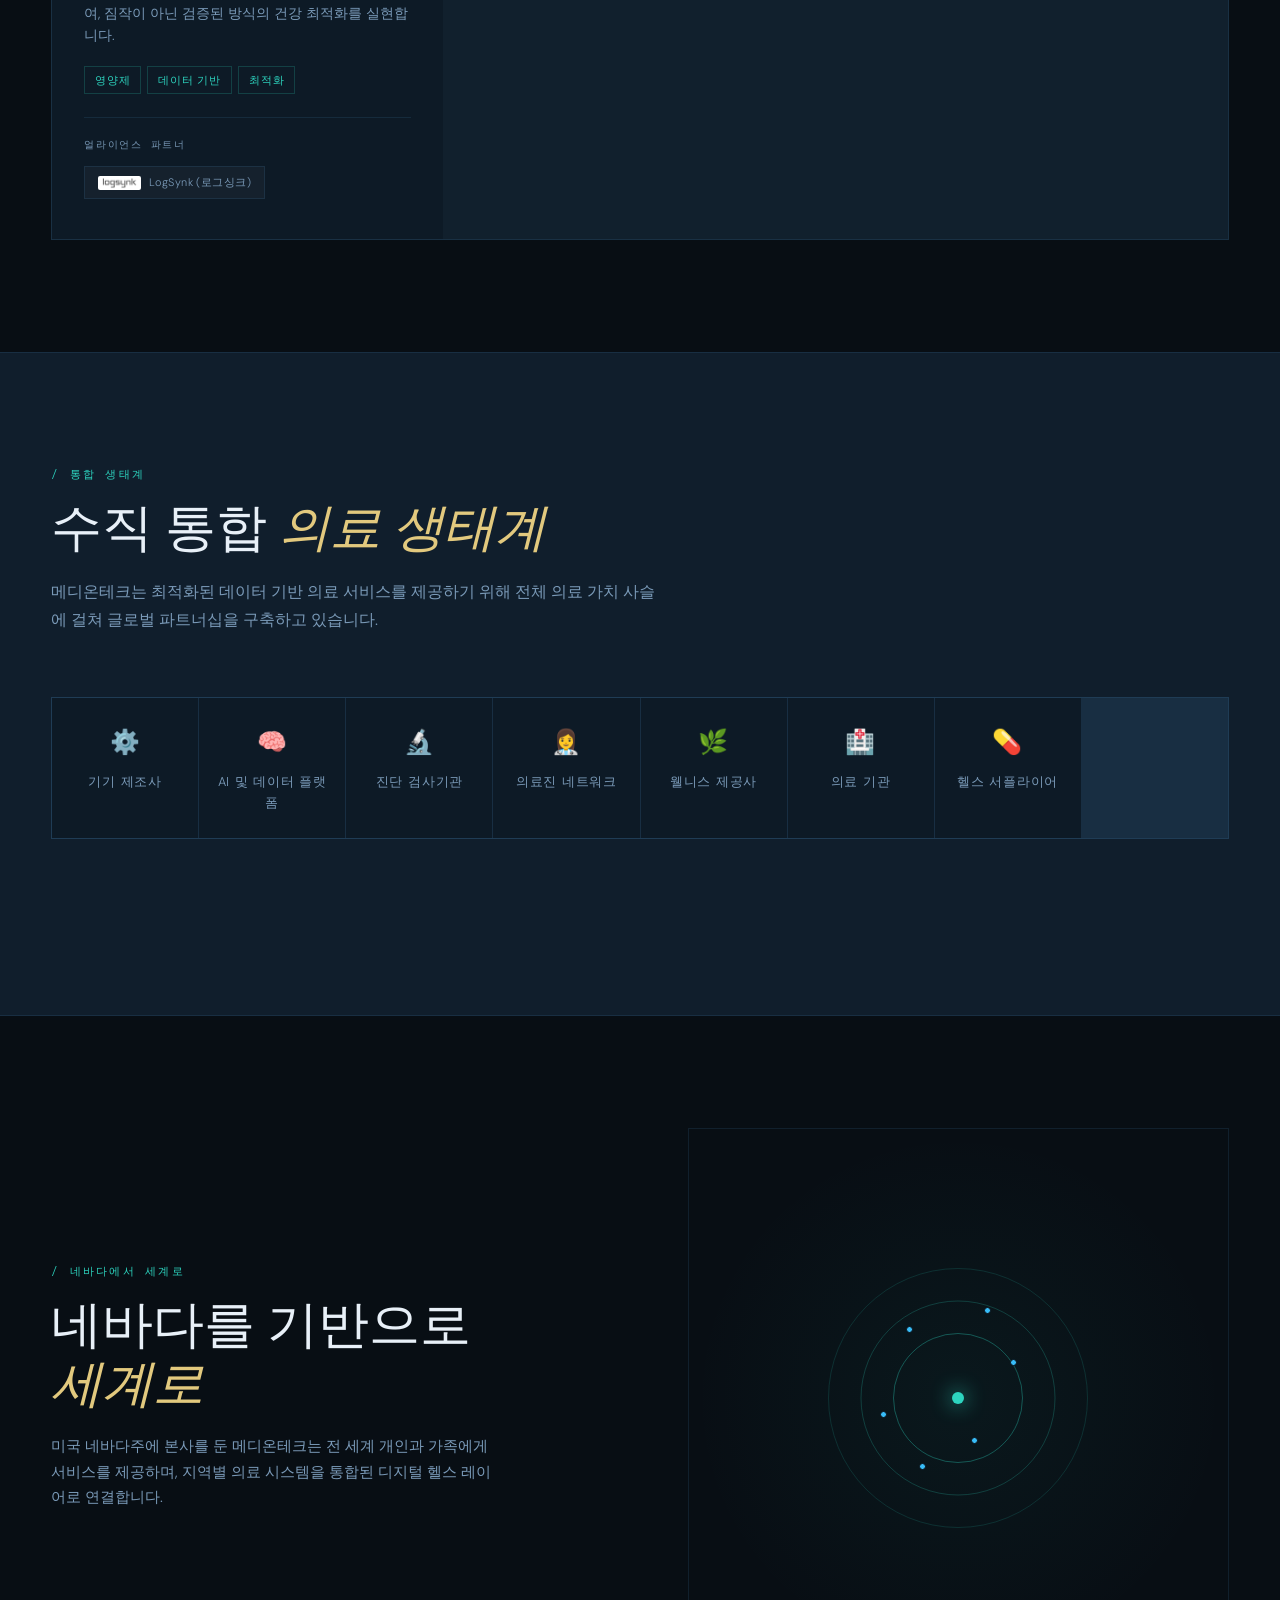
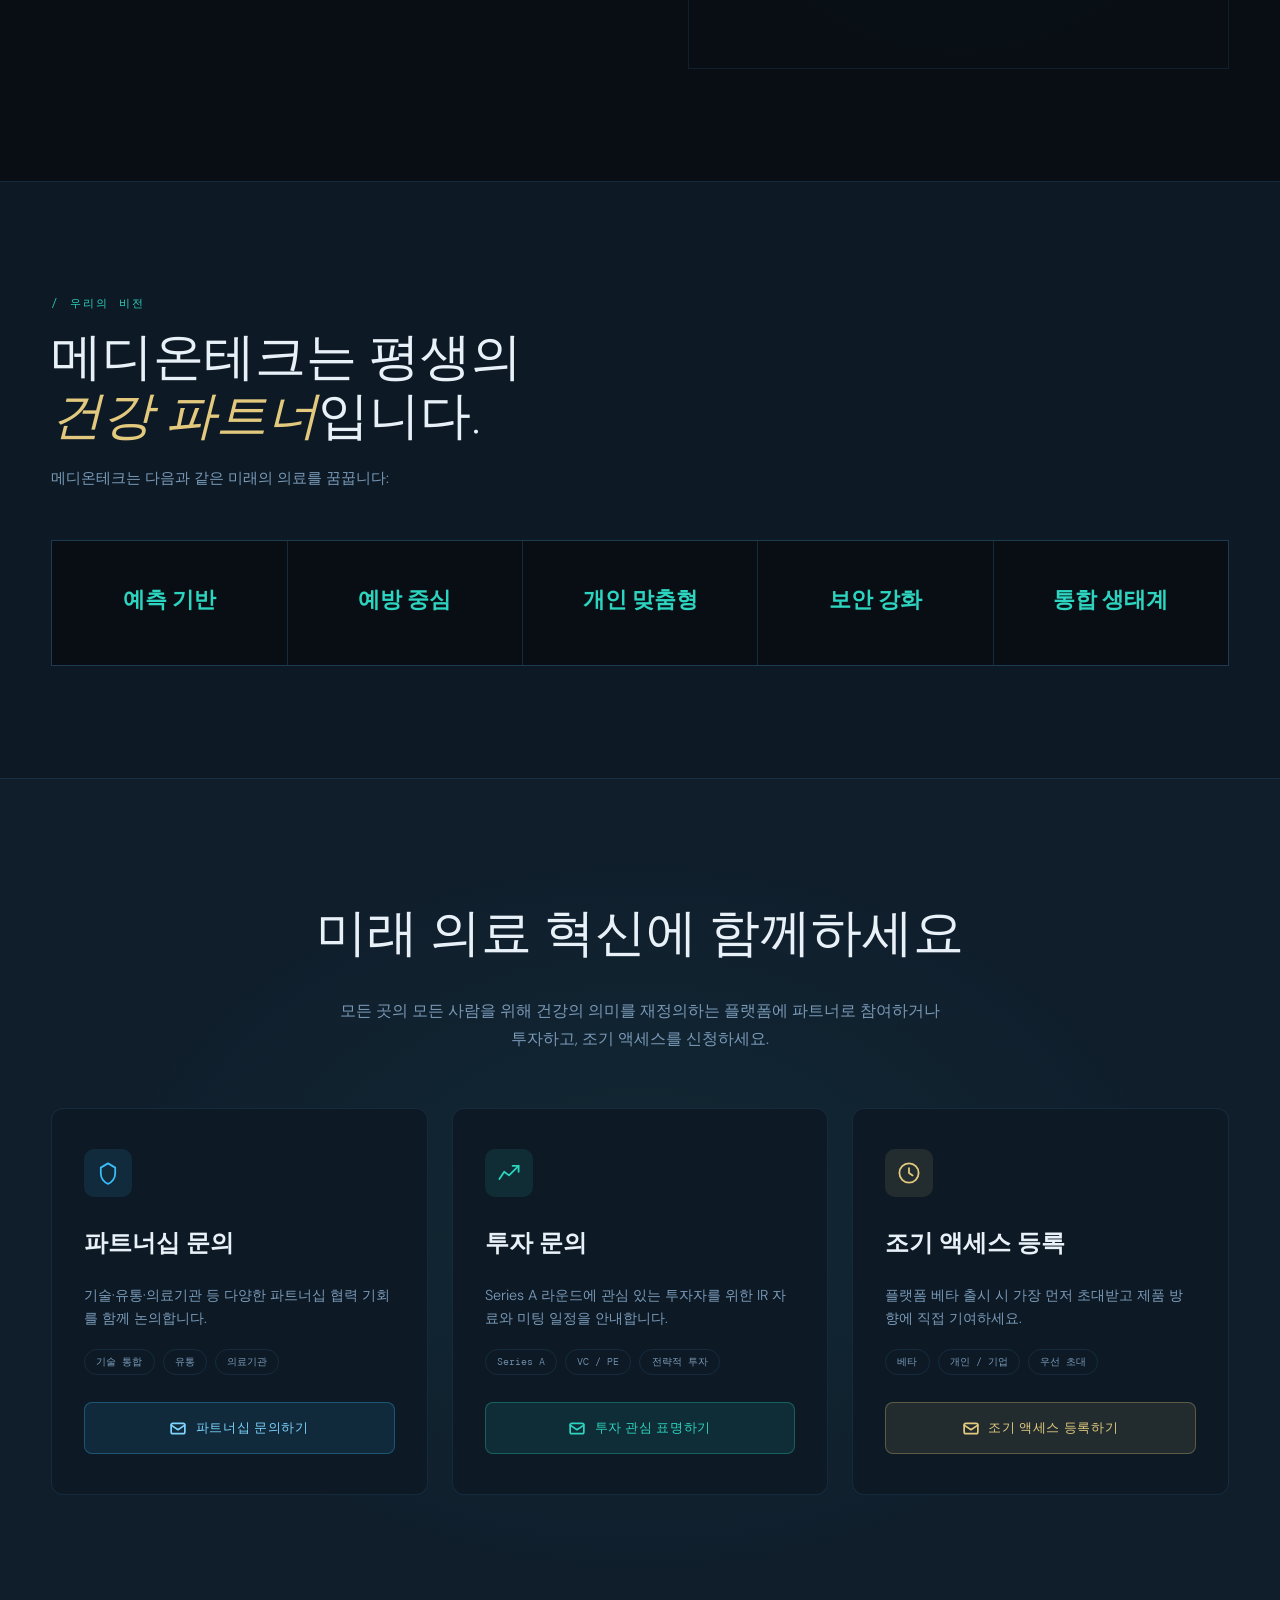
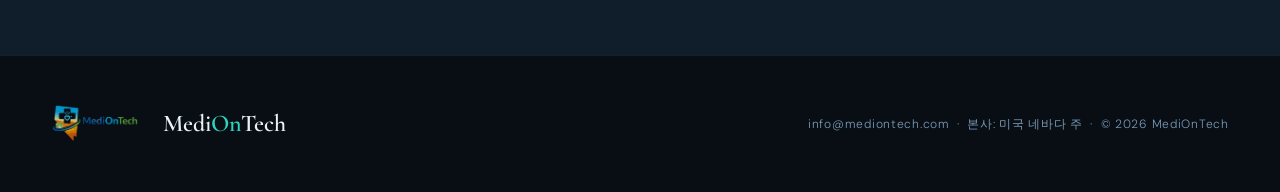
==== commit feed0e15: "I have commented out the news-related sections (navigation link, news ticker, and the "What's New" s" ====
--- a/ko/index.html
+++ b/ko/index.html
@@ -22,7 +22,7 @@
   <ul class="nav-links">
     <li><a href="#paradigm">비전</a></li>
     <li><a href="#continuum">플랫폼</a></li>
-    <li><a href="#news">뉴스</a></li>
+    <!-- <li><a href="#news">뉴스</a></li> -->
     <li><a href="#ecosystem">생태계</a></li>
     <li><a href="#global">글로벌</a></li>
   </ul>
@@ -248,13 +248,16 @@
 </section>
 
 <!-- NEWS TICKER -->
+<!--
 <div class="news-ticker">
   <div class="ticker-inner" id="ticker-content">
     <span class="ticker-item">최신 뉴스를 불러오는 중...</span>
   </div>
 </div>
+-->
 
 <!-- WHAT'S NEW -->
+<!--
 <section id="news" class="news-section">
   <div class="news-header">
     <div class="news-header-left">
@@ -268,6 +271,7 @@
   <div id="featured-news-container"></div>
   <div class="news-grid reveal" id="news-grid-container"></div>
 </section>
+-->
 
 <!-- ECOSYSTEM -->
 <section id="ecosystem" class="ecosystem">
--- a/style.css
+++ b/style.css
@@ -44,8 +44,8 @@
 .nav-links { display: flex; gap: 2.5rem; list-style: none; }
 .nav-links a { font-size: 0.8rem; letter-spacing: 0.12em; text-transform: uppercase; color: var(--muted); text-decoration: none; transition: color 0.2s; }
 .nav-links a:hover { color: var(--text); }
-.nav-right { display: flex; align-items: center; gap: 2rem; }
-.nav-cta { padding: 0.55rem 1.4rem; background: transparent; border: 1px solid var(--teal); color: var(--teal); font-family: 'DM Sans', sans-serif; font-size: 0.78rem; letter-spacing: 0.1em; text-transform: uppercase; cursor: pointer; transition: all 0.25s; text-decoration: none; }
+.nav-right { display: flex; align-items: center; gap: 1rem; }
+.nav-cta { padding: 0.5rem 1.1rem; background: transparent; border: 1px solid var(--teal); color: var(--teal); font-family: 'DM Sans', sans-serif; font-size: 0.72rem; letter-spacing: 0.05em; text-transform: uppercase; cursor: pointer; transition: all 0.25s; text-decoration: none; white-space: nowrap; }
 .nav-cta:hover { background: var(--teal); color: var(--deep); }
 
 /* HERO */
@@ -267,6 +267,10 @@
   .news-grid { grid-template-columns: 1fr 1fr; }
 }
 @media (max-width: 600px) {
+  nav { padding: 1rem 4vw; }
+  .nav-lang { margin-left: 1rem; gap: 0.5rem; }
+  .nav-cta { padding: 0.4rem 0.8rem; font-size: 0.65rem; }
+  .nav-logo { font-size: 1.1rem; }
   .news-grid { grid-template-columns: 1fr; }
   .hero h1 { font-size: 2.8rem; }
 }
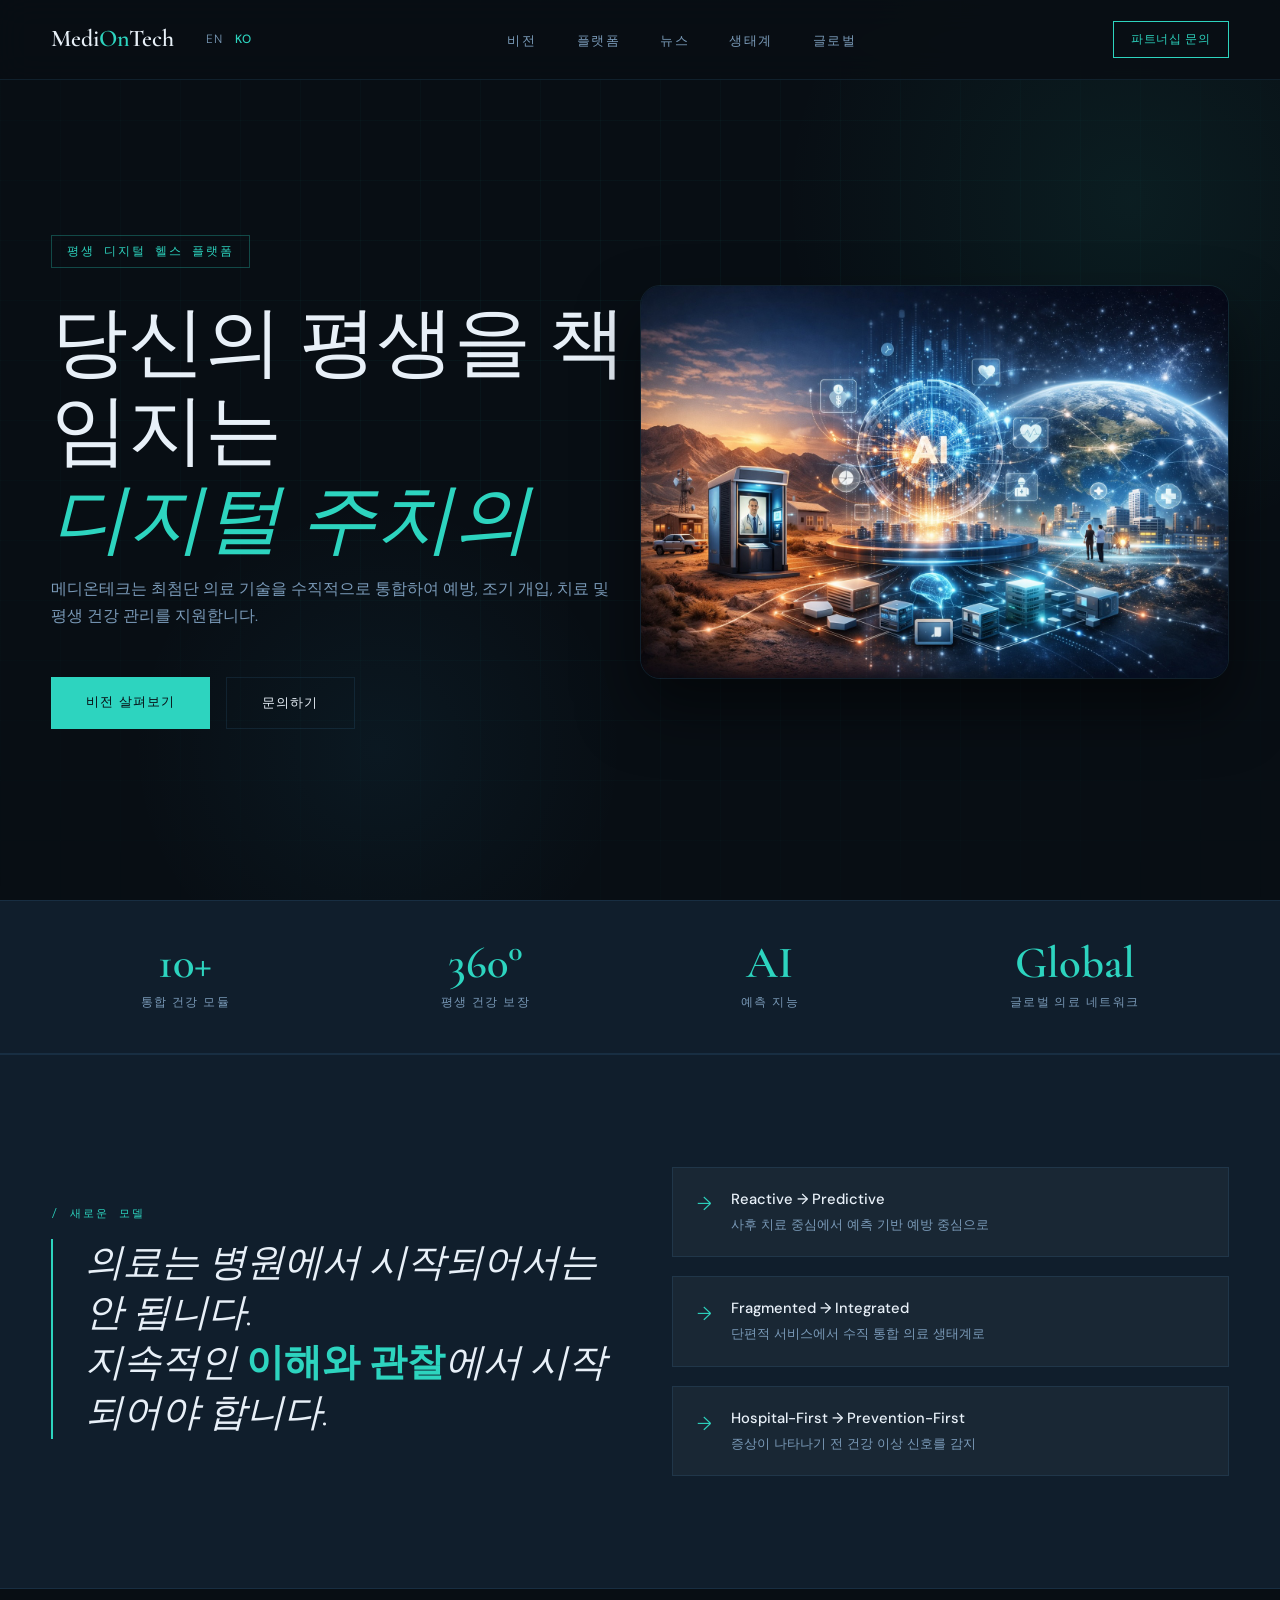
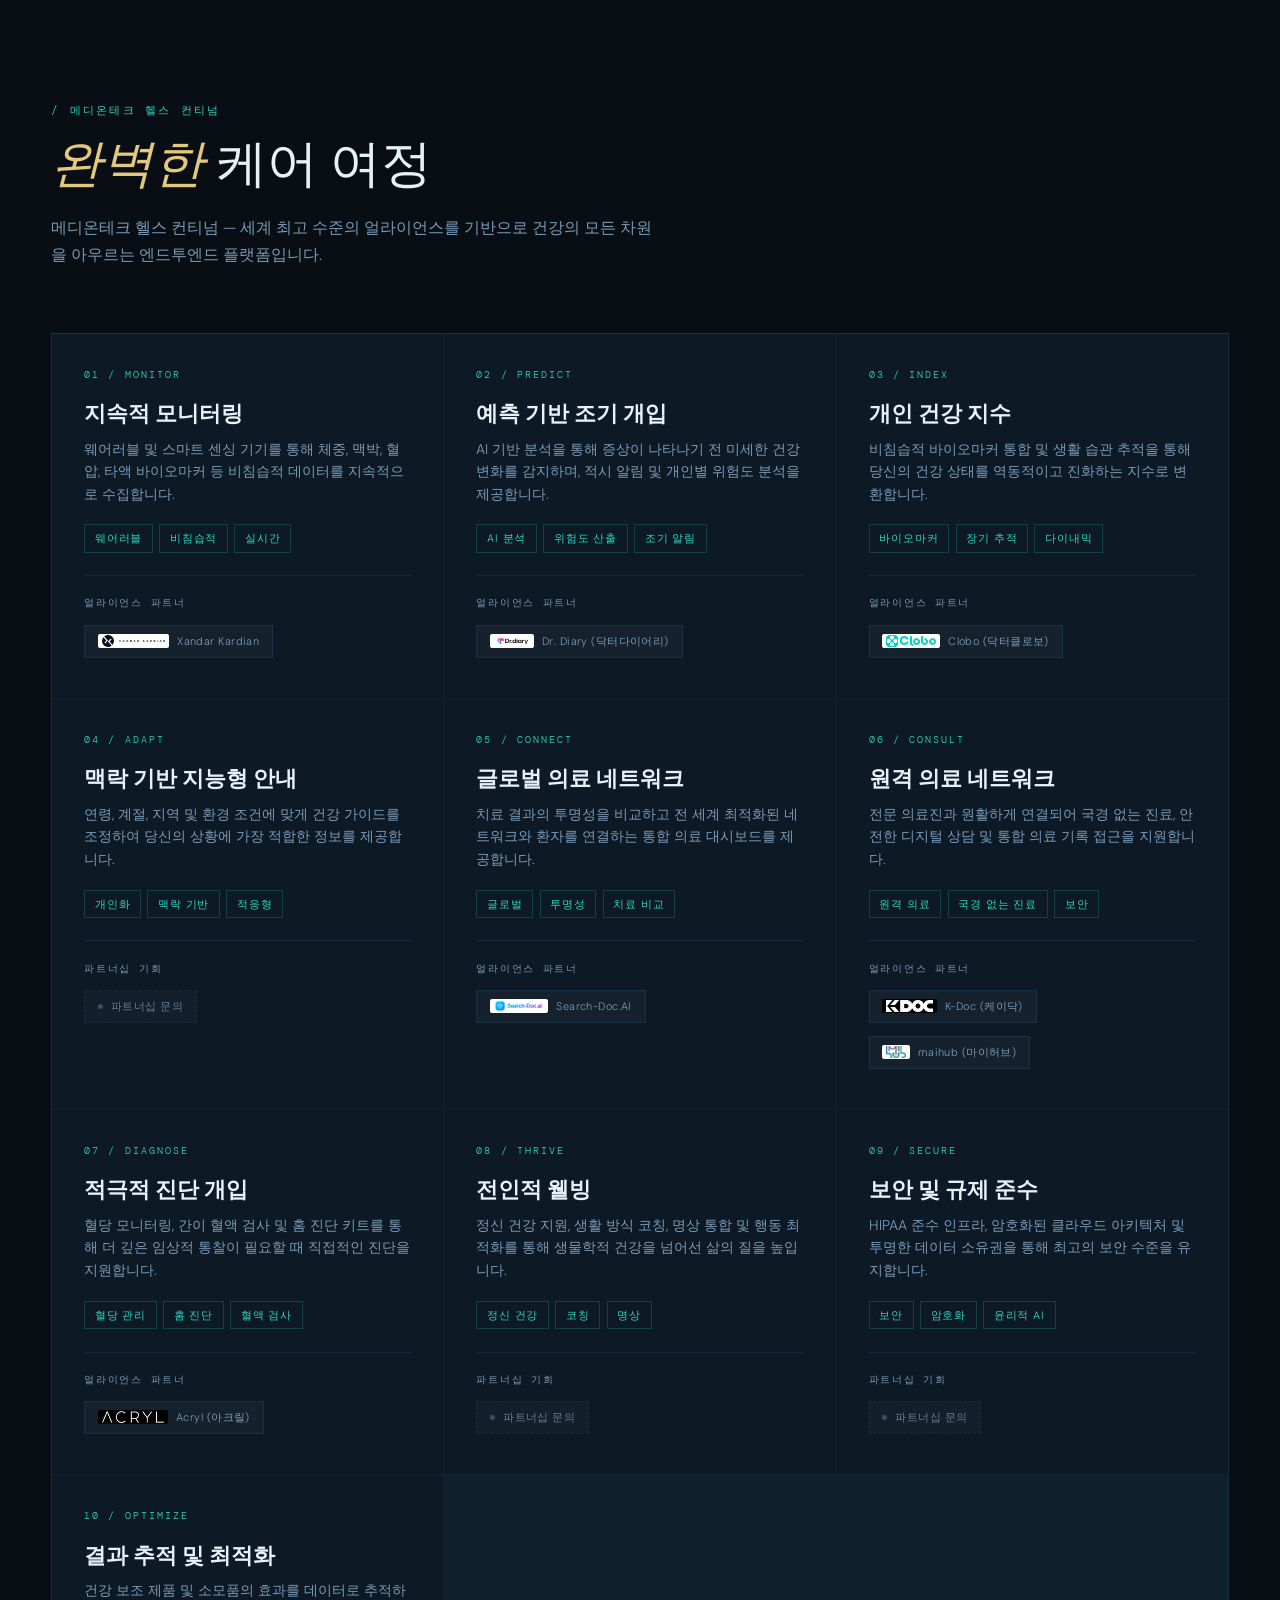
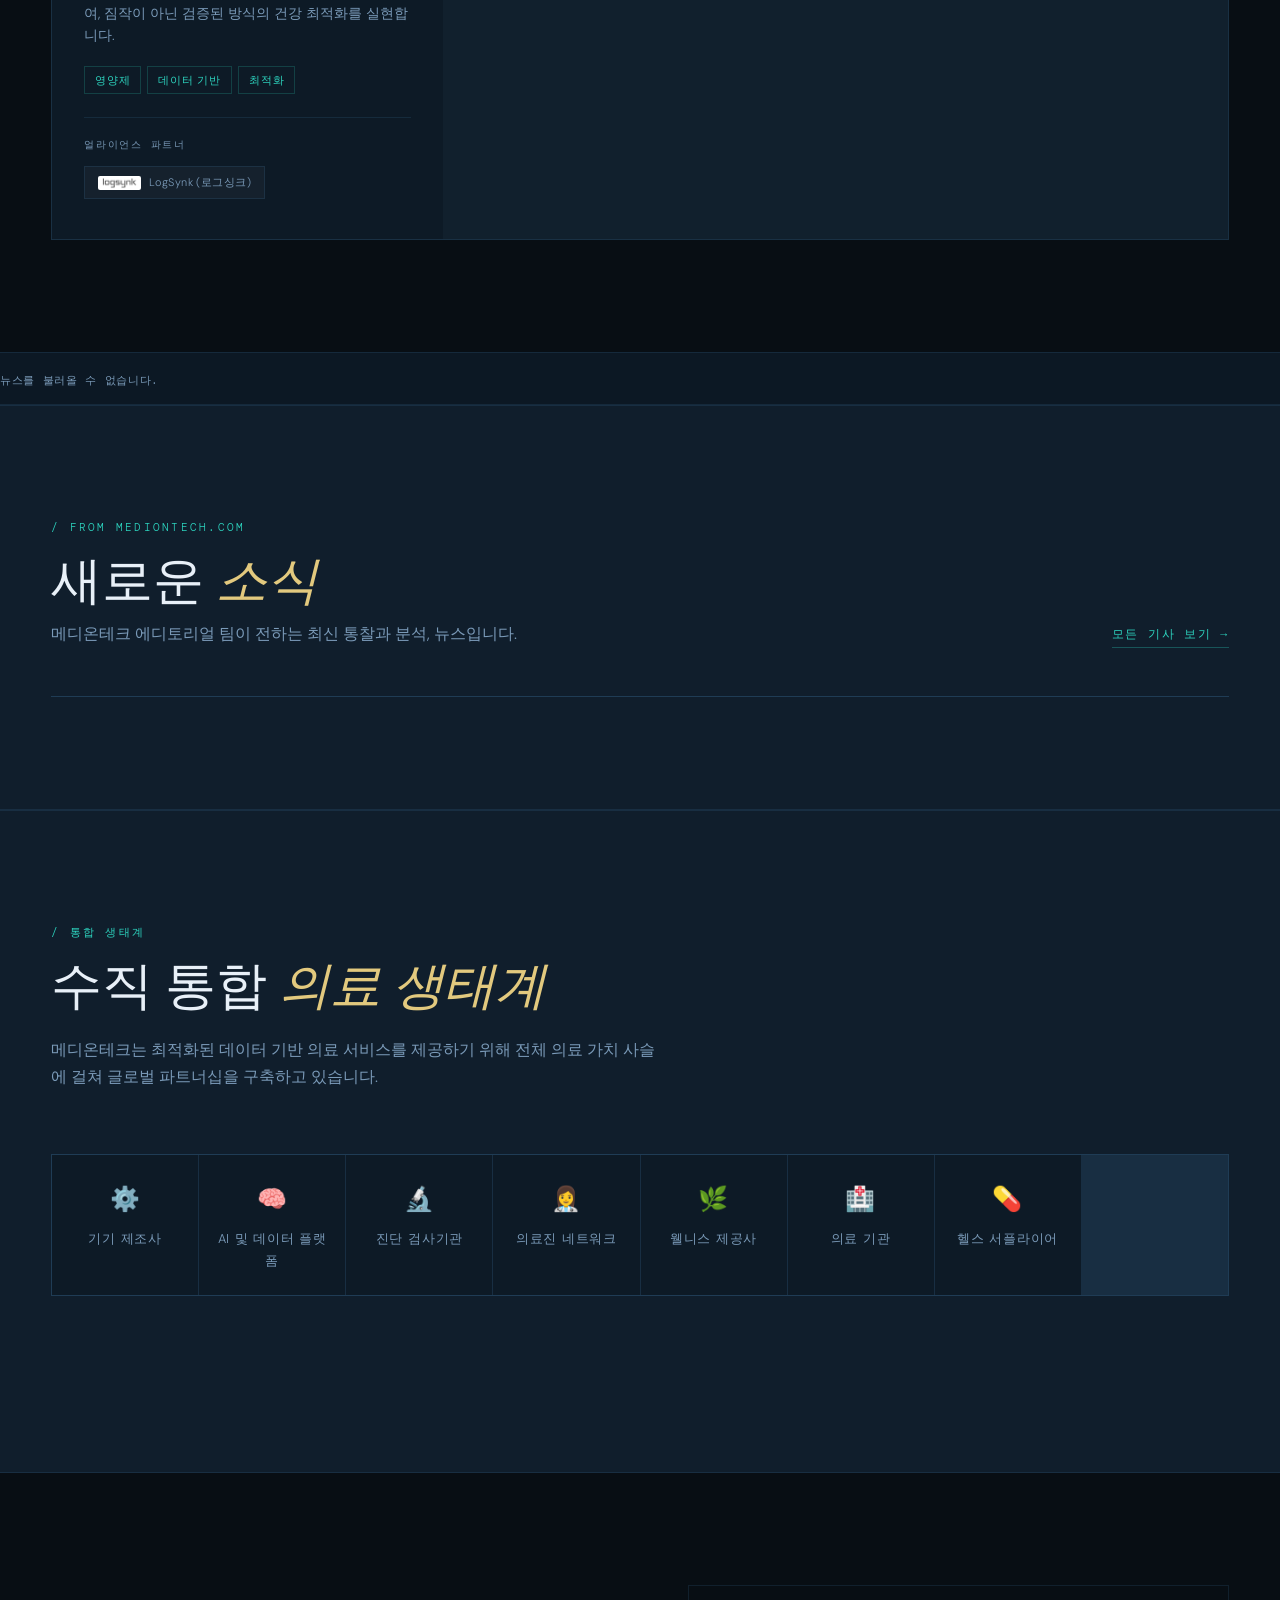
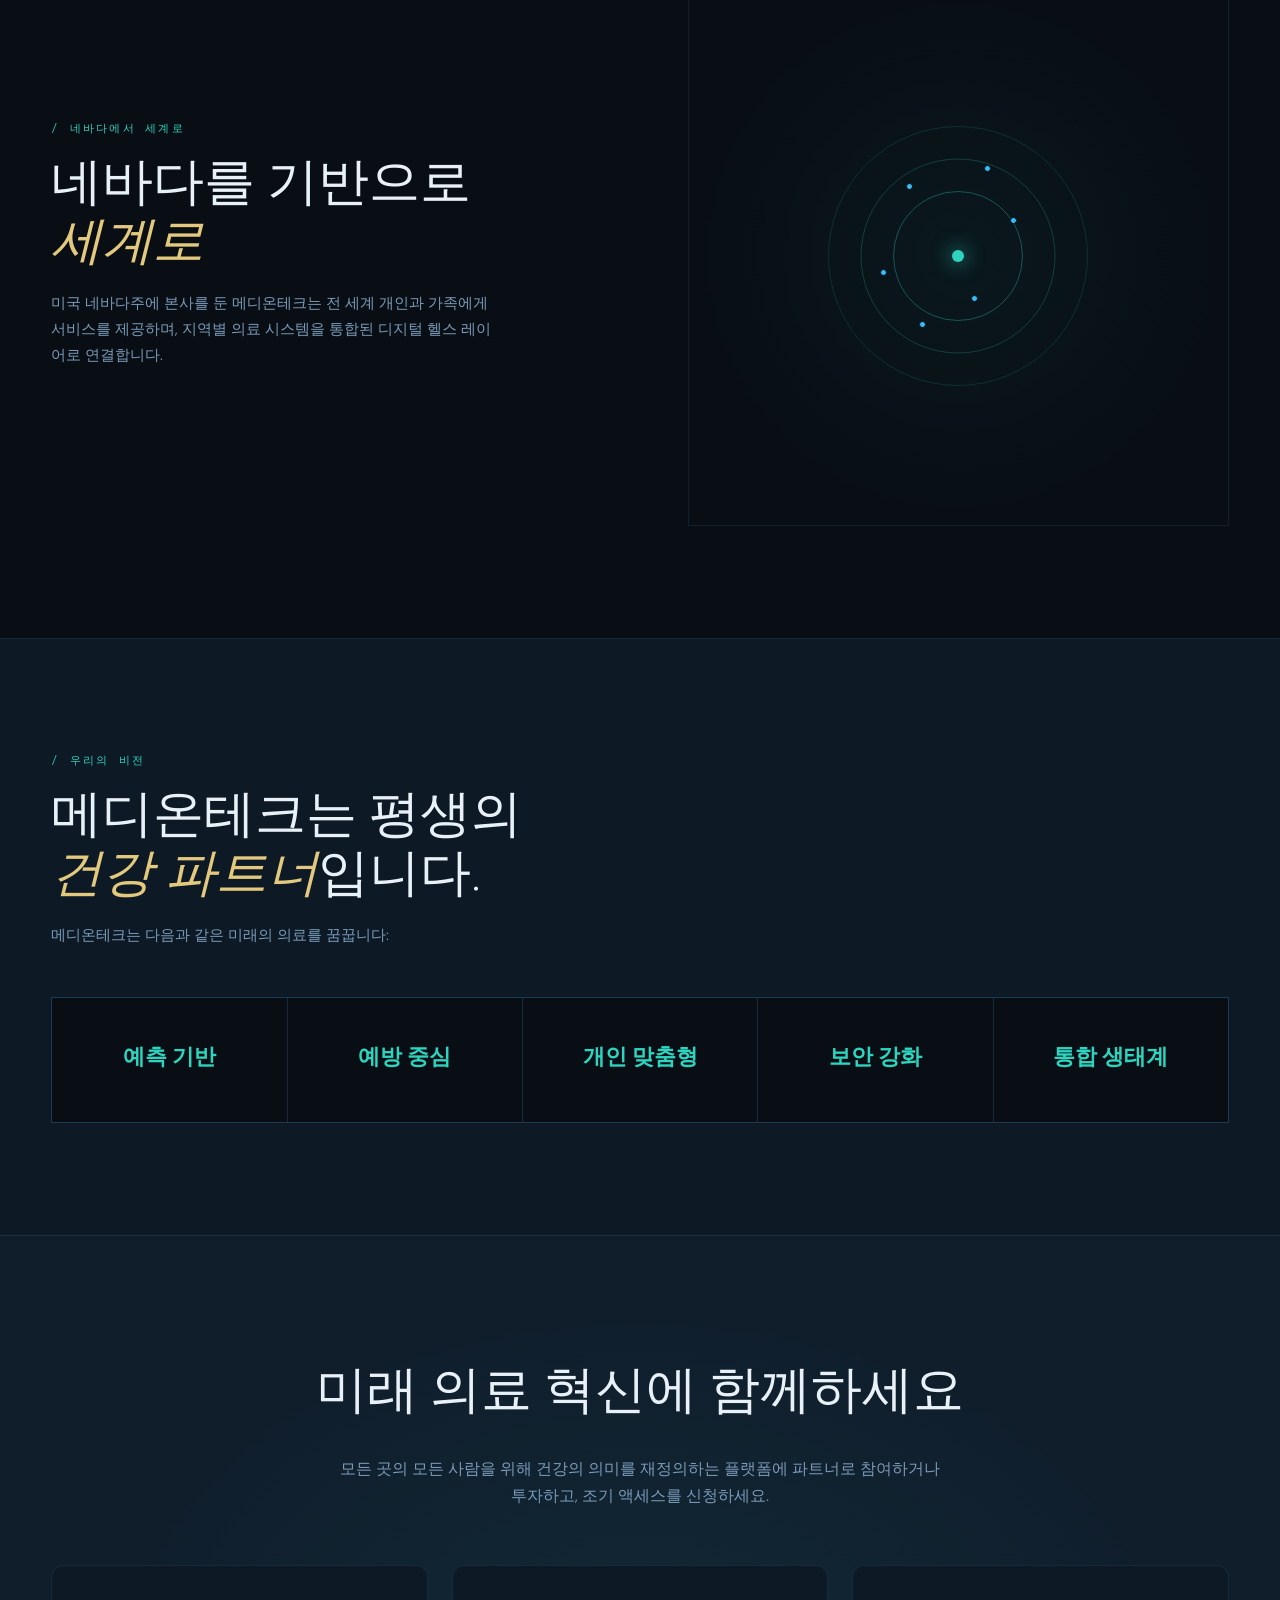
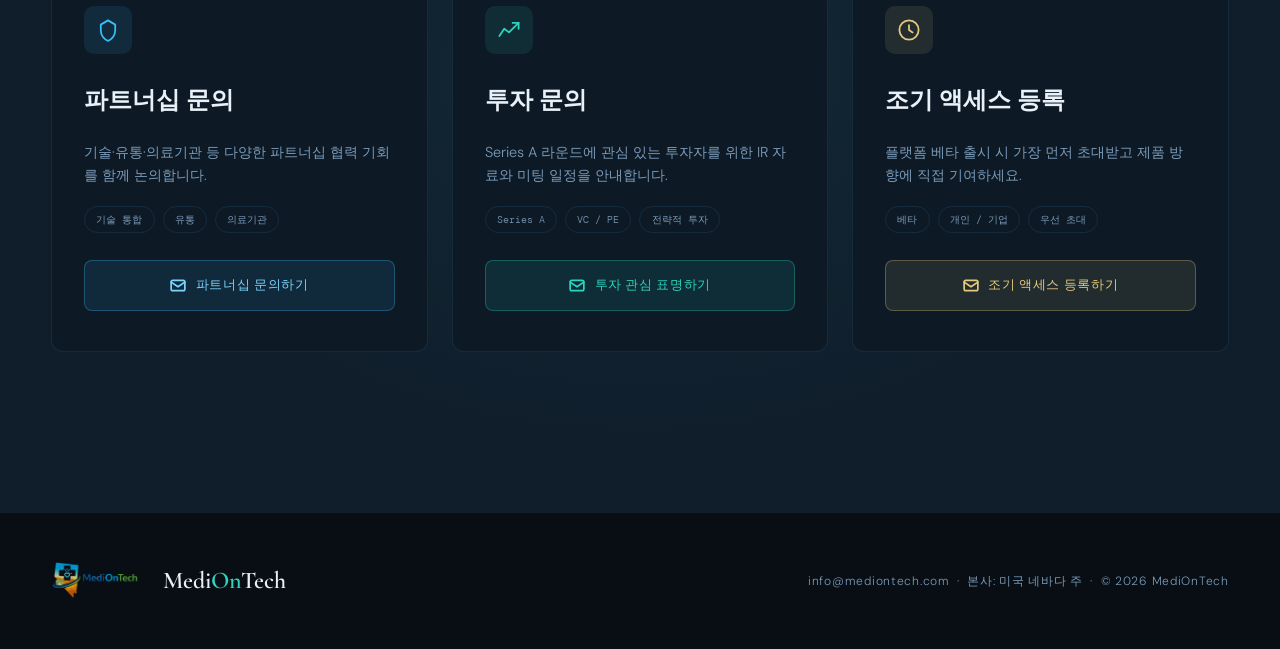
==== commit 0d6f8e52: "update news feed and look and feel" ====
--- a/ko/index.html
+++ b/ko/index.html
@@ -22,7 +22,7 @@
   <ul class="nav-links">
     <li><a href="#paradigm">비전</a></li>
     <li><a href="#continuum">플랫폼</a></li>
-    <!-- <li><a href="#news">뉴스</a></li> -->
+    <li><a href="#news">뉴스</a></li>
     <li><a href="#ecosystem">생태계</a></li>
     <li><a href="#global">글로벌</a></li>
   </ul>
@@ -248,16 +248,13 @@
 </section>
 
 <!-- NEWS TICKER -->
-<!--
 <div class="news-ticker">
   <div class="ticker-inner" id="ticker-content">
     <span class="ticker-item">최신 뉴스를 불러오는 중...</span>
   </div>
 </div>
--->
 
 <!-- WHAT'S NEW -->
-<!--
 <section id="news" class="news-section">
   <div class="news-header">
     <div class="news-header-left">
@@ -271,7 +268,6 @@
   <div id="featured-news-container"></div>
   <div class="news-grid reveal" id="news-grid-container"></div>
 </section>
--->
 
 <!-- ECOSYSTEM -->
 <section id="ecosystem" class="ecosystem">
--- a/style.css
+++ b/style.css
@@ -158,16 +158,16 @@
 
 /* NEWS SECTION */
 .news-section { background: var(--surface); border-top: 1px solid var(--border); border-bottom: 1px solid var(--border); }
-.news-header { display: flex; justify-content: space-between; align-items: flex-end; margin-bottom: 3rem; flex-wrap: wrap; gap: 1rem; }
+.news-header { display: flex; justify-content: space-between; align-items: flex-end; margin-bottom: 3rem; flex-wrap: wrap; gap: 1rem; max-width: 1400px; margin-left: auto; margin-right: auto; }
 .news-view-all { font-family: 'DM Mono', monospace; font-size: 0.72rem; letter-spacing: 0.15em; text-transform: uppercase; color: var(--teal); text-decoration: none; border-bottom: 1px solid rgba(45,212,191,0.3); padding-bottom: 2px; white-space: nowrap; transition: border-color 0.2s; }
 .news-view-all:hover { border-color: var(--teal); }
 
 /* Featured */
-.news-featured { display: grid; grid-template-columns: 1fr 1fr; gap: 1px; background: var(--border); border: 1px solid var(--border); margin-bottom: 1px; }
-.news-featured-img { position: relative; overflow: hidden; aspect-ratio: 16/10; }
+.news-featured { display: grid; grid-template-columns: 45% 55%; gap: 1px; background: var(--border); border: 1px solid var(--border); margin-bottom: 1px; max-width: 1400px; margin-left: auto; margin-right: auto; }
+.news-featured-img { position: relative; overflow: hidden; aspect-ratio: 16/9; max-height: 540px; }
 .news-featured-img img { width: 100%; height: 100%; object-fit: cover; transition: transform 0.5s ease; display: block; }
 .news-featured:hover .news-featured-img img { transform: scale(1.03); }
-.news-featured-body { background: var(--ink); padding: 3rem; display: flex; flex-direction: column; justify-content: space-between; transition: background 0.3s; }
+.news-featured-body { background: var(--ink); padding: 2.5rem; display: flex; flex-direction: column; justify-content: space-between; transition: background 0.3s; }
 .news-featured:hover .news-featured-body { background: var(--card); }
 .news-cat { font-family: 'DM Mono', monospace; font-size: 0.65rem; letter-spacing: 0.18em; text-transform: uppercase; color: var(--teal); margin-bottom: 1rem; }
 .news-featured-title { font-family: 'Cormorant Garamond', serif; font-size: clamp(1.4rem, 2.5vw, 2rem); font-weight: 400; line-height: 1.25; color: var(--text); margin-bottom: 1rem; text-decoration: none; display: block; transition: color 0.2s; }
@@ -177,7 +177,7 @@
 .news-meta-dot { width: 3px; height: 3px; border-radius: 50%; background: var(--muted); }
 
 /* Grid */
-.news-grid { display: grid; grid-template-columns: repeat(3, 1fr); gap: 1px; background: var(--border); border: 1px solid var(--border); border-top: none; }
+.news-grid { display: grid; grid-template-columns: repeat(3, 1fr); gap: 1px; background: var(--border); border: 1px solid var(--border); border-top: none; max-width: 1400px; margin-left: auto; margin-right: auto; }
 .news-card { background: var(--ink); text-decoration: none; display: flex; flex-direction: column; overflow: hidden; transition: background 0.3s; }
 .news-card:hover { background: var(--card); }
 .news-card-img { width: 100%; aspect-ratio: 16/9; overflow: hidden; }
@@ -263,8 +263,12 @@
 /* RESPONSIVE */
 @media (max-width: 900px) {
   .nav-links { display: none; }
-  .paradigm-grid, .global-inner, .news-featured { grid-template-columns: 1fr; }
+  .paradigm-grid, .global-inner { grid-template-columns: 1fr; }
   .news-grid { grid-template-columns: 1fr 1fr; }
+}
+@media (max-width: 768px) {
+  .news-featured { grid-template-columns: 1fr; }
+  .news-featured-body { padding: 2rem; }
 }
 @media (max-width: 600px) {
   nav { padding: 1rem 4vw; }
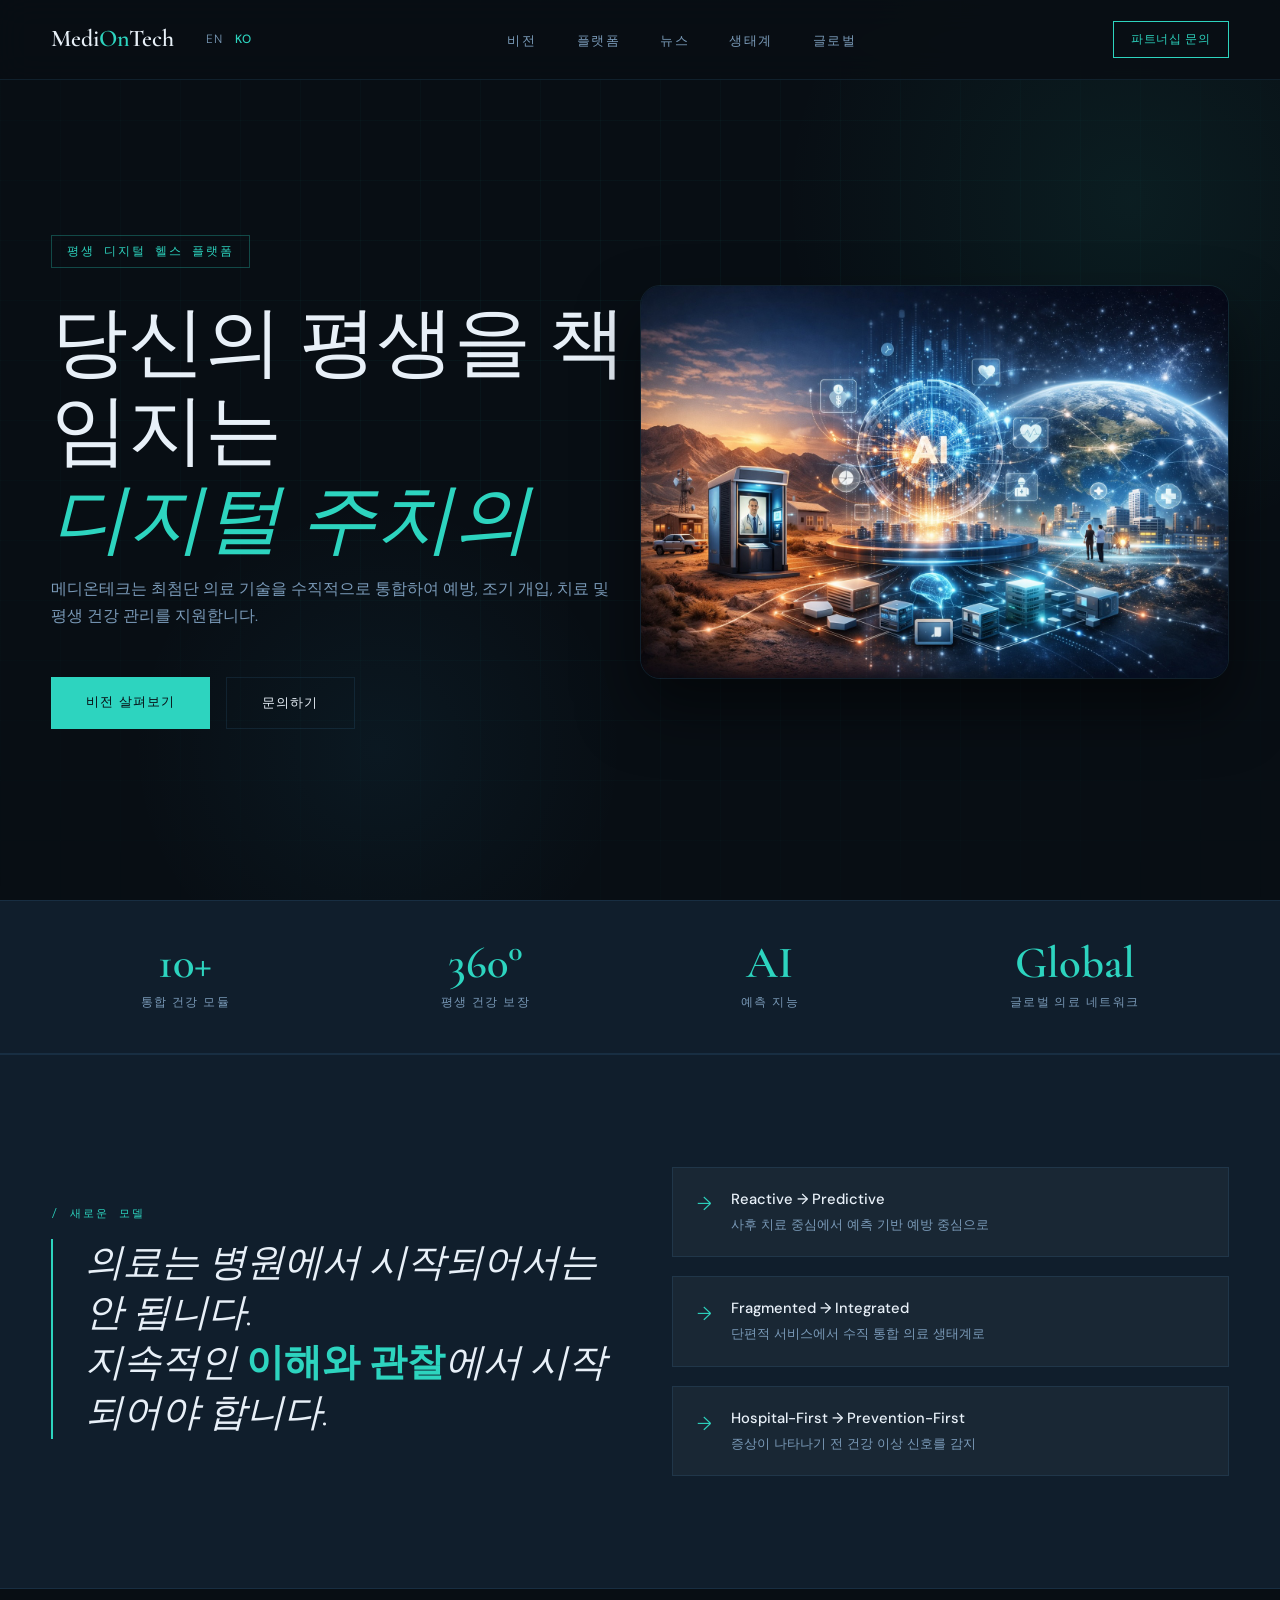
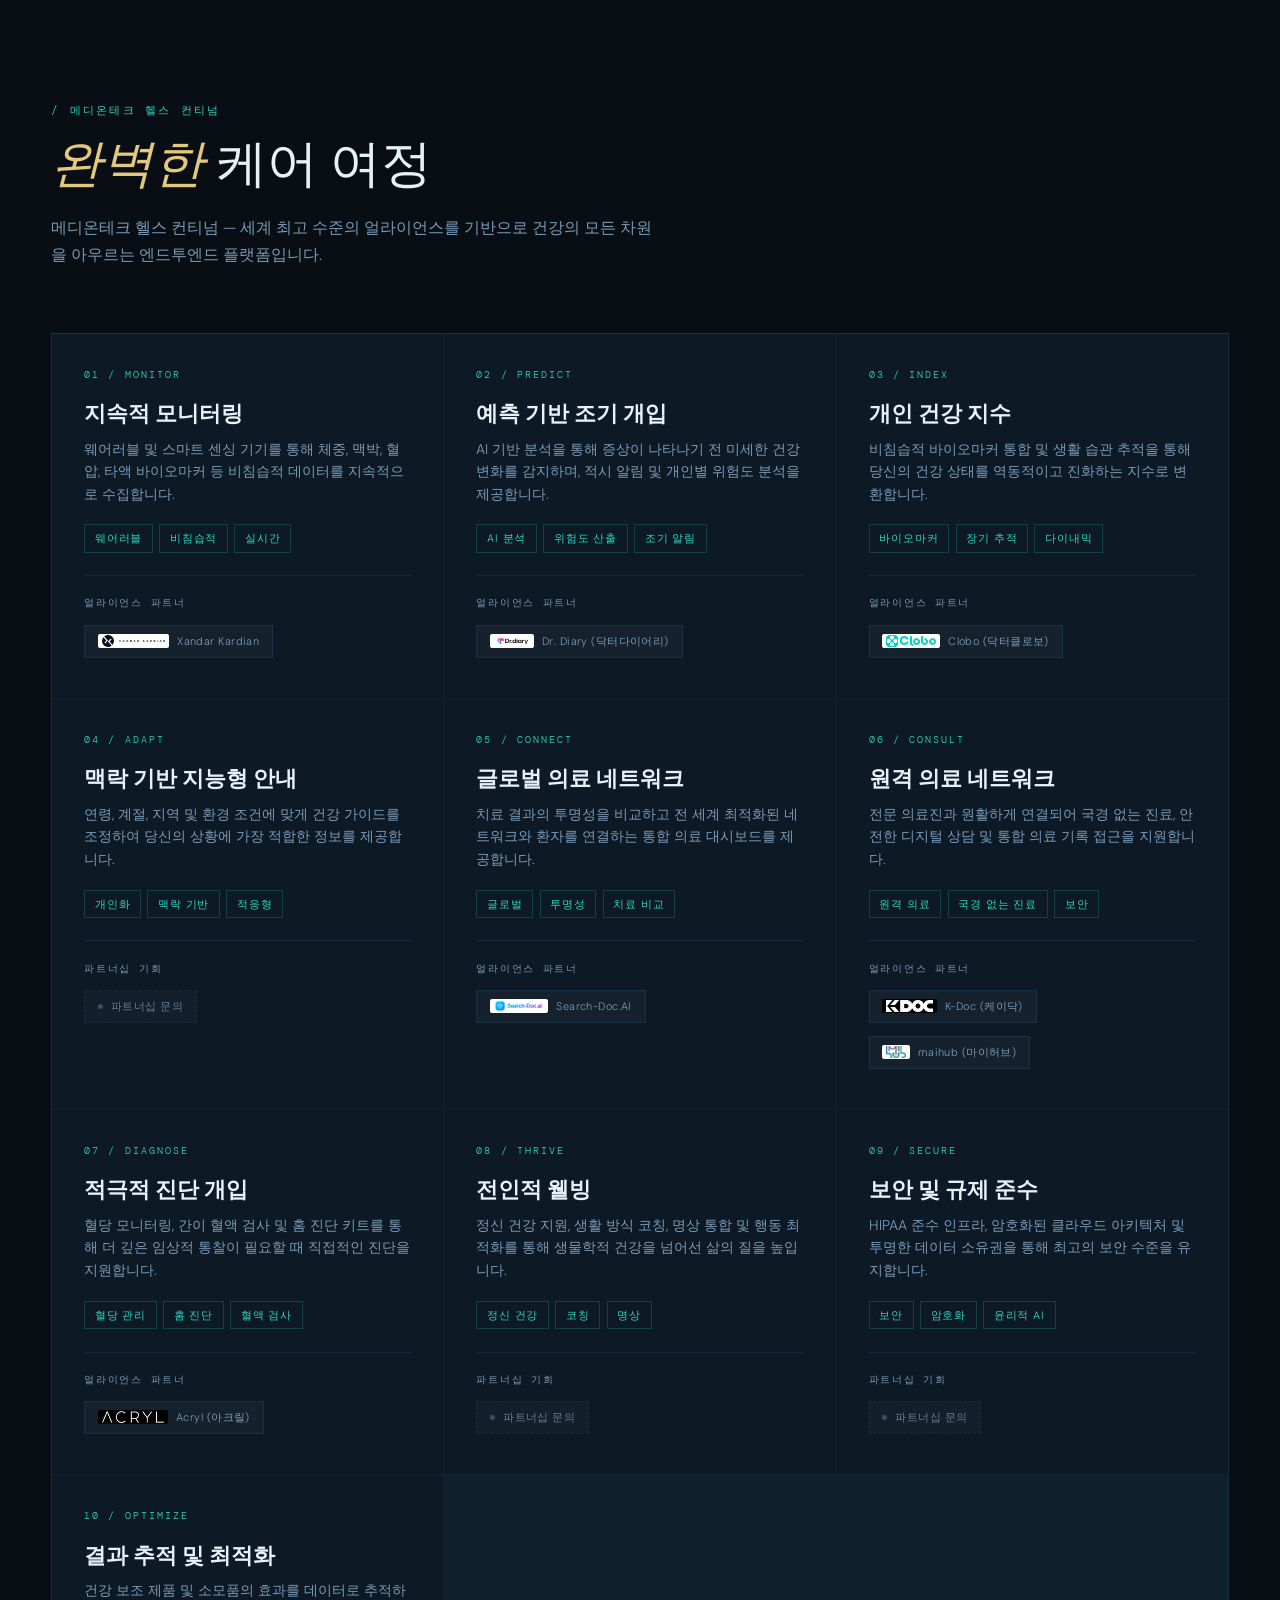
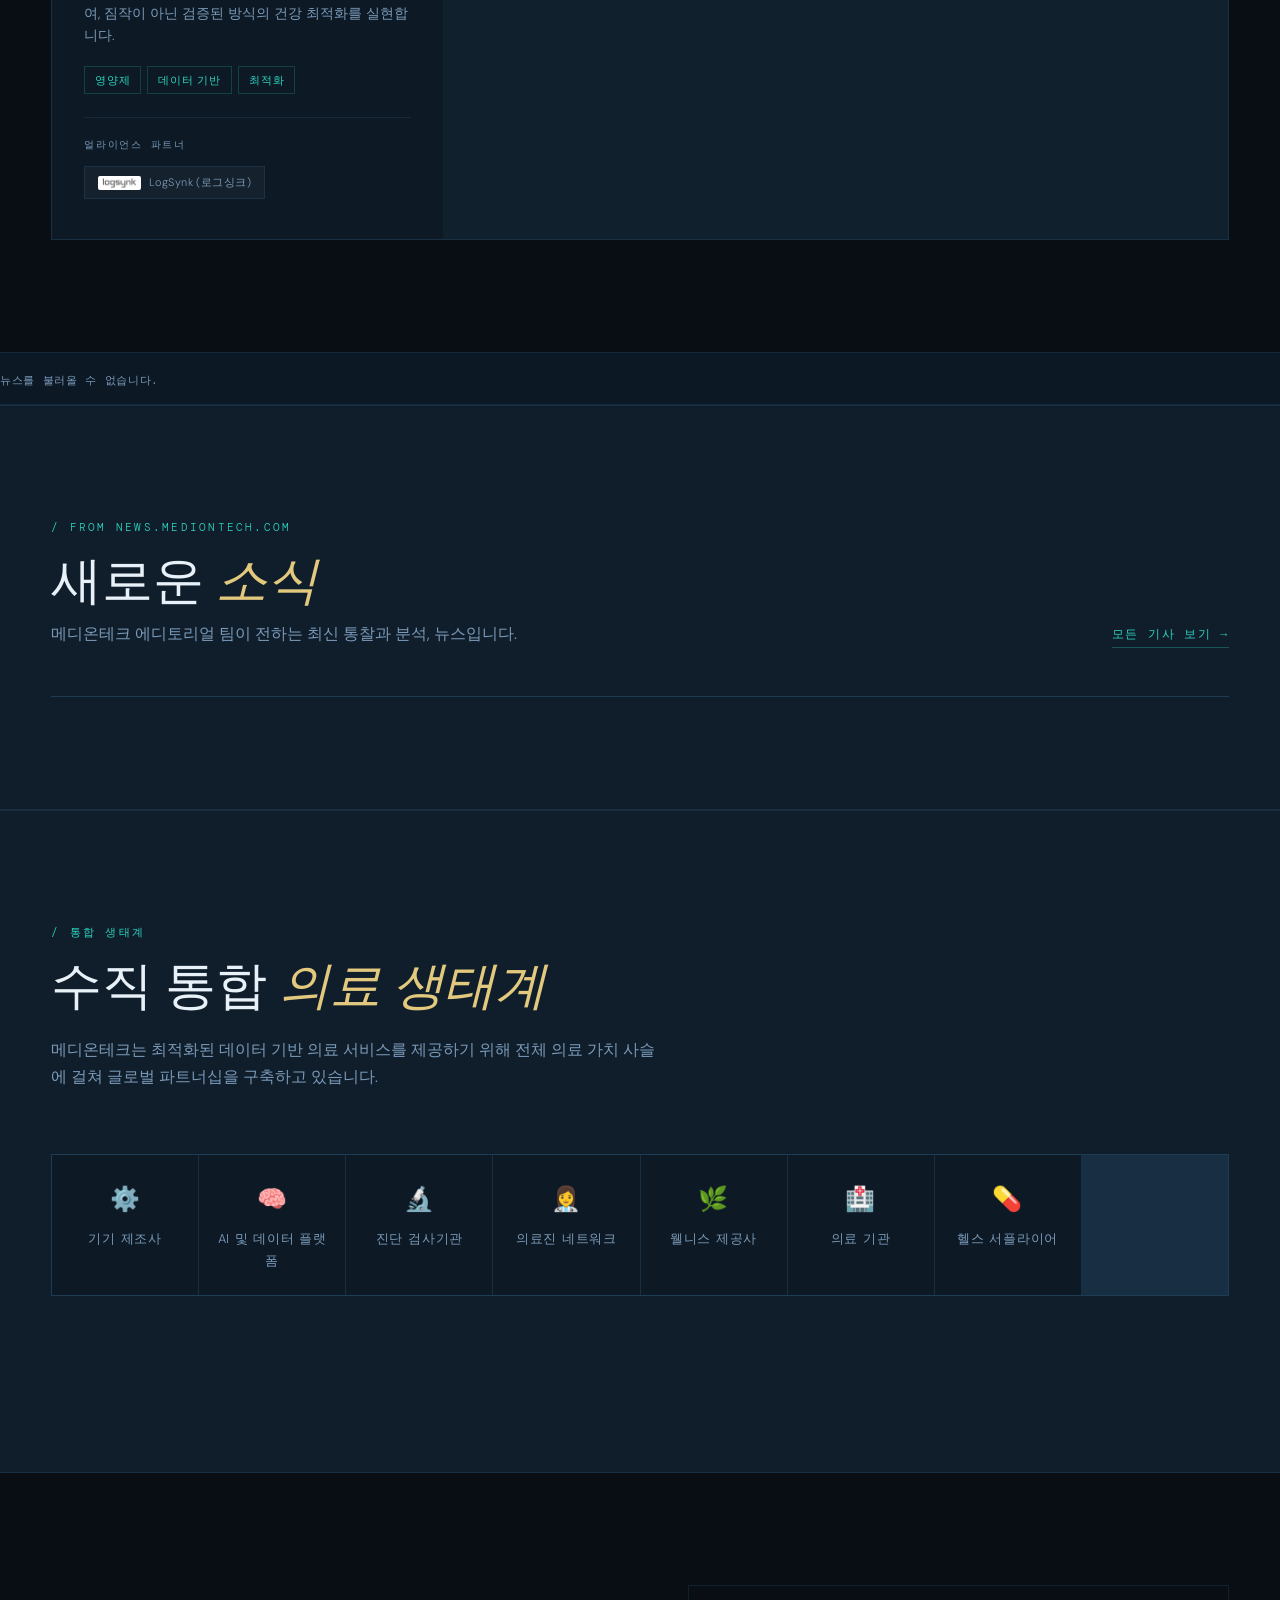
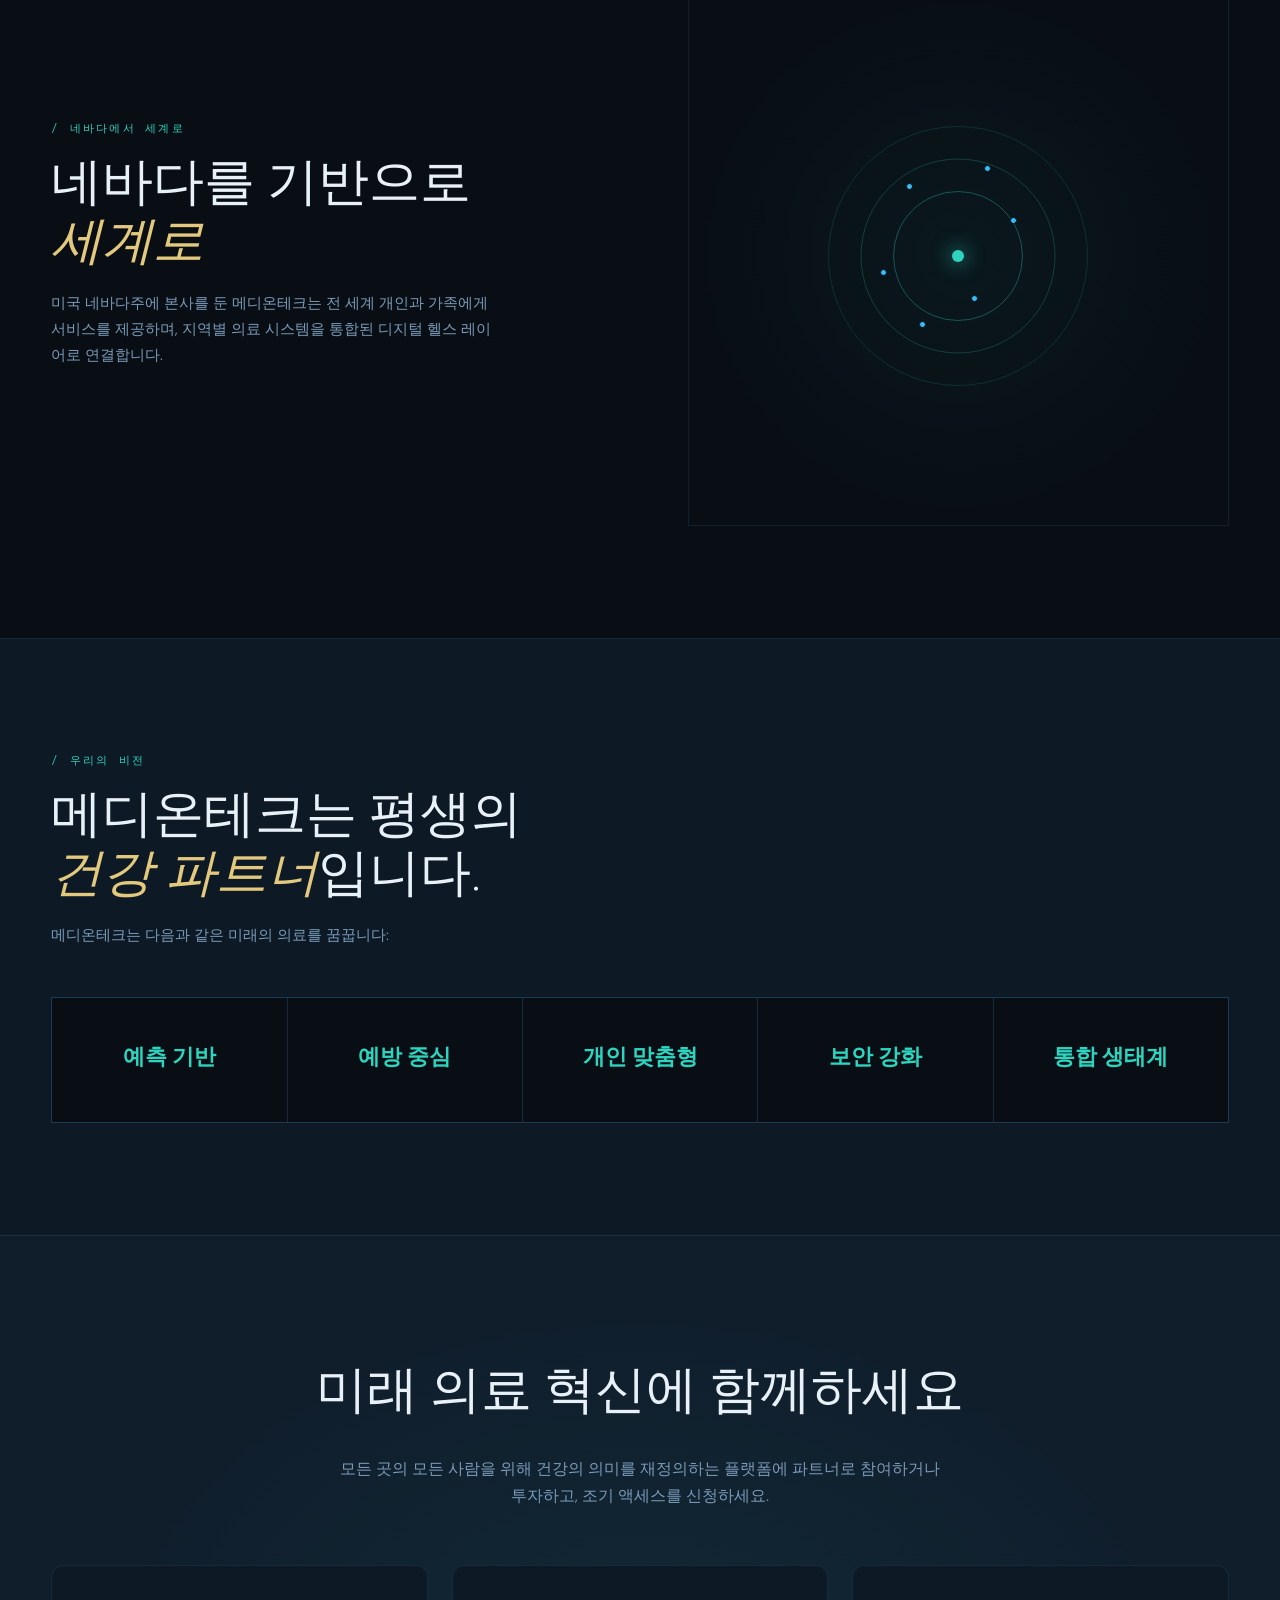
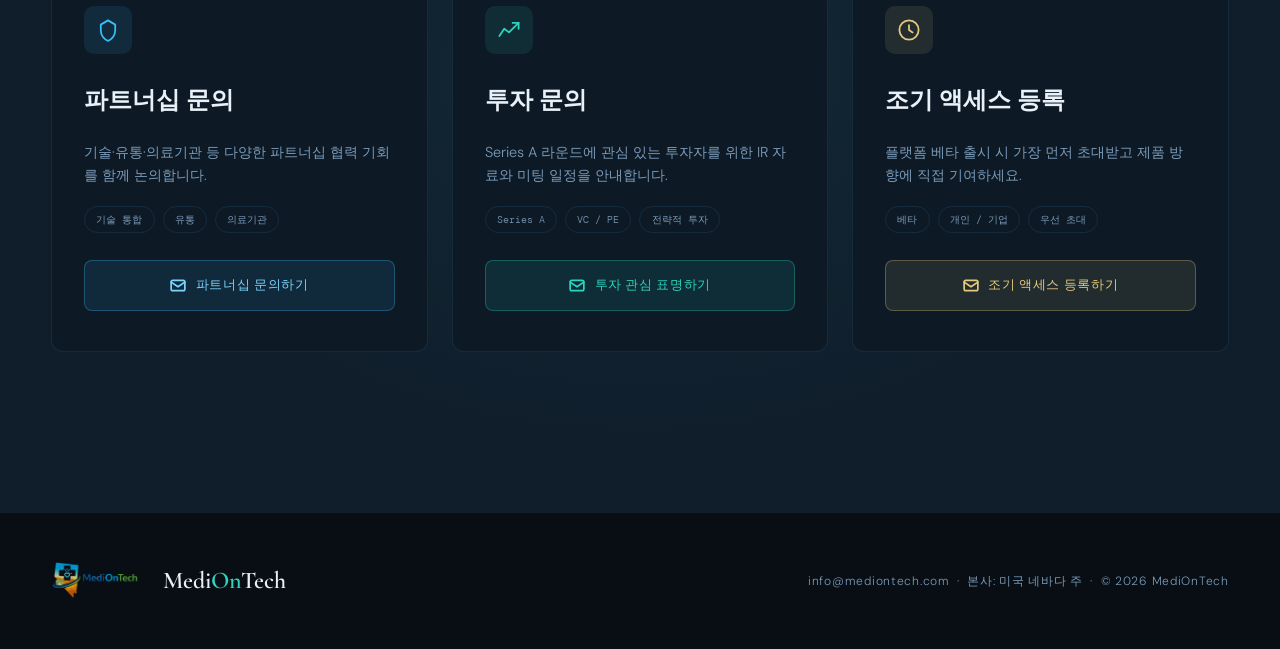
==== commit 198ee30f: "change news url and add icon" ====
--- a/ko/index.html
+++ b/ko/index.html
@@ -6,6 +6,7 @@
 <title>메디온테크 — 당신의 평생 디지털 주치의</title>
 <link rel="preconnect" href="https://fonts.googleapis.com">
 <link href="https://fonts.googleapis.com/css2?family=Cormorant+Garamond:ital,wght@0,300;0,400;0,600;1,300;1,400&family=DM+Sans:wght@300;400;500&family=DM+Mono:wght@300;400&display=swap" rel="stylesheet">
+<link rel="icon" type="image/png" href="../images/mediontech-icon.png">
 <link rel="stylesheet" href="../style.css">
 </head>
 <body>
@@ -258,11 +259,11 @@
 <section id="news" class="news-section">
   <div class="news-header">
     <div class="news-header-left">
-      <div class="section-tag">/ From mediontech.com</div>
+      <div class="section-tag">/ From news.mediontech.com</div>
       <h2 class="section-title" style="margin-bottom:0.5rem;">새로운 <em>소식</em></h2>
       <p class="section-sub" style="margin-bottom:0;">메디온테크 에디토리얼 팀이 전하는 최신 통찰과 분석, 뉴스입니다.</p>
     </div>
-    <a href="https://www.mediontech.com" target="_blank" class="news-view-all">모든 기사 보기 →</a>
+    <a href="https://news.mediontech.com" target="_blank" class="news-view-all">모든 기사 보기 →</a>
   </div>
 
   <div id="featured-news-container"></div>
